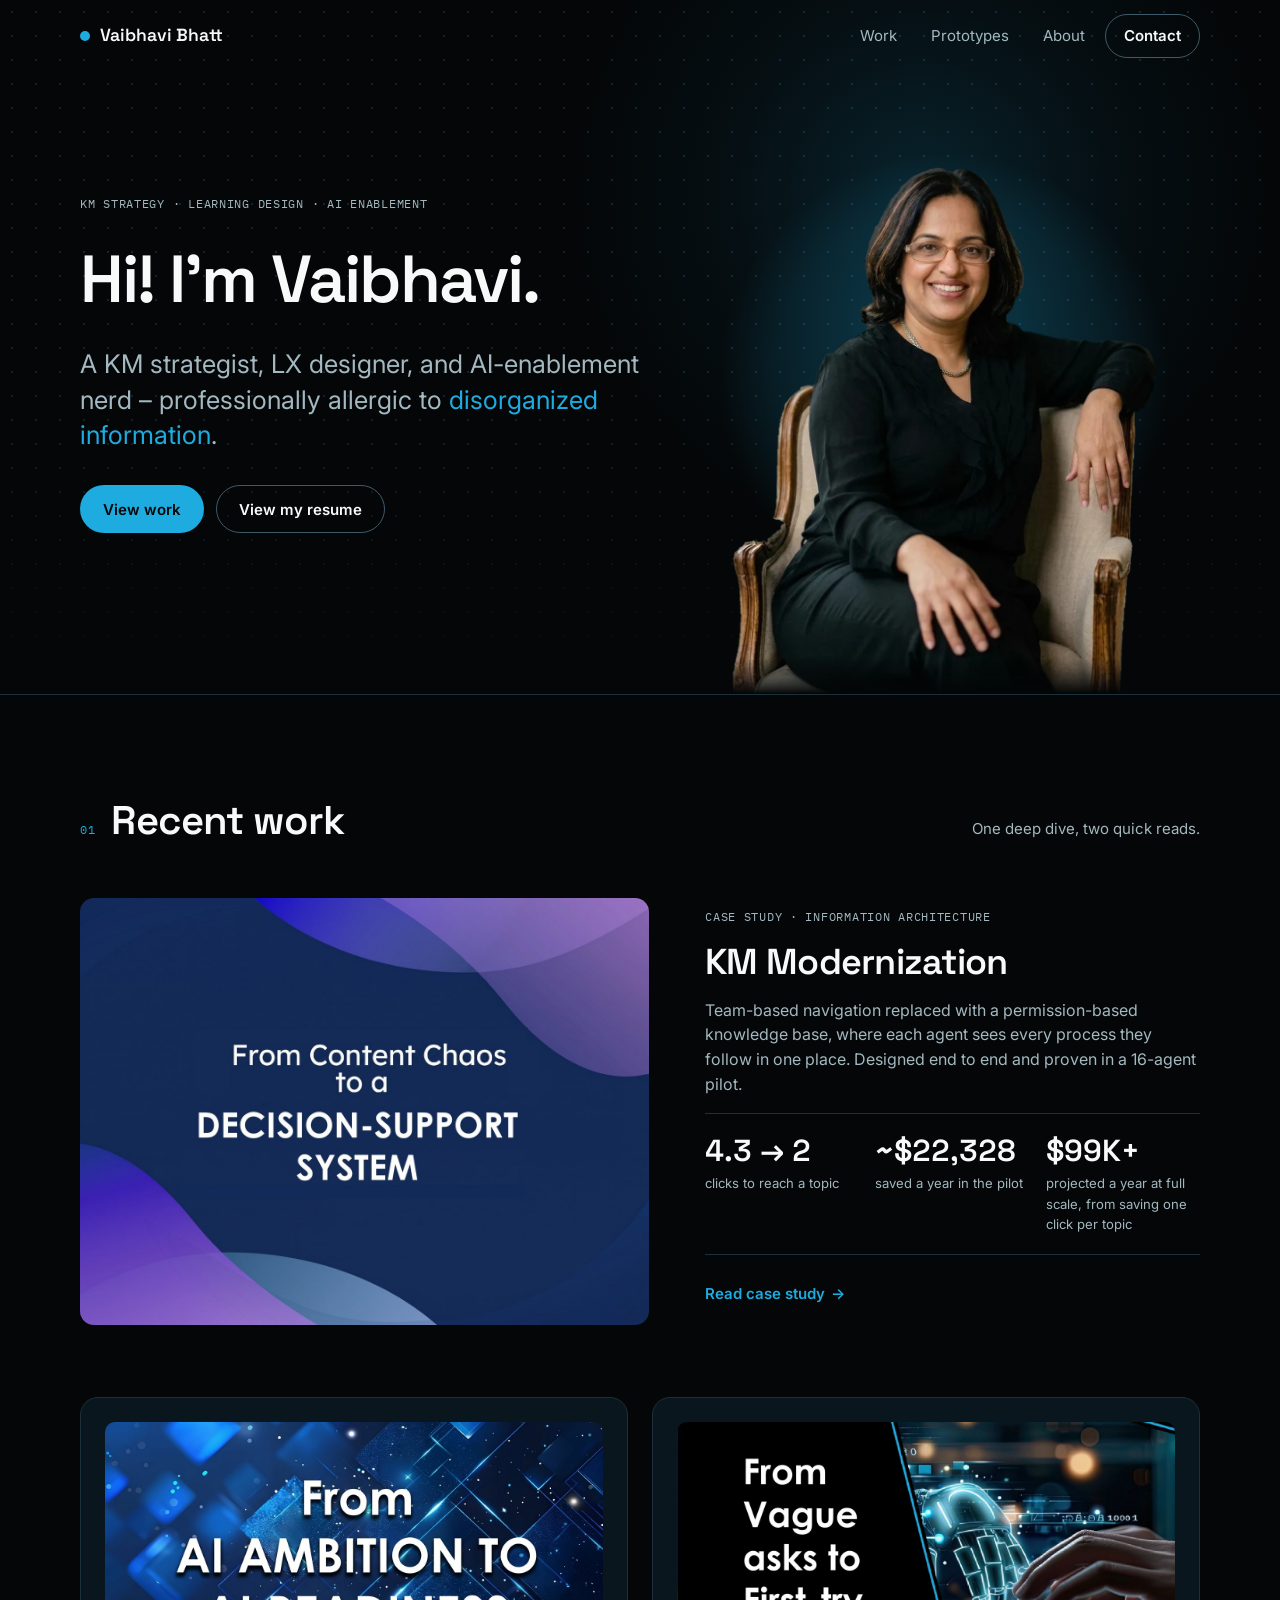
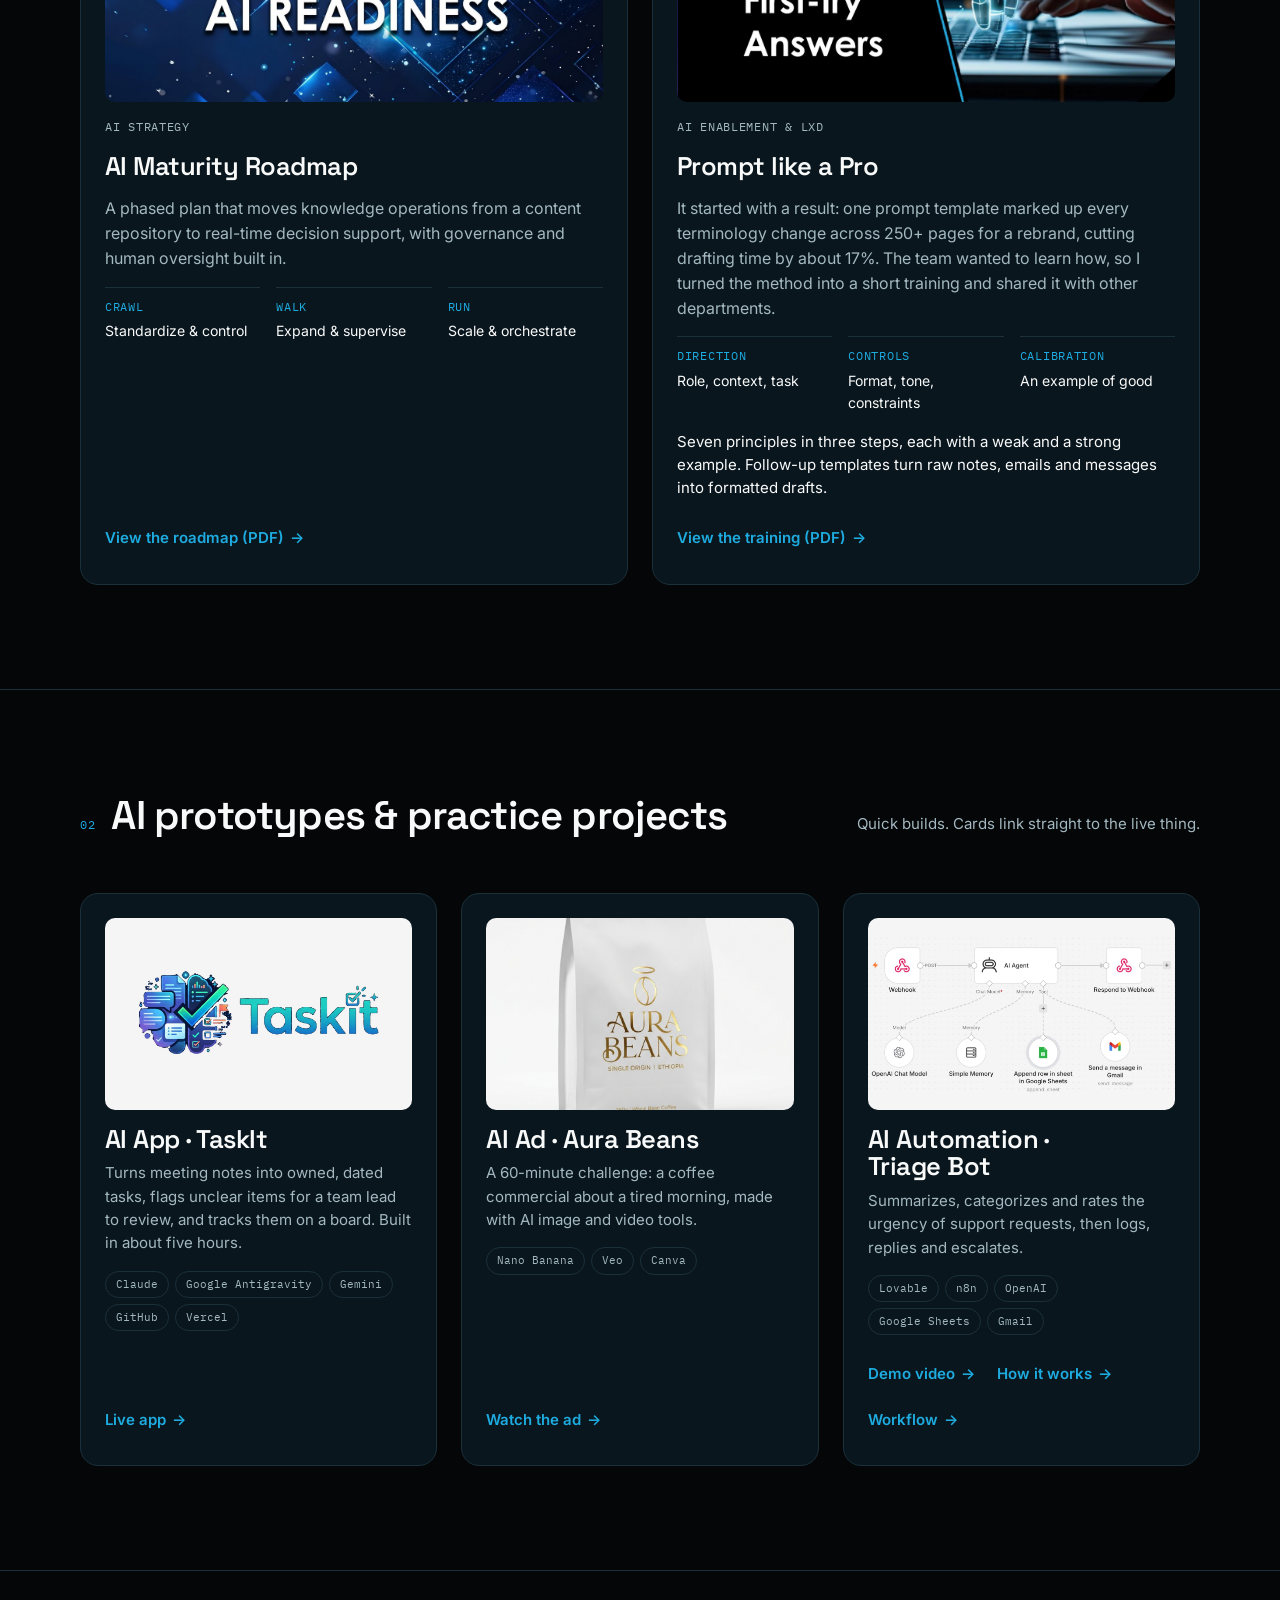
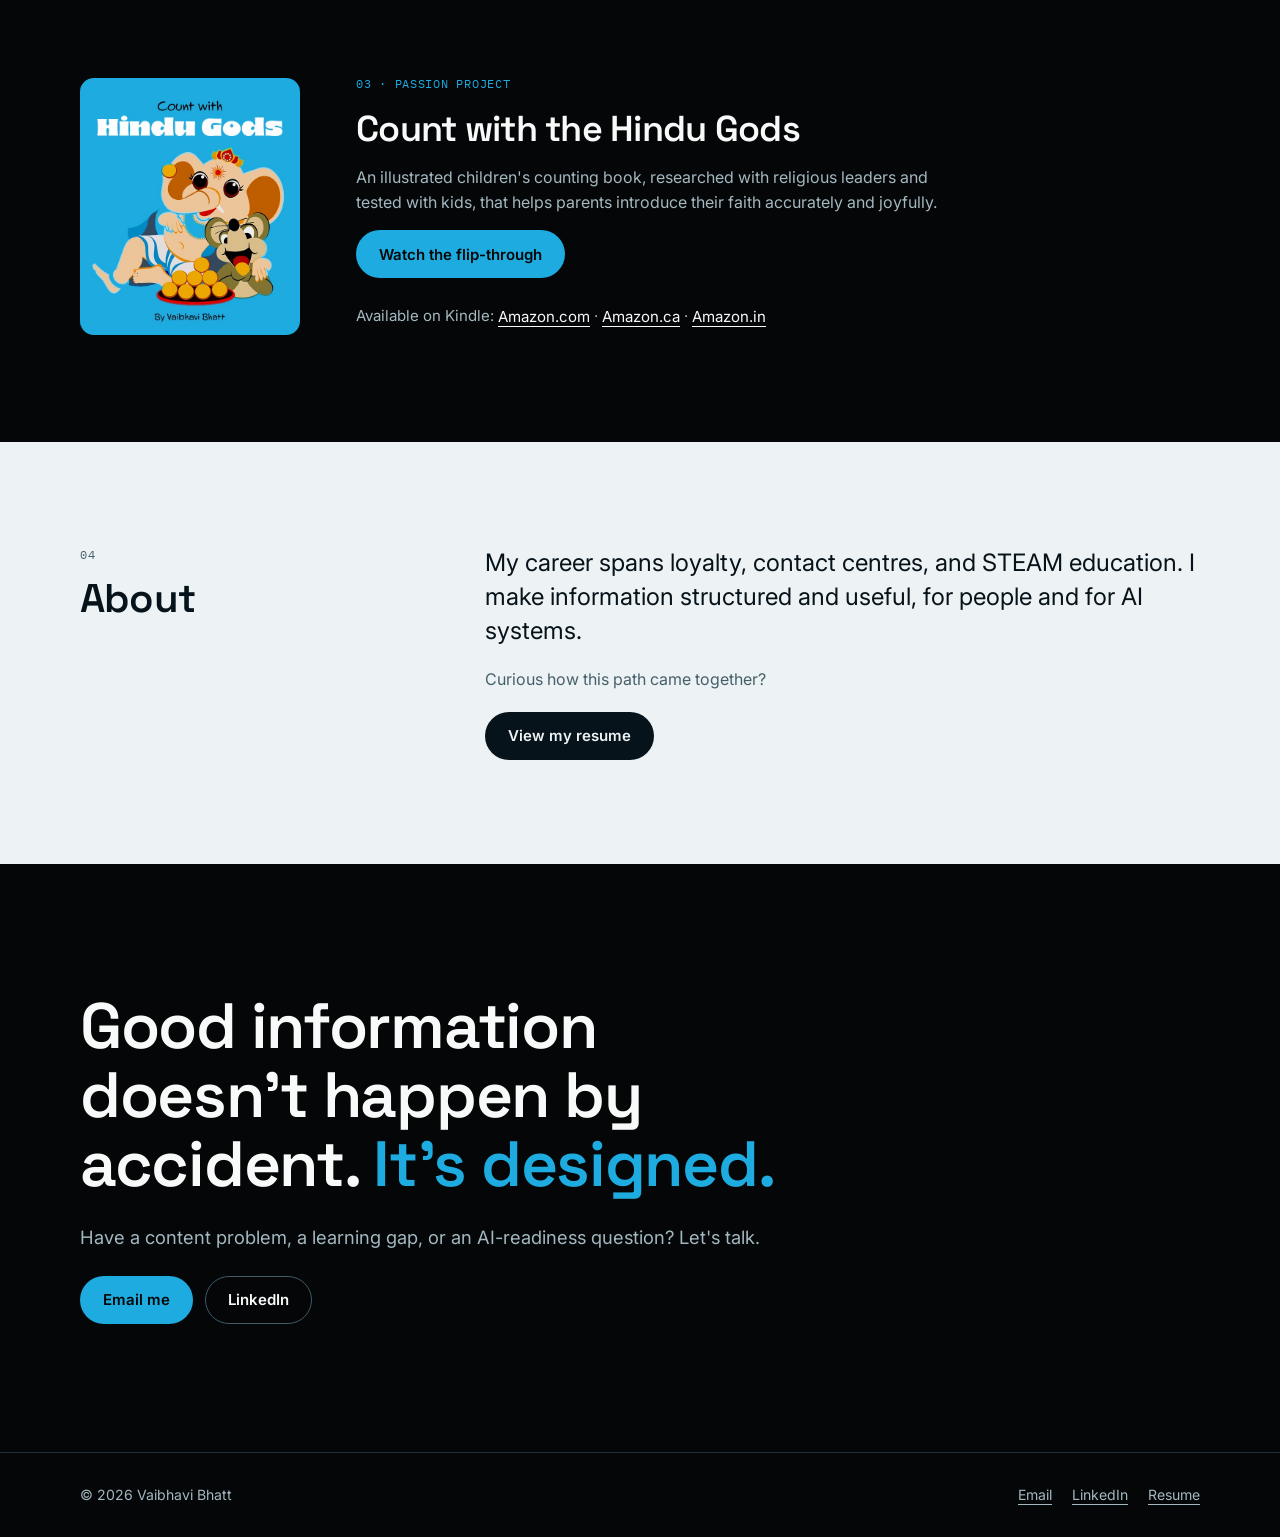
==== index.html @ 21cde9a3 "Add files via upload" ====
<!doctype html>
<html lang="en">
<head>
<meta charset="utf-8">
<meta name="viewport" content="width=device-width, initial-scale=1">
<title>Vaibhavi Bhatt | KM strategy, learning design, AI enablement</title>
<meta name="description" content="Portfolio of Vaibhavi Bhatt: knowledge management strategy, learning experience design and AI enablement. Case studies, AI prototypes and practice projects.">
<meta name="theme-color" content="#040607">
<link rel="canonical" href="https://designwithv.ca/">
<meta property="og:type" content="website">
<meta property="og:title" content="Vaibhavi Bhatt | KM strategy, learning design, AI enablement">
<meta property="og:description" content="Good information doesn't happen by accident. It's designed.">
<meta property="og:url" content="https://designwithv.ca/">
<meta property="og:image" content="https://designwithv.ca/assets/img/og.jpg">
<meta name="twitter:card" content="summary_large_image">
<link rel="icon" href="assets/img/favicon.svg" type="image/svg+xml">
<link rel="preconnect" href="https://fonts.googleapis.com">
<link rel="preconnect" href="https://fonts.gstatic.com" crossorigin>
<link href="https://fonts.googleapis.com/css2?family=IBM+Plex+Mono:wght@400;500&family=Inter:wght@400;500;600&family=Space+Grotesk:wght@500;600&display=swap" rel="stylesheet">
<link rel="stylesheet" href="css/styles.css">
<script>document.documentElement.classList.add('js');</script>
</head>
<body>
<a class="skip" href="#main">Skip to content</a>

<header class="nav">
  <div class="wrap nav-inner">
    <a class="brand" href="#top"><span class="brand-dot" aria-hidden="true"></span>Vaibhavi Bhatt</a>
    <button class="btn btn-ghost btn-sm nav-toggle" type="button" aria-expanded="false" aria-controls="nav-links">Menu</button>
    <nav class="nav-links" id="nav-links" aria-label="Primary">
      <a href="#work">Work</a>
      <a href="#prototypes">Prototypes</a>
      <a href="#about">About</a>
      <a class="btn btn-ghost btn-sm" href="#contact">Contact</a>
    </nav>
  </div>
</header>

<main id="main">

<!-- Intro -->
<section class="hero" id="top">
  <div class="hero-glow" aria-hidden="true"></div>
  <div class="wrap hero-inner hero-split">
    <div class="hero-text">
      <p class="mono" data-reveal>KM strategy · Learning design · AI enablement</p>
      <h1 class="h-display" data-words>Hi! I'm Vaibhavi.</h1>
      <p class="lede" data-reveal style="--d: 380ms">A KM strategist, LX designer, and AI-enablement nerd – professionally allergic to <span class="accent">disorganized information</span>.</p>
      <div class="btn-row" data-reveal style="--d: 480ms">
        <a class="btn btn-primary" href="#work">View work</a>
        <a class="btn btn-ghost" href="assets/docs/Vaibhavi-Bhatt-Resume.pdf" target="_blank" rel="noopener">View my resume</a>
      </div>
    </div>
    <div class="hero-figure" data-reveal style="--d: 200ms">
      <div class="hf-light" aria-hidden="true"></div>
      <img src="assets/img/portrait-seated.webp" width="900" height="1205" alt="Vaibhavi Bhatt seated in an armchair, smiling" fetchpriority="high">
    </div>
  </div>
</section>

<!-- Recent work -->
<section class="section" id="work">
  <div class="wrap">
    <div class="section-head" data-reveal>
      <div class="title"><span class="mono accent">01</span><h2 class="h-section">Recent work</h2></div>
      <p class="muted small">One deep dive, two quick reads.</p>
    </div>

    <article class="feature">
      <a class="media ratio-4-3" href="km-modernization.html" data-reveal aria-label="Read the KM Modernization case study">
        <img src="assets/img/cover-km.jpg" width="1280" height="956" alt="KM Modernization: from content chaos to a decision-support system">
      </a>
      <div class="stack gap-16" data-reveal style="--d: 120ms">
        <p class="mono">Case study · Information architecture</p>
        <h3 class="h-card-lg">KM Modernization</h3>
        <p class="muted">Team-based navigation replaced with a permission-based knowledge base, where each agent sees every process they follow in one place. Designed end to end and proven in a 16-agent pilot.</p>
        <div class="stats">
          <div><p class="stat-num">4.3 → 2</p><p class="stat-label">clicks to reach a topic</p></div>
          <div><p class="stat-num" data-count="22500" data-prefix="~$">~$22,500</p><p class="stat-label">saved a year in the pilot</p></div>
          <div><p class="stat-num" data-count="100" data-prefix="$" data-suffix="K+">$100K+</p><p class="stat-label">projected a year at full scale, from saving one click per topic</p></div>
        </div>
        <a class="go" href="km-modernization.html">Read case study <span class="arrow" aria-hidden="true">→</span></a>
      </div>
    </article>

    <div class="grid-2 mt-section" data-stagger="120">
      <article class="card" data-reveal>
        <a class="media ratio-16-9 hide-sm" href="assets/docs/AI-Maturity-Roadmap.pdf" target="_blank" rel="noopener" tabindex="-1" aria-hidden="true">
          <img src="assets/img/cover-roadmap.jpg" width="1280" height="956" alt="" loading="lazy">
        </a>
        <p class="mono">AI strategy</p>
        <h3 class="h-card">AI Maturity Roadmap</h3>
        <p class="muted">A phased plan that moves knowledge operations from a content repository to real-time decision support, with governance and human oversight built in.</p>
        <div class="steps3">
          <div><p class="mono accent">Crawl</p><p>Standardize &amp; control</p></div>
          <div><p class="mono accent">Walk</p><p>Expand &amp; supervise</p></div>
          <div><p class="mono accent">Run</p><p>Scale &amp; orchestrate</p></div>
        </div>
        <div class="go-row"><a class="go" href="assets/docs/AI-Maturity-Roadmap.pdf" target="_blank" rel="noopener">View the roadmap (PDF) <span class="arrow" aria-hidden="true">→</span></a></div>
      </article>

      <article class="card" data-reveal>
        <a class="media ratio-16-9 hide-sm" href="assets/docs/Prompt-like-a-Pro.pdf" target="_blank" rel="noopener" tabindex="-1" aria-hidden="true">
          <img src="assets/img/cover-prompt.jpg" width="1280" height="956" alt="" loading="lazy">
        </a>
        <p class="mono">AI enablement &amp; LXD</p>
        <h3 class="h-card">Prompt like a Pro</h3>
        <p class="muted">It started with a result: one prompt template marked up every terminology change across 250+ pages for a rebrand, cutting drafting time by about 17%. The team wanted to learn how, so I turned the method into a short training and shared it with other departments.</p>
        <div class="steps3">
          <div><p class="mono accent">Direction</p><p>Role, context, task</p></div>
          <div><p class="mono accent">Controls</p><p>Format, tone, constraints</p></div>
          <div><p class="mono accent">Calibration</p><p>An example of good</p></div>
        </div>
        <p class="small">Seven principles in three steps, each with a weak and a strong example. Follow-up templates turn raw notes, emails and messages into formatted drafts.</p>
        <div class="go-row"><a class="go" href="assets/docs/Prompt-like-a-Pro.pdf" target="_blank" rel="noopener">View the training (PDF) <span class="arrow" aria-hidden="true">→</span></a></div>
      </article>
    </div>
  </div>
</section>

<!-- Prototypes -->
<section class="section" id="prototypes">
  <div class="wrap">
    <div class="section-head" data-reveal>
      <div class="title"><span class="mono accent">02</span><h2 class="h-section">AI prototypes &amp; practice projects</h2></div>
      <p class="muted small">Quick builds. Cards link straight to the live thing.</p>
    </div>

    <div class="grid-3" data-stagger="110">
      <article class="card compact" data-reveal>
        <a class="media ratio-16-10" href="https://taskit-82lcfqt8a-vaibhavi-e64d.vercel.app/" target="_blank" rel="noopener" tabindex="-1" aria-hidden="true"><picture><source media="(max-width: 900px)" srcset="assets/img/taskit-icon.jpg"><img src="assets/img/cover-taskit-light.jpg" width="1280" height="714" alt="" loading="lazy"></picture></a>
        <div class="stack gap-8">
          <h3 class="h-card">AI App&nbsp;· TaskIt</h3>
          <p class="muted small">Turns meeting notes into owned, dated tasks, flags unclear items for a team lead to review, and tracks them on a board. Built in about five hours.</p>
        </div>
        <ul class="chips" aria-label="Tools"><li>Claude</li><li>Google Antigravity</li><li>Gemini</li><li>GitHub</li><li>Vercel</li></ul>
        <div class="go-row">
          <a class="go" href="https://taskit-82lcfqt8a-vaibhavi-e64d.vercel.app/" target="_blank" rel="noopener">Live app <span class="arrow" aria-hidden="true">→</span></a>
        </div>
      </article>

      <article class="card compact" data-reveal>
        <a class="media ratio-16-10" href="https://youtube.com/shorts/rDNcCl_5KBY" target="_blank" rel="noopener" tabindex="-1" aria-hidden="true"><img src="assets/img/cover-aura.jpg" width="896" height="560" alt="" loading="lazy"></a>
        <div class="stack gap-8">
          <h3 class="h-card">AI Ad&nbsp;· Aura Beans</h3>
          <p class="muted small">A 60-minute challenge: a coffee commercial about a tired morning, made with AI image and video tools.</p>
        </div>
        <ul class="chips" aria-label="Tools"><li>Nano Banana</li><li>Veo</li><li>Canva</li></ul>
        <div class="go-row">
          <a class="go" href="https://youtube.com/shorts/rDNcCl_5KBY" target="_blank" rel="noopener">Watch the ad <span class="arrow" aria-hidden="true">→</span></a>
        </div>
      </article>

      <article class="card compact" data-reveal>
        <a class="media ratio-16-10" href="https://youtu.be/Uotx5hMHLIM" target="_blank" rel="noopener" tabindex="-1" aria-hidden="true"><img src="assets/img/cover-triage.jpg" width="1215" height="759" alt="" loading="lazy"></a>
        <div class="stack gap-8">
          <h3 class="h-card">AI Automation&nbsp;· Triage Bot</h3>
          <p class="muted small">Summarizes, categorizes and rates the urgency of support requests, then logs, replies and escalates.</p>
        </div>
        <ul class="chips" aria-label="Tools"><li>Lovable</li><li>n8n</li><li>OpenAI</li><li>Google Sheets</li><li>Gmail</li></ul>
        <div class="go-row">
          <a class="go" href="https://youtu.be/Uotx5hMHLIM" target="_blank" rel="noopener">Demo video <span class="arrow" aria-hidden="true">→</span></a>
          <button class="go" type="button" data-zoom="assets/img/triage-flowchart.png" data-alt="Flowchart of the Triage Bot, end to end">How it works <span class="arrow" aria-hidden="true">→</span></button>
          <button class="go" type="button" data-zoom="assets/img/triage-workflow.png" data-alt="The Triage Bot automation workflow">Workflow <span class="arrow" aria-hidden="true">→</span></button>
        </div>
      </article>
    </div>
  </div>
</section>

<!-- Passion project -->
<section class="section">
  <div class="wrap book">
    <a href="https://youtu.be/xf1TxlsfuLo" target="_blank" rel="noopener" data-reveal aria-label="Watch the flip-through of Count with the Hindu Gods on YouTube">
      <img class="book-cover" src="assets/img/book-cover-blue.jpg" width="600" height="700" alt="Cover of Count with the Hindu Gods" loading="lazy">
    </a>
    <div class="book-text stack gap-16" data-reveal style="--d: 120ms">
      <p class="mono accent">03 · Passion project</p>
      <h2 class="h-card-lg">Count with the Hindu Gods</h2>
      <p class="muted" style="max-width: 620px">An illustrated children's counting book, researched with religious leaders and tested with kids, that helps parents introduce their faith accurately and joyfully.</p>
      <div class="btn-row"><a class="btn btn-primary" href="https://youtu.be/xf1TxlsfuLo" target="_blank" rel="noopener">Watch the flip-through</a></div>
      <p class="small muted kindle">Available on Kindle:
        <a href="https://www.amazon.com/dp/B0C4RVLN9G" target="_blank" rel="noopener">Amazon.com</a> ·
        <a href="https://www.amazon.ca/dp/B0C4RVLN9G" target="_blank" rel="noopener">Amazon.ca</a> ·
        <a href="https://www.amazon.in/dp/B0C4RVLN9G" target="_blank" rel="noopener">Amazon.in</a>
      </p>
    </div>
  </div>
</section>

<!-- About -->
<section class="section band-light" id="about">
  <div class="wrap about">
    <div class="stack gap-12" data-reveal>
      <p class="mono">04</p>
      <h2 class="h-section">About</h2>
    </div>
    <div class="stack gap-20" data-reveal style="--d: 120ms">
      <p class="about-lede">My career spans loyalty, contact centres, and STEAM education. I make information structured and useful, for people and for AI systems.</p>
      <p class="muted">Curious how this path came together?</p>
      <div class="btn-row"><a class="btn btn-ink" href="assets/docs/Vaibhavi-Bhatt-Resume.pdf" target="_blank" rel="noopener">View my resume</a></div>
    </div>
  </div>
</section>

<!-- Contact -->
<section class="section cta" id="contact">
  <div class="wrap stack gap-24">
    <h2 class="h-cta" data-reveal>Good information doesn't happen by accident. <span class="accent">It's designed.</span></h2>
    <p class="muted" data-reveal style="--d: 120ms; font-size: 1.15rem">Have a content problem, a learning gap, or an AI-readiness question? Let's talk.</p>
    <div class="btn-row" data-reveal style="--d: 220ms">
      <a class="btn btn-primary" href="mailto:vaibhavipathak@yahoo.com">Email me</a>
      <a class="btn btn-ghost" href="https://www.linkedin.com/in/vaibhavi-bhatt-44175419/" target="_blank" rel="noopener">LinkedIn</a>
    </div>
  </div>
</section>

</main>

<footer class="footer">
  <div class="wrap footer-inner">
    <p>© <span data-year>2026</span> Vaibhavi Bhatt</p>
    <div class="footer-links">
      <a href="mailto:vaibhavipathak@yahoo.com">Email</a>
      <a href="https://www.linkedin.com/in/vaibhavi-bhatt-44175419/" target="_blank" rel="noopener">LinkedIn</a>
      <a href="assets/docs/Vaibhavi-Bhatt-Resume.pdf" target="_blank" rel="noopener">Resume</a>
    </div>
  </div>
</footer>

<dialog class="lightbox" id="lightbox" aria-label="Enlarged image">
  <button class="btn btn-ghost btn-sm lightbox-close" type="button">Close</button>
  <img alt="">
</dialog>

<script src="js/main.js" defer></script>
</body>
</html>
---- css/styles.css ----
/* designwithv.ca — styles
   Colours and type are set once here as variables. */
:root {
  --bg: #040607;
  --surface: #0a161e;
  --line: #1b303b;
  --text: #f8f9f9;
  --muted: #a3b8c0;
  --accent: #1eace0;
  --light: #edf2f4;
  --ink: #06131a;
  --ink-muted: #46606b;
  --line-light: #c9d6db;
  --font-head: "Space Grotesk", "Inter", system-ui, sans-serif;
  --font-body: "Inter", system-ui, -apple-system, "Segoe UI", sans-serif;
  --font-mono: "IBM Plex Mono", ui-monospace, "SFMono-Regular", Menlo, monospace;
  --radius: 18px;
  --ease: cubic-bezier(0.22, 1, 0.36, 1);
}

*, *::before, *::after { box-sizing: border-box; }
html { scroll-behavior: smooth; -webkit-text-size-adjust: 100%; }
body {
  margin: 0;
  background: var(--bg);
  color: var(--text);
  font-family: var(--font-body);
  font-size: 1rem;
  line-height: 1.55;
  -webkit-font-smoothing: antialiased;
}
img { max-width: 100%; height: auto; display: block; }
h1, h2, h3, p, ol, ul, figure { margin: 0; }
ol, ul { padding: 0; list-style: none; }
a { color: inherit; }
button { font: inherit; color: inherit; }
:focus-visible { outline: 2px solid var(--accent); outline-offset: 3px; border-radius: 4px; }
[id] { scroll-margin-top: 88px; }

.wrap { width: 100%; max-width: 1200px; margin-inline: auto; padding-inline: clamp(20px, 5vw, 40px); }
.skip { position: absolute; left: 12px; top: -60px; z-index: 100; background: var(--accent); color: var(--bg); padding: 10px 16px; border-radius: 8px; font-weight: 600; text-decoration: none; }
.skip:focus { top: 12px; }

/* ---------- Type ---------- */
.mono { font-family: var(--font-mono); font-size: 0.75rem; letter-spacing: 0.06em; text-transform: uppercase; color: var(--muted); }
.mono.accent, .accent { color: var(--accent); }
h1, h2, h3 { font-family: var(--font-head); font-weight: 600; letter-spacing: -0.02em; line-height: 1.08; text-wrap: balance; }
.h-display { font-size: clamp(2.75rem, 8.2vw, 5.5rem); line-height: 1.02; letter-spacing: -0.03em; }
.h-page { font-size: clamp(2.5rem, 6.4vw, 4rem); line-height: 1.05; }
.h-section { font-size: clamp(1.75rem, 3.6vw, 2.5rem); }
.h-card-lg { font-size: clamp(1.6rem, 3vw, 2.25rem); }
.h-card { font-size: clamp(1.3rem, 2.2vw, 1.6rem); }
.h-cta { font-size: clamp(2.1rem, 5.6vw, 4rem); max-width: 16ch; max-width: 960px; }
.lede { font-size: clamp(1.15rem, 2.2vw, 1.6rem); line-height: 1.4; color: var(--muted); max-width: 760px; }
.muted { color: var(--muted); }
.small { font-size: 0.94rem; }

/* ---------- Buttons and links ---------- */
.btn {
  display: inline-flex; align-items: center; justify-content: center; gap: 8px;
  min-height: 48px; padding: 0 22px; border-radius: 999px;
  font-size: 0.94rem; font-weight: 600; text-decoration: none; cursor: pointer;
  border: 1px solid transparent; background: none;
  transition: transform 0.25s var(--ease), background-color 0.2s, border-color 0.2s, color 0.2s;
}
.btn:active { transform: scale(0.98); }
.btn-primary { background: var(--accent); color: var(--bg); }
.btn-primary:hover { background: #4cc3ee; }
.btn-ghost { border-color: #3f5a68; color: var(--text); }
.btn-ghost:hover { border-color: var(--accent); color: var(--accent); }
.btn-ink { background: var(--ink); color: var(--light); }
.btn-ink:hover { background: #12303f; }
.btn-ink-ghost { border-color: var(--ink); color: var(--ink); }
.btn-ink-ghost:hover { background: var(--ink); color: var(--light); }
.btn-sm { min-height: 44px; padding: 0 18px; }
.btn-row { display: flex; flex-wrap: wrap; gap: 12px; }

.go {
  display: inline-flex; align-items: center; gap: 6px; min-height: 44px;
  color: var(--accent); font-size: 0.94rem; font-weight: 600; text-decoration: none;
  background: none; border: 0; padding: 0; cursor: pointer;
}
.go .arrow { display: inline-block; transition: transform 0.3s var(--ease); }
.go:hover .arrow { transform: translateX(4px); }
.go:hover { text-decoration: underline; text-underline-offset: 4px; }
.go-row { display: flex; flex-wrap: wrap; gap: 2px 22px; margin-top: auto; }

/* ---------- Nav ---------- */
.nav {
  position: sticky; top: 0; z-index: 50;
  border-bottom: 1px solid transparent;
  transition: background-color 0.3s, border-color 0.3s, backdrop-filter 0.3s;
}
.nav.scrolled, .nav.open {
  background: rgba(4, 6, 7, 0.78);
  -webkit-backdrop-filter: blur(14px) saturate(140%);
  backdrop-filter: blur(14px) saturate(140%);
  border-bottom-color: var(--line);
}
.nav-inner { display: flex; align-items: center; justify-content: space-between; gap: 16px; min-height: 72px; }
.brand { display: inline-flex; align-items: center; gap: 10px; min-height: 44px; font-family: var(--font-head); font-size: 1.1rem; font-weight: 600; text-decoration: none; }
.brand-dot { width: 10px; height: 10px; border-radius: 50%; background: var(--accent); flex: none; }
.nav-links { display: flex; align-items: center; gap: 6px; }
.nav-links a:not(.btn) { display: inline-flex; align-items: center; min-height: 44px; padding: 0 14px; color: var(--muted); font-size: 0.94rem; text-decoration: none; border-radius: 999px; transition: color 0.2s; }
.nav-links a:not(.btn):hover { color: var(--text); }
.nav-toggle { display: none; }
.progress { position: absolute; left: 0; bottom: -1px; height: 2px; width: 100%; background: var(--accent); transform: scaleX(0); transform-origin: left; }

@media (max-width: 720px) {
  .nav-toggle { display: inline-flex; }
  .nav-links {
    display: none; position: absolute; left: 0; right: 0; top: 100%;
    flex-direction: column; align-items: stretch; gap: 4px;
    padding: 12px clamp(20px, 5vw, 40px) 20px;
    background: rgba(4, 6, 7, 0.96); border-bottom: 1px solid var(--line);
  }
  .nav.open .nav-links { display: flex; }
  .nav-links a:not(.btn) { min-height: 48px; padding: 0 4px; font-size: 1.05rem; color: var(--text); }
  .nav-links .btn { margin-top: 8px; }
}

/* ---------- Sections ---------- */
.section { padding-block: clamp(64px, 9vw, 104px); border-top: 1px solid var(--line); }
.section-head { display: flex; flex-wrap: wrap; align-items: baseline; justify-content: space-between; gap: 10px 24px; margin-bottom: clamp(32px, 5vw, 56px); }
.section-head .title { display: flex; align-items: baseline; gap: 16px; }
.stack { display: flex; flex-direction: column; }
.gap-8 { gap: 8px; } .gap-12 { gap: 12px; } .gap-16 { gap: 16px; } .gap-20 { gap: 20px; } .gap-24 { gap: 24px; } .gap-32 { gap: 32px; }

/* ---------- Hero ---------- */
.hero { position: relative; overflow: hidden; margin-top: -73px; padding-top: 73px; }
.hero::before {
  content: ""; position: absolute; inset: 0; z-index: 0;
  background-image: radial-gradient(#12242e 1px, transparent 1px);
  background-size: 24px 24px;
  -webkit-mask-image: linear-gradient(to bottom, #000 55%, transparent);
  mask-image: linear-gradient(to bottom, #000 55%, transparent);
}
.hero-glow {
  position: absolute; z-index: 0; width: 720px; height: 720px; border-radius: 50%;
  left: calc(var(--mx, 72%) - 360px); top: calc(var(--my, 28%) - 360px);
  background: radial-gradient(closest-side, rgba(30, 172, 224, 0.17), rgba(30, 172, 224, 0.05) 55%, transparent);
  pointer-events: none;
  transition: left 1.2s var(--ease), top 1.2s var(--ease);
  animation: drift 16s ease-in-out infinite alternate;
}
@keyframes drift { from { transform: translate3d(-30px, -16px, 0); } to { transform: translate3d(36px, 28px, 0); } }
.hero-inner { position: relative; z-index: 1; display: flex; flex-direction: column; gap: clamp(22px, 3vw, 32px); padding-block: clamp(16px, 3vw, 40px) clamp(48px, 6vw, 88px); }
.hero-id { display: flex; flex-wrap: wrap; align-items: center; gap: 16px; }
.word { display: inline-block; }

/* Hero portrait: seated cut-out rising from the bottom edge of the intro */
.hero-split { display: grid; grid-template-columns: minmax(0, 1fr) auto; align-items: center; column-gap: clamp(24px, 4vw, 56px); row-gap: 32px; padding-bottom: 0; }
.hero-split .h-display { font-size: clamp(2.75rem, 5.2vw, 4.25rem); white-space: nowrap; }
.hero-text { display: flex; flex-direction: column; gap: clamp(22px, 3vw, 32px); min-width: 0; padding-bottom: clamp(48px, 6vw, 88px); }
.hero-figure { position: relative; align-self: end; width: clamp(320px, 34vw, 510px); margin-right: clamp(0px, 3vw, 40px); }
.hero-figure img { position: relative; z-index: 1; display: block; width: 100%; height: auto; }
.hf-light { position: absolute; z-index: 0; left: -22%; right: -22%; top: -8%; aspect-ratio: 1; border-radius: 50%; background: radial-gradient(closest-side, rgba(30, 172, 224, 0.30), rgba(30, 172, 224, 0.10) 55%, rgba(30, 172, 224, 0) 72%); pointer-events: none; }
@media (max-width: 900px) {
  .hero-split { grid-template-columns: minmax(0, 1fr); padding-bottom: clamp(48px, 6vw, 88px); }
  .hero-text { padding-bottom: 0; }
  .hero-figure { order: -1; align-self: stretch; width: 100%; margin: 8px 0 0; height: clamp(360px, 100vw, 480px); overflow: hidden; border-radius: 24px; background: var(--surface); border: 1px solid var(--line); }
  .hero-figure img { position: absolute; left: 50%; bottom: 0; transform: translateX(-50%); width: auto; height: 104%; max-width: none; }
  .hf-light { left: -20%; right: -20%; top: -12%; }
}

/* ---------- Work ---------- */
.feature { display: grid; grid-template-columns: minmax(0, 1.15fr) minmax(0, 1fr); align-items: center; gap: clamp(24px, 5vw, 56px); }
.media { display: block; overflow: hidden; border-radius: 14px; background: var(--surface); }
.media img { width: 100%; object-fit: cover; transition: transform 0.9s var(--ease); }
a.media:hover img { transform: scale(1.035); }
.ratio-4-3 img { aspect-ratio: 4 / 3; }
.ratio-16-9 img { aspect-ratio: 16 / 9; }
.ratio-16-10 img { aspect-ratio: 16 / 10; }

.stats { display: grid; grid-template-columns: repeat(3, minmax(0, 1fr)); gap: 16px; padding-block: 20px; border-block: 1px solid var(--line); }
.stats.four { grid-template-columns: repeat(4, minmax(0, 1fr)); }
.stat-num { font-family: var(--font-head); font-size: clamp(1.35rem, 2.6vw, 1.9rem); font-weight: 600; line-height: 1.1; font-variant-numeric: tabular-nums; white-space: nowrap; }
.stat-label { margin-top: 6px; font-size: 0.82rem; color: var(--muted); }

.grid-2 { display: grid; grid-template-columns: repeat(2, minmax(0, 1fr)); gap: 24px; }
.grid-3 { display: grid; grid-template-columns: repeat(3, minmax(0, 1fr)); gap: 24px; }
.mt-section { margin-top: clamp(32px, 6vw, 72px); }

.card {
  position: relative; isolation: isolate; overflow: hidden;
  display: flex; flex-direction: column; gap: 16px;
  padding: clamp(16px, 2.2vw, 24px);
  background: var(--surface); border: 1px solid var(--line); border-radius: var(--radius);
  transition: border-color 0.3s, transform 0.5s var(--ease);
}
.card::before {
  content: ""; position: absolute; inset: 0; z-index: -1; opacity: 0;
  background: radial-gradient(320px circle at var(--x, 50%) var(--y, 0%), rgba(30, 172, 224, 0.16), transparent 65%);
  transition: opacity 0.4s;
}
@media (hover: hover) {
  .card:hover { border-color: #2c5265; }
  .card:hover::before { opacity: 1; }
}
.card .media { border-radius: 10px; }
.steps3 { display: grid; grid-template-columns: repeat(3, minmax(0, 1fr)); gap: 16px; }
.steps3 > div { display: flex; flex-direction: column; gap: 4px; padding-top: 10px; border-top: 1px solid var(--line); }
.steps3 p:last-child { font-size: 0.88rem; }
.chips { display: flex; flex-wrap: wrap; gap: 6px; }
.chips li { padding: 4px 10px; border: 1px solid var(--line); border-radius: 999px; font-family: var(--font-mono); font-size: 0.69rem; color: var(--muted); }

.book { display: flex; flex-wrap: wrap; align-items: center; gap: clamp(20px, 5vw, 56px); }
.book-cover { width: clamp(160px, 22vw, 220px); border-radius: 14px; flex: none; transition: transform 0.6s var(--ease); }
.book-cover:hover { transform: rotate(-2deg) scale(1.02); }
.book-text { flex: 1 1 320px; min-width: 0; }

/* ---------- Light band ---------- */
.band-light { background: var(--light); color: var(--ink); border-top: 0; }
.band-light .mono, .band-light .muted, .band-light .stat-label { color: var(--ink-muted); }
.band-light + .section { border-top: 0; }
.about { display: grid; grid-template-columns: minmax(0, 1fr) minmax(0, 2fr); gap: clamp(20px, 5vw, 48px); }
.about-lede { font-size: clamp(1.15rem, 2.1vw, 1.5rem); line-height: 1.4; }

/* ---------- CTA and footer ---------- */
.cta { padding-block: clamp(72px, 11vw, 128px); border-top: 0; }
.footer { border-top: 1px solid var(--line); padding-block: 20px; }
.footer-inner { display: flex; flex-wrap: wrap; align-items: center; justify-content: space-between; gap: 8px 20px; font-size: 0.88rem; color: var(--muted); }
.footer-links { display: flex; flex-wrap: wrap; gap: 4px 20px; }
.footer-links a { display: inline-flex; align-items: center; min-height: 44px; text-underline-offset: 4px; }
.footer-links a:hover { color: var(--text); }

/* ---------- Case study ---------- */
.cs-head { display: flex; flex-direction: column; gap: clamp(18px, 2.4vw, 24px); padding-block: clamp(28px, 5vw, 56px) clamp(36px, 5vw, 64px); }
.back { display: inline-flex; align-items: center; gap: 6px; min-height: 44px; color: var(--muted); font-size: 0.94rem; font-weight: 600; text-decoration: none; width: fit-content; }
.back:hover { color: var(--text); }
.meta { display: grid; grid-template-columns: repeat(4, minmax(0, 1fr)); gap: 20px; padding-top: 24px; border-top: 1px solid var(--line); }
.meta dt { margin-bottom: 6px; }
.meta dd { margin: 0; font-size: 0.94rem; }
.cs-hero { padding-bottom: clamp(40px, 6vw, 72px); }
.frame { display: block; width: 100%; padding: clamp(10px, 2vw, 24px); background: #fff; border: 0; border-radius: 14px; cursor: zoom-in; }
.frame img { width: 100%; border-radius: 6px; }
.band-light .frame { border: 1px solid var(--line-light); }
.frame.crop { padding: 0; overflow: hidden; }
.frame.crop img { aspect-ratio: 4 / 3; object-fit: cover; object-position: top; border-radius: 0; }
figcaption { margin-top: 10px; font-size: 0.85rem; color: var(--ink-muted); }
.cs-body { display: flex; flex-direction: column; gap: clamp(48px, 7vw, 80px); }
.cs-row { display: grid; grid-template-columns: minmax(0, 260px) minmax(0, 1fr); gap: clamp(12px, 5vw, 56px); }
.cs-row > .stack { min-width: 0; }
.cs-text { font-size: clamp(1.05rem, 1.6vw, 1.15rem); }
.tags { display: flex; flex-wrap: wrap; gap: 6px; }
.tags li { padding: 5px 12px; border: 1px solid #8ea4ad; border-radius: 999px; font-size: 0.82rem; }
.numbered { display: flex; flex-direction: column; gap: 18px; counter-reset: step; }
.numbered > li { display: grid; grid-template-columns: 28px minmax(0, 1fr); gap: 4px 12px; counter-increment: step; }
.numbered > li::before { content: counter(step); font-family: var(--font-head); font-weight: 600; color: var(--ink-muted); padding-top: 2px; }
.numbered h3 { font-family: var(--font-body); font-size: clamp(1.05rem, 1.6vw, 1.15rem); font-weight: 600; letter-spacing: 0; line-height: 1.4; }
.numbered > li > p { grid-column: 2; color: var(--ink-muted); }
.band-light .stats { border-color: var(--line-light); }
.pair { display: grid; grid-template-columns: repeat(2, minmax(0, 1fr)); gap: 16px; }
.next { display: inline-block; font-family: var(--font-head); font-size: clamp(2rem, 5.4vw, 3.5rem); font-weight: 600; letter-spacing: -0.02em; line-height: 1.1; text-decoration: none; }
.next .arrow { display: inline-block; color: var(--accent); transition: transform 0.4s var(--ease); }
.next:hover .arrow { transform: translateX(10px); }

/* ---------- Lightbox ---------- */
.lightbox { width: 100vw; height: 100dvh; max-width: none; max-height: none; margin: 0; padding: clamp(12px, 3vw, 32px); border: 0; background: rgba(4, 6, 7, 0.94); color: var(--text); overflow: auto; }
.lightbox::backdrop { background: rgba(4, 6, 7, 0.6); }
.lightbox[open] { display: grid; place-items: center; }
.lightbox img { max-width: 100%; max-height: none; margin: auto; background: #fff; border-radius: 8px; }
.lightbox-close { position: fixed; top: 14px; right: 14px; z-index: 2; }

/* ---------- Motion ---------- */
.js [data-reveal] { opacity: 0; transform: translate3d(0, 20px, 0); transition: opacity 0.8s var(--ease), transform 0.8s var(--ease); transition-delay: var(--d, 0ms); }
.js [data-reveal].in { opacity: 1; transform: none; }
.js .word { opacity: 0; transform: translate3d(0, 0.5em, 0); transition: opacity 0.7s var(--ease), transform 0.7s var(--ease); transition-delay: calc(var(--i, 0) * 70ms + 80ms); }
.js .loaded .word { opacity: 1; transform: none; }

@media (prefers-reduced-motion: reduce) {
  html { scroll-behavior: auto; }
  *, *::before, *::after { animation: none !important; transition: none !important; }
  .js [data-reveal], .js .word { opacity: 1; transform: none; }
}

/* ---------- Smaller screens ---------- */
@media (max-width: 900px) {
  .feature { grid-template-columns: minmax(0, 1fr); }
  .grid-3 { grid-template-columns: minmax(0, 1fr); gap: 16px; }
  .grid-2 { grid-template-columns: minmax(0, 1fr); gap: 16px; }
  .cs-row { grid-template-columns: minmax(0, 1fr); }
  .meta { grid-template-columns: repeat(2, minmax(0, 1fr)); }
  .about { grid-template-columns: minmax(0, 1fr); }
  /* prototype cards become compact rows on small screens */
  .card.compact { display: grid; grid-template-columns: 88px minmax(0, 1fr); gap: 12px 14px; align-items: start; }
  .card.compact .media img { aspect-ratio: 1; }
  .card.compact .media img.pos-left { object-position: 18% 50%; }
  .card.compact .chips, .card.compact .go-row { grid-column: 1 / -1; }
  .card.compact .go-row { margin-top: 0; }
}
@media (max-width: 600px) {
  .btn-row .btn { width: 100%; }
  .steps3 { grid-template-columns: minmax(0, 1fr); gap: 10px; }
  .stats.four { grid-template-columns: repeat(2, minmax(0, 1fr)); row-gap: 20px; }
  .stats { gap: 12px; }
  .stat-num { white-space: normal; }
  .pair { grid-template-columns: minmax(0, 1fr); }
  .card .media.hide-sm { display: none; }
}

/* ---------- Case study: before / after at a glance ---------- */
:root { --lv-g: #504556; --lv-s: #0c7e8e; --lv-a: #b03766; --task: #d86757; }
.ba { display: grid; grid-template-columns: repeat(2, minmax(0, 1fr)); gap: 24px; }
.ba-card { display: flex; flex-direction: column; gap: 18px; margin: 0; padding: clamp(18px, 2.4vw, 28px); background: var(--surface); border: 1px solid var(--line); border-radius: var(--radius); }
.ba-card figcaption { margin-top: auto; color: var(--muted); font-size: 0.9rem; line-height: 1.5; }
.ba-teams { display: grid; grid-template-columns: repeat(3, minmax(0, 1fr)); gap: 10px; }
.ba-col { display: flex; flex-direction: column; gap: 6px; min-width: 0; }
.ba-head { padding: 8px 6px; border-radius: 8px; background: #1b303b; font-weight: 600; font-size: 0.85rem; text-align: center; }
.ba-chip { display: inline-flex; align-items: center; justify-content: center; padding: 7px 8px; border-radius: 6px; background: #12232c; color: var(--text); font-size: 0.78rem; line-height: 1.25; text-align: center; border: 1px solid transparent; }
.ba-chip.dup { border: 1px dashed var(--accent); color: var(--accent); background: rgba(30, 172, 224, 0.08); }
.ba-chip.dup2 { border: 1px dashed #e58c7f; color: #f0a99f; background: rgba(216, 103, 87, 0.08); }
.ba-tasks { display: flex; flex-direction: column; gap: 12px; }
.ba-task { padding: 8px 12px; border-radius: 8px; background: var(--task); color: #fff; font-weight: 600; font-size: 0.85rem; }
.ba-row { display: flex; flex-wrap: wrap; gap: 6px; margin-top: 6px; }
.ba-row .ba-chip { color: #fff; }
.ba-chip.lv-g, .lv-dot.lv-g { background: var(--lv-g); }
.ba-chip.lv-s, .lv-dot.lv-s { background: var(--lv-s); }
.ba-chip.lv-a, .lv-dot.lv-a { background: var(--lv-a); }

/* access-level list inside the approach */
.levels { display: flex; flex-direction: column; gap: 8px; grid-column: 2; margin: 4px 0; }
.levels li { display: flex; gap: 10px; align-items: baseline; color: var(--ink-muted); }
.levels strong { color: var(--ink); font-weight: 600; }
.lv-dot { display: inline-block; width: 10px; height: 10px; border-radius: 3px; flex: none; transform: translateY(1px); }
.numbered > li > p + p, .numbered > li > .levels + p { margin-top: 6px; }

/* ---------- Case study: interactive sitemap ---------- */
.sitemap { display: flex; flex-direction: column; gap: clamp(20px, 3vw, 28px); padding: clamp(18px, 3vw, 36px); background: #fff; border: 1px solid var(--line-light); border-radius: var(--radius); }
.sm-switch { display: flex; flex-wrap: wrap; align-items: center; gap: 8px; }
.sm-label { margin-right: 6px; }
.sm-btn { display: inline-flex; align-items: center; justify-content: center; gap: 8px; min-height: 44px; padding: 0 18px; border-radius: 999px; border: 1px solid #8ea4ad; background: transparent; color: var(--ink); font-size: 0.94rem; font-weight: 600; cursor: pointer; transition: background-color 0.2s, color 0.2s, border-color 0.2s; }
.sm-btn:hover { border-color: var(--ink); }
.sm-btn[aria-pressed="true"] { background: var(--ink); border-color: var(--ink); color: var(--light); }
.sm-status { font-size: 0.94rem; }
.sm-status strong { font-weight: 600; }
.sm-grid { display: grid; grid-template-columns: repeat(5, minmax(0, 1fr)); gap: 14px; }
.sm-col { display: flex; flex-direction: column; gap: 6px; min-width: 0; }
.sm-col ul { display: flex; flex-direction: column; gap: 6px; }
.sm-head { display: flex; align-items: center; justify-content: center; min-height: 60px; padding: 8px 10px; border-radius: 8px; background: var(--task); color: #fff; font-weight: 600; font-size: 0.9rem; line-height: 1.25; text-align: center; }
.pg { display: flex; align-items: center; justify-content: center; min-height: 46px; padding: 6px 10px; border-radius: 6px; border: 1px solid transparent; color: #fff; font-size: 0.85rem; line-height: 1.25; text-align: center; transition: background-color 0.35s, color 0.35s, border-color 0.35s, opacity 0.35s; }
.pg-g { background: var(--lv-g); }
.pg-s { background: var(--lv-s); }
.pg-a { background: var(--lv-a); }
/* pages outside the chosen level fade to a dashed outline */
.sitemap[data-view="g"] .pg-s, .sitemap[data-view="g"] .pg-a, .sitemap[data-view="s"] .pg-a {
  background: transparent; color: #7e939b; border: 1px dashed #afc1c8; opacity: 0.6;
}
.sm-foot { display: flex; flex-wrap: wrap; align-items: baseline; gap: 4px 16px; padding-top: 16px; border-top: 1px solid var(--line-light); font-size: 0.94rem; }
.sm-foot strong { font-weight: 600; }

@media (max-width: 900px) {
  .ba { grid-template-columns: minmax(0, 1fr); }
  .sm-grid { grid-template-columns: minmax(0, 1fr); gap: 16px; }
  .sm-head { min-height: 48px; }
  .pg { min-height: 40px; }
}
@media (max-width: 600px) {
  .ba-teams { gap: 6px; }
  .ba-chip { font-size: 0.72rem; padding: 6px 4px; }
  .sm-label { width: 100%; }
  .sm-btn { flex: 1 1 0; min-width: 0; padding: 0 8px; gap: 6px; font-size: 0.85rem; }
}

/* Kindle store links under the book */
.kindle a { display: inline-flex; align-items: center; min-height: 44px; color: var(--text); text-underline-offset: 4px; }
.kindle a:hover { color: var(--accent); }

.ba-head-task { background: var(--task); color: #fff; display: flex; align-items: center; justify-content: center; min-height: 2.9em; line-height: 1.2; }
.ba-col .ba-chip.lv-g, .ba-col .ba-chip.lv-s, .ba-col .ba-chip.lv-a { color: #fff; }
.ba-teams .ba-head:not(.ba-head-task) { display: flex; align-items: center; justify-content: center; min-height: 2.9em; }

.sitemap-gif .frame { padding: 0; overflow: hidden; }
.sitemap-gif .frame img { border-radius: 0; }
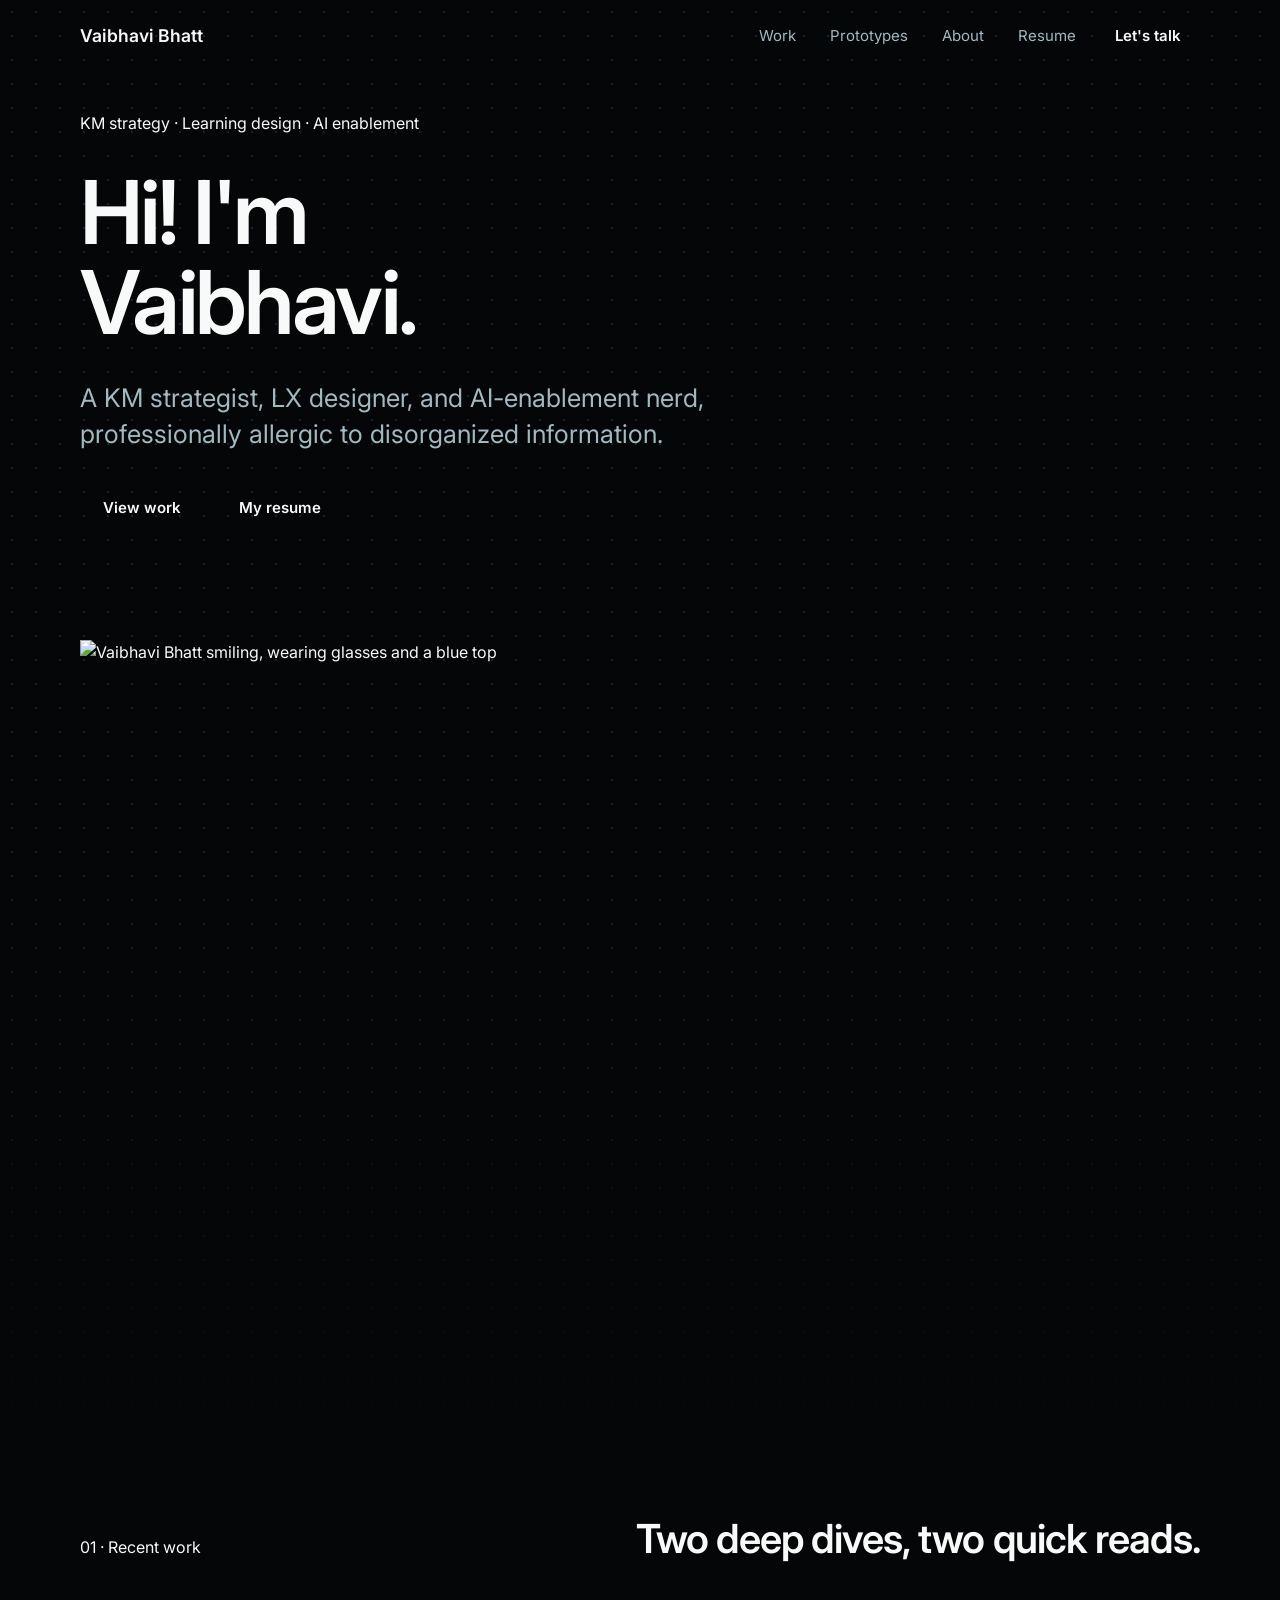
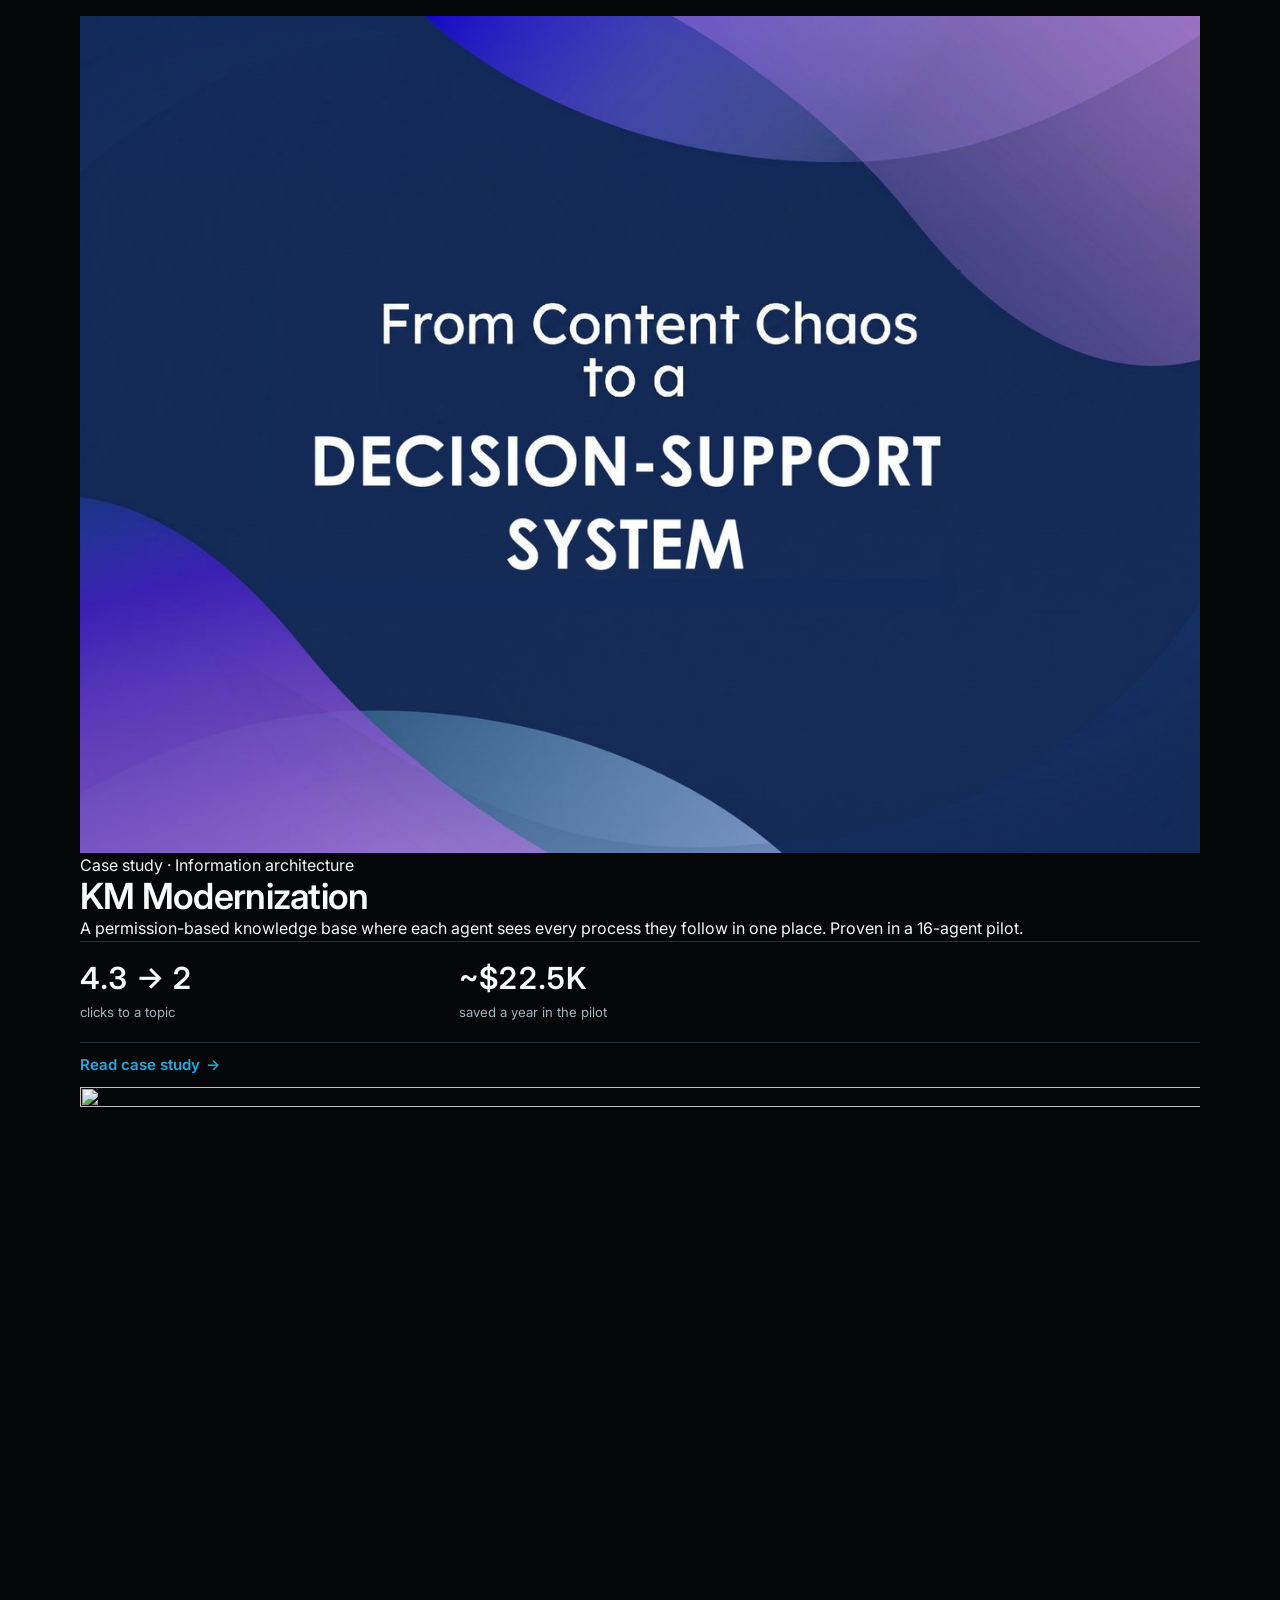
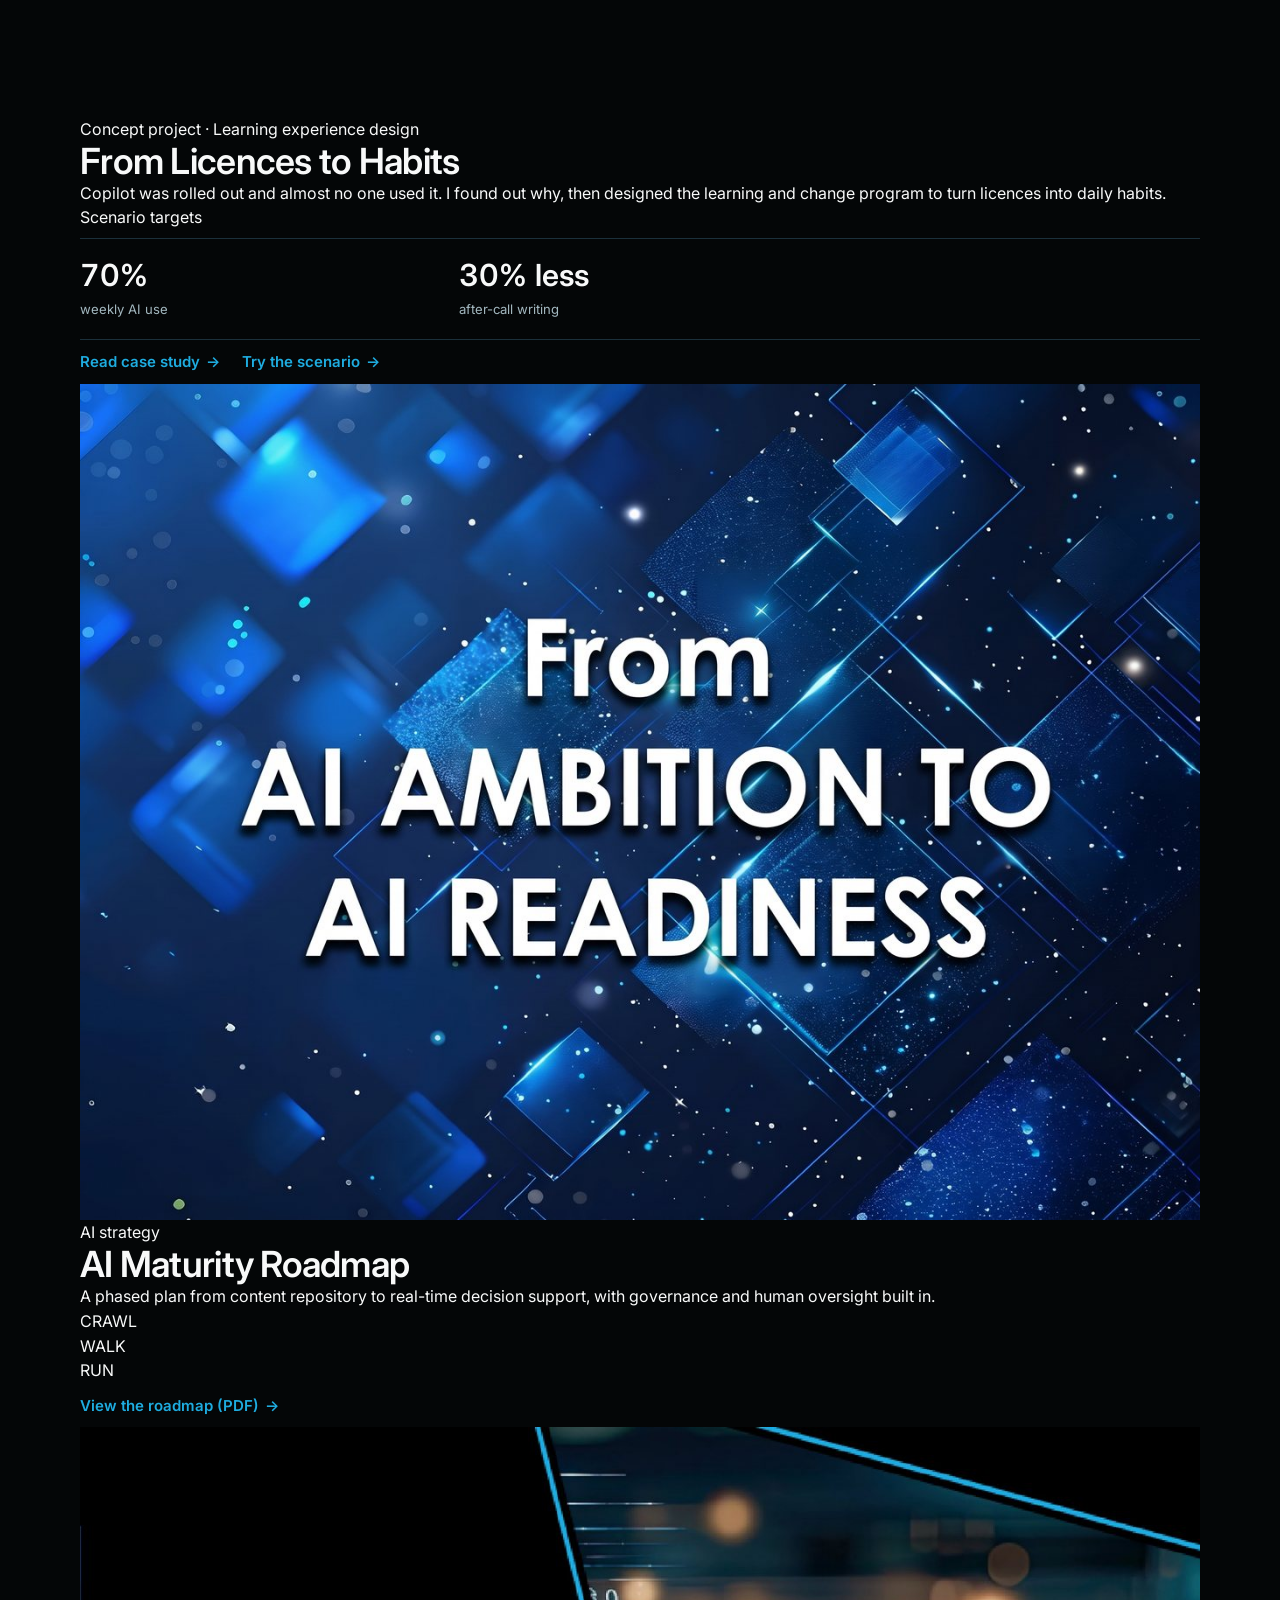
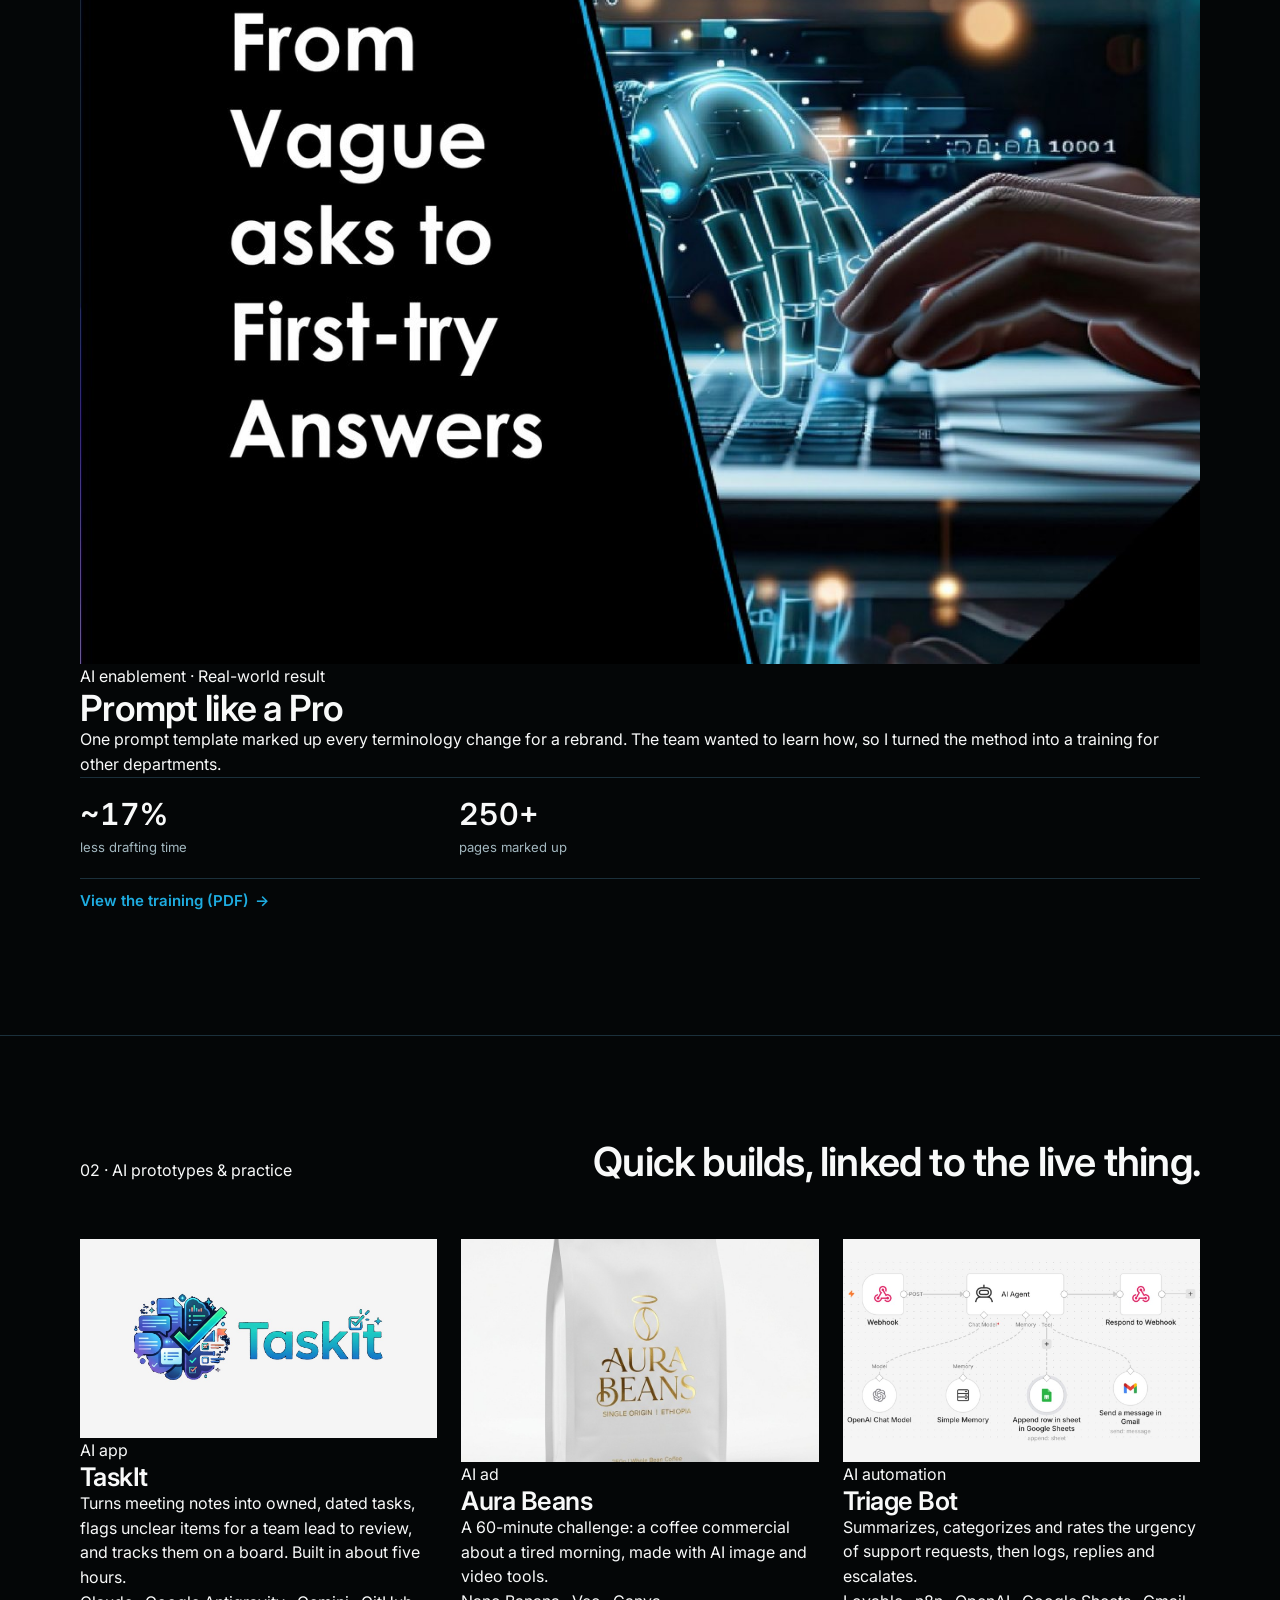
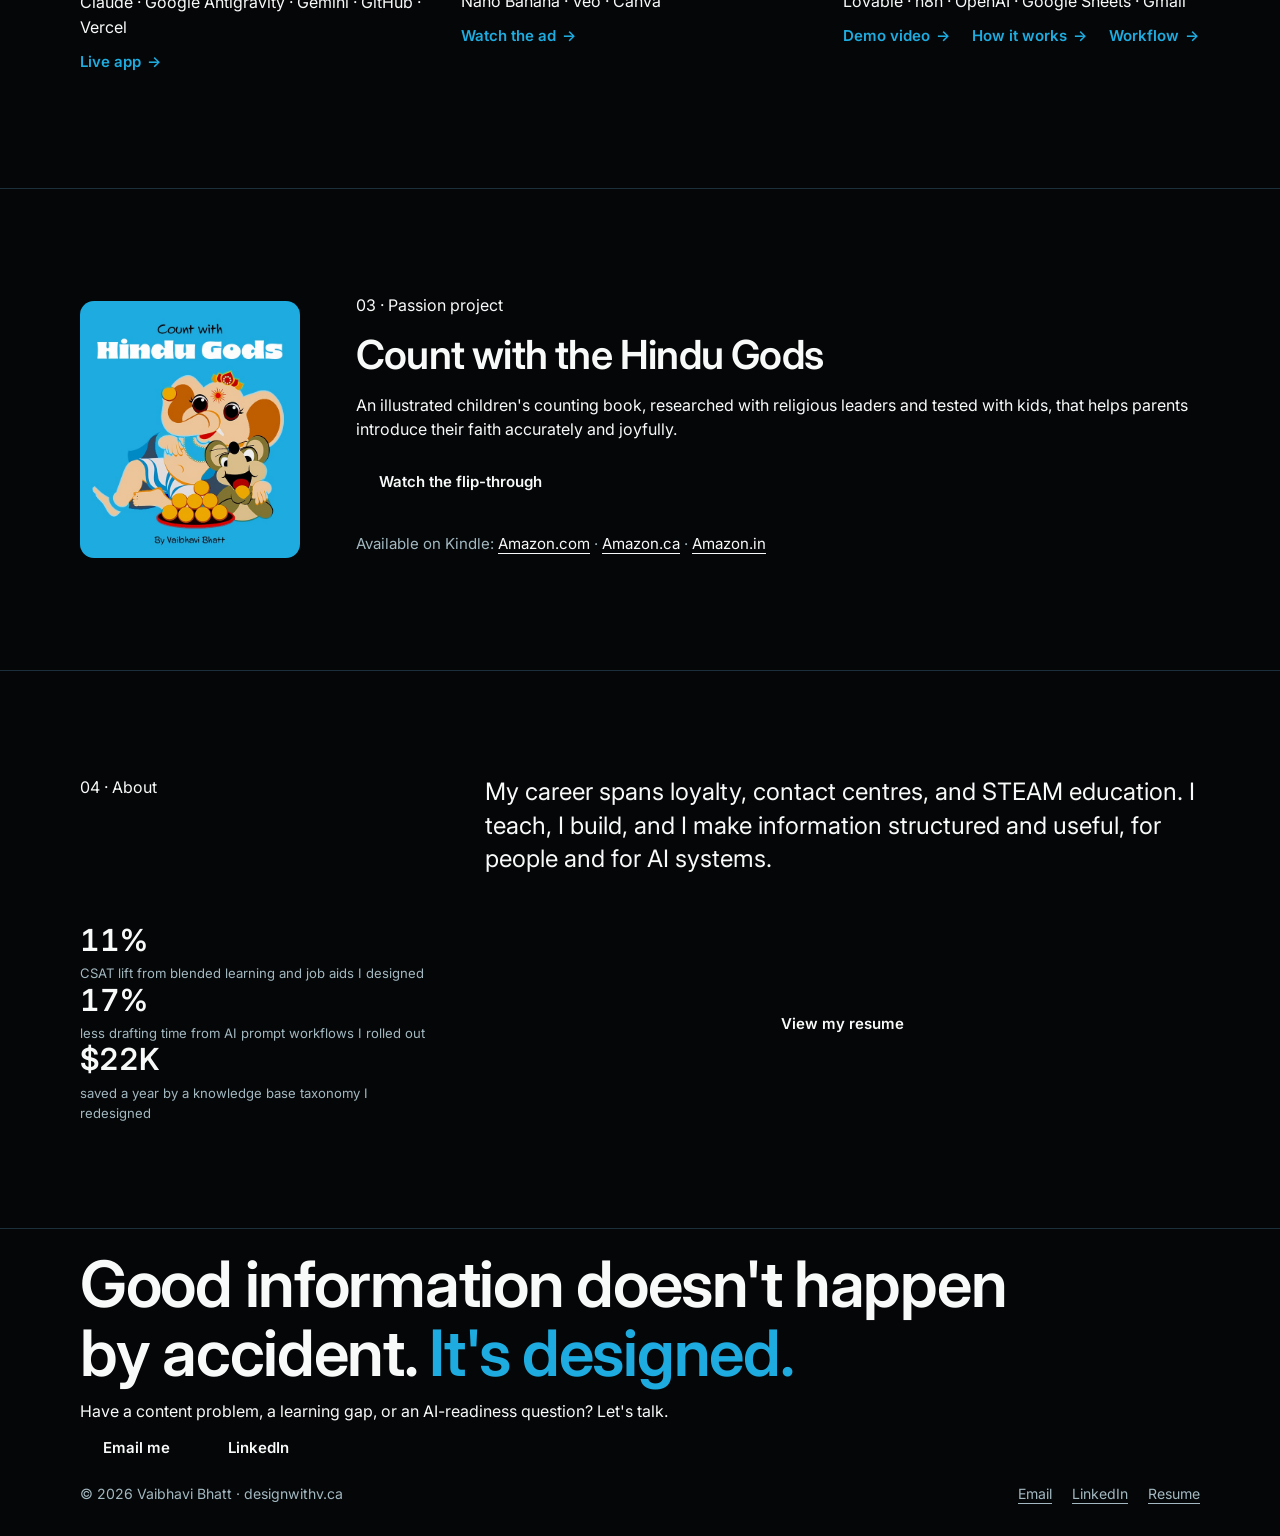
==== commit b58d7867: "Redesign pages + add Brightline case study Navy and coral redesign of the home, KM Modernization and" ====
--- a/index.html
+++ b/index.html
@@ -5,7 +5,7 @@
 <meta name="viewport" content="width=device-width, initial-scale=1">
 <title>Vaibhavi Bhatt | KM strategy, learning design, AI enablement</title>
 <meta name="description" content="Portfolio of Vaibhavi Bhatt: knowledge management strategy, learning experience design and AI enablement. Case studies, AI prototypes and practice projects.">
-<meta name="theme-color" content="#040607">
+<meta name="theme-color" content="#1F2B47">
 <link rel="canonical" href="https://designwithv.ca/">
 <meta property="og:type" content="website">
 <meta property="og:title" content="Vaibhavi Bhatt | KM strategy, learning design, AI enablement">
@@ -16,7 +16,7 @@
 <link rel="icon" href="assets/img/favicon.svg" type="image/svg+xml">
 <link rel="preconnect" href="https://fonts.googleapis.com">
 <link rel="preconnect" href="https://fonts.gstatic.com" crossorigin>
-<link href="https://fonts.googleapis.com/css2?family=IBM+Plex+Mono:wght@400;500&family=Inter:wght@400;500;600&family=Space+Grotesk:wght@500;600&display=swap" rel="stylesheet">
+<link href="https://fonts.googleapis.com/css2?family=Cormorant+Garamond:wght@500;600&family=Inter:wght@400;600&display=swap" rel="stylesheet">
 <link rel="stylesheet" href="css/styles.css">
 <script>document.documentElement.classList.add('js');</script>
 </head>
@@ -25,13 +25,14 @@
 
 <header class="nav">
   <div class="wrap nav-inner">
-    <a class="brand" href="#top"><span class="brand-dot" aria-hidden="true"></span>Vaibhavi Bhatt</a>
-    <button class="btn btn-ghost btn-sm nav-toggle" type="button" aria-expanded="false" aria-controls="nav-links">Menu</button>
+    <a class="brand" href="#top">Vaibhavi Bhatt</a>
+    <button class="btn btn-line-light btn-sm nav-toggle" type="button" aria-expanded="false" aria-controls="nav-links">Menu</button>
     <nav class="nav-links" id="nav-links" aria-label="Primary">
       <a href="#work">Work</a>
       <a href="#prototypes">Prototypes</a>
       <a href="#about">About</a>
-      <a class="btn btn-ghost btn-sm" href="#contact">Contact</a>
+      <a href="assets/docs/Vaibhavi-Bhatt-Resume.pdf" target="_blank" rel="noopener">Resume</a>
+      <a class="btn btn-line-light btn-sm" href="#contact">Let's talk</a>
     </nav>
   </div>
 </header>
@@ -40,124 +41,134 @@
 
 <!-- Intro -->
 <section class="hero" id="top">
-  <div class="hero-glow" aria-hidden="true"></div>
-  <div class="wrap hero-inner hero-split">
+  <div class="wrap hero-inner">
     <div class="hero-text">
-      <p class="mono" data-reveal>KM strategy · Learning design · AI enablement</p>
-      <h1 class="h-display" data-words>Hi! I'm Vaibhavi.</h1>
-      <p class="lede" data-reveal style="--d: 380ms">A KM strategist, LX designer, and AI-enablement nerd – professionally allergic to <span class="accent">disorganized information</span>.</p>
-      <div class="btn-row" data-reveal style="--d: 480ms">
-        <a class="btn btn-primary" href="#work">View work</a>
-        <a class="btn btn-ghost" href="assets/docs/Vaibhavi-Bhatt-Resume.pdf" target="_blank" rel="noopener">View my resume</a>
-      </div>
-    </div>
-    <div class="hero-figure" data-reveal style="--d: 200ms">
-      <div class="hf-light" aria-hidden="true"></div>
-      <img src="assets/img/portrait-seated.webp" width="900" height="1205" alt="Vaibhavi Bhatt seated in an armchair, smiling" fetchpriority="high">
+      <p class="eyebrow" data-reveal>KM strategy · Learning design · AI enablement</p>
+      <h1 class="h-display" data-reveal style="--d: 80ms">Hi! I'm<br>Vaibhavi.</h1>
+      <p class="lede" data-reveal style="--d: 160ms">A KM strategist, LX designer, and AI-enablement nerd, professionally allergic to disorganized information.</p>
+      <div class="btn-row" data-reveal style="--d: 240ms">
+        <a class="btn btn-coral" href="#work">View work</a>
+        <a class="btn btn-line-light" href="assets/docs/Vaibhavi-Bhatt-Resume.pdf" target="_blank" rel="noopener">My resume</a>
+      </div>
+    </div>
+    <div class="hero-photo" data-reveal style="--d: 200ms">
+      <div class="ph">
+        <img src="assets/img/portrait-hero.webp" width="720" height="800" alt="Vaibhavi Bhatt smiling, wearing glasses and a blue top" fetchpriority="high">
+      </div>
     </div>
   </div>
 </section>
 
 <!-- Recent work -->
-<section class="section" id="work">
+<section class="bg-grey after-hero" id="work">
   <div class="wrap">
     <div class="section-head" data-reveal>
-      <div class="title"><span class="mono accent">01</span><h2 class="h-section">Recent work</h2></div>
-      <p class="muted small">One deep dive, two quick reads.</p>
-    </div>
-
-    <article class="feature">
-      <a class="media ratio-4-3" href="km-modernization.html" data-reveal aria-label="Read the KM Modernization case study">
-        <img src="assets/img/cover-km.jpg" width="1280" height="956" alt="KM Modernization: from content chaos to a decision-support system">
-      </a>
-      <div class="stack gap-16" data-reveal style="--d: 120ms">
-        <p class="mono">Case study · Information architecture</p>
+      <p class="eyebrow">01 · Recent work</p>
+      <h2 class="h-section">Two deep dives, two quick reads.</h2>
+    </div>
+  </div>
+
+  <div class="wrap">
+    <div class="tiles">
+
+      <!-- Case study 1: KM Modernization (real work) -->
+      <article class="tile tile-tint" data-reveal>
+        <a class="cover" href="km-modernization.html" tabindex="-1" aria-hidden="true">
+          <img src="assets/img/cover-km.jpg" width="1280" height="956" alt="" loading="lazy">
+        </a>
+        <p class="eyebrow">Case study · Information architecture</p>
         <h3 class="h-card-lg">KM Modernization</h3>
-        <p class="muted">Team-based navigation replaced with a permission-based knowledge base, where each agent sees every process they follow in one place. Designed end to end and proven in a 16-agent pilot.</p>
+        <p class="desc">A permission-based knowledge base where each agent sees every process they follow in one place. Proven in a 16-agent pilot.</p>
         <div class="stats">
-          <div><p class="stat-num">4.3 → 2</p><p class="stat-label">clicks to reach a topic</p></div>
-          <div><p class="stat-num" data-count="22500" data-prefix="~$">~$22,500</p><p class="stat-label">saved a year in the pilot</p></div>
-          <div><p class="stat-num" data-count="100" data-prefix="$" data-suffix="K+">$100K+</p><p class="stat-label">projected a year at full scale, from saving one click per topic</p></div>
-        </div>
-        <a class="go" href="km-modernization.html">Read case study <span class="arrow" aria-hidden="true">→</span></a>
-      </div>
-    </article>
-
-    <div class="grid-2 mt-section" data-stagger="120">
-      <article class="card" data-reveal>
-        <a class="media ratio-16-9 hide-sm" href="assets/docs/AI-Maturity-Roadmap.pdf" target="_blank" rel="noopener" tabindex="-1" aria-hidden="true">
+          <div><p class="stat-num">4.3 → 2</p><p class="stat-label">clicks to a topic</p></div>
+          <div><p class="stat-num">~$22.5K</p><p class="stat-label">saved a year in the pilot</p></div>
+        </div>
+        <div class="go-row"><a class="go" href="km-modernization.html">Read case study <span class="arrow" aria-hidden="true">→</span></a></div>
+      </article>
+
+      <!-- Case study 2: Brightline (concept project) -->
+      <article class="tile tile-navy" data-reveal style="--d: 100ms">
+        <a class="cover" href="brightline.html" tabindex="-1" aria-hidden="true">
+          <img src="assets/img/cover-brightline.jpg" width="1280" height="720" alt="" loading="lazy">
+        </a>
+        <p class="eyebrow">Concept project · Learning experience design</p>
+        <h3 class="h-card-lg">From Licences to Habits</h3>
+        <p class="desc">Copilot was rolled out and almost no one used it. I found out why, then designed the learning and change program to turn licences into daily habits.</p>
+        <div class="stack gap-8">
+          <p class="stats-label">Scenario targets</p>
+          <div class="stats">
+            <div><p class="stat-num">70%</p><p class="stat-label">weekly AI use</p></div>
+            <div><p class="stat-num">30% less</p><p class="stat-label">after-call writing</p></div>
+          </div>
+        </div>
+        <div class="go-row"><a class="go" href="brightline.html">Read case study <span class="arrow" aria-hidden="true">→</span></a><a class="go" href="brightline-demo.html">Try the scenario <span class="arrow" aria-hidden="true">→</span></a></div>
+      </article>
+
+      <!-- Quick read: AI Maturity Roadmap -->
+      <article class="tile tile-coral" data-reveal>
+        <a class="cover" href="assets/docs/AI-Maturity-Roadmap.pdf" target="_blank" rel="noopener" tabindex="-1" aria-hidden="true">
           <img src="assets/img/cover-roadmap.jpg" width="1280" height="956" alt="" loading="lazy">
         </a>
-        <p class="mono">AI strategy</p>
-        <h3 class="h-card">AI Maturity Roadmap</h3>
-        <p class="muted">A phased plan that moves knowledge operations from a content repository to real-time decision support, with governance and human oversight built in.</p>
-        <div class="steps3">
-          <div><p class="mono accent">Crawl</p><p>Standardize &amp; control</p></div>
-          <div><p class="mono accent">Walk</p><p>Expand &amp; supervise</p></div>
-          <div><p class="mono accent">Run</p><p>Scale &amp; orchestrate</p></div>
-        </div>
+        <p class="eyebrow">AI strategy</p>
+        <h3 class="h-card-lg">AI Maturity Roadmap</h3>
+        <p class="desc">A phased plan from content repository to real-time decision support, with governance and human oversight built in.</p>
+        <ul class="pills" aria-label="Phases"><li>CRAWL</li><li>WALK</li><li>RUN</li></ul>
         <div class="go-row"><a class="go" href="assets/docs/AI-Maturity-Roadmap.pdf" target="_blank" rel="noopener">View the roadmap (PDF) <span class="arrow" aria-hidden="true">→</span></a></div>
       </article>
 
-      <article class="card" data-reveal>
-        <a class="media ratio-16-9 hide-sm" href="assets/docs/Prompt-like-a-Pro.pdf" target="_blank" rel="noopener" tabindex="-1" aria-hidden="true">
+      <!-- Quick read: Prompt like a Pro (real result) -->
+      <article class="tile tile-white" data-reveal style="--d: 100ms">
+        <a class="cover" href="assets/docs/Prompt-like-a-Pro.pdf" target="_blank" rel="noopener" tabindex="-1" aria-hidden="true">
           <img src="assets/img/cover-prompt.jpg" width="1280" height="956" alt="" loading="lazy">
         </a>
-        <p class="mono">AI enablement &amp; LXD</p>
-        <h3 class="h-card">Prompt like a Pro</h3>
-        <p class="muted">It started with a result: one prompt template marked up every terminology change across 250+ pages for a rebrand, cutting drafting time by about 17%. The team wanted to learn how, so I turned the method into a short training and shared it with other departments.</p>
-        <div class="steps3">
-          <div><p class="mono accent">Direction</p><p>Role, context, task</p></div>
-          <div><p class="mono accent">Controls</p><p>Format, tone, constraints</p></div>
-          <div><p class="mono accent">Calibration</p><p>An example of good</p></div>
-        </div>
-        <p class="small">Seven principles in three steps, each with a weak and a strong example. Follow-up templates turn raw notes, emails and messages into formatted drafts.</p>
+        <p class="eyebrow coral">AI enablement · Real-world result</p>
+        <h3 class="h-card-lg">Prompt like a Pro</h3>
+        <p class="desc">One prompt template marked up every terminology change for a rebrand. The team wanted to learn how, so I turned the method into a training for other departments.</p>
+        <div class="stats">
+          <div><p class="stat-num">~17%</p><p class="stat-label">less drafting time</p></div>
+          <div><p class="stat-num">250+</p><p class="stat-label">pages marked up</p></div>
+        </div>
         <div class="go-row"><a class="go" href="assets/docs/Prompt-like-a-Pro.pdf" target="_blank" rel="noopener">View the training (PDF) <span class="arrow" aria-hidden="true">→</span></a></div>
       </article>
-    </div>
-  </div>
+
+    </div>
+  </div>
+  <div style="height: clamp(72px, 9vw, 112px)"></div>
 </section>
 
 <!-- Prototypes -->
-<section class="section" id="prototypes">
+<section class="section bg-white" id="prototypes">
   <div class="wrap">
     <div class="section-head" data-reveal>
-      <div class="title"><span class="mono accent">02</span><h2 class="h-section">AI prototypes &amp; practice projects</h2></div>
-      <p class="muted small">Quick builds. Cards link straight to the live thing.</p>
+      <p class="eyebrow">02 · AI prototypes &amp; practice</p>
+      <h2 class="h-section">Quick builds, linked to the live thing.</h2>
     </div>
 
     <div class="grid-3" data-stagger="110">
-      <article class="card compact" data-reveal>
-        <a class="media ratio-16-10" href="https://taskit-82lcfqt8a-vaibhavi-e64d.vercel.app/" target="_blank" rel="noopener" tabindex="-1" aria-hidden="true"><picture><source media="(max-width: 900px)" srcset="assets/img/taskit-icon.jpg"><img src="assets/img/cover-taskit-light.jpg" width="1280" height="714" alt="" loading="lazy"></picture></a>
-        <div class="stack gap-8">
-          <h3 class="h-card">AI App&nbsp;· TaskIt</h3>
-          <p class="muted small">Turns meeting notes into owned, dated tasks, flags unclear items for a team lead to review, and tracks them on a board. Built in about five hours.</p>
-        </div>
-        <ul class="chips" aria-label="Tools"><li>Claude</li><li>Google Antigravity</li><li>Gemini</li><li>GitHub</li><li>Vercel</li></ul>
-        <div class="go-row">
-          <a class="go" href="https://taskit-82lcfqt8a-vaibhavi-e64d.vercel.app/" target="_blank" rel="noopener">Live app <span class="arrow" aria-hidden="true">→</span></a>
-        </div>
-      </article>
-
-      <article class="card compact" data-reveal>
-        <a class="media ratio-16-10" href="https://youtube.com/shorts/rDNcCl_5KBY" target="_blank" rel="noopener" tabindex="-1" aria-hidden="true"><img src="assets/img/cover-aura.jpg" width="896" height="560" alt="" loading="lazy"></a>
-        <div class="stack gap-8">
-          <h3 class="h-card">AI Ad&nbsp;· Aura Beans</h3>
-          <p class="muted small">A 60-minute challenge: a coffee commercial about a tired morning, made with AI image and video tools.</p>
-        </div>
-        <ul class="chips" aria-label="Tools"><li>Nano Banana</li><li>Veo</li><li>Canva</li></ul>
-        <div class="go-row">
-          <a class="go" href="https://youtube.com/shorts/rDNcCl_5KBY" target="_blank" rel="noopener">Watch the ad <span class="arrow" aria-hidden="true">→</span></a>
-        </div>
-      </article>
-
-      <article class="card compact" data-reveal>
-        <a class="media ratio-16-10" href="https://youtu.be/Uotx5hMHLIM" target="_blank" rel="noopener" tabindex="-1" aria-hidden="true"><img src="assets/img/cover-triage.jpg" width="1215" height="759" alt="" loading="lazy"></a>
-        <div class="stack gap-8">
-          <h3 class="h-card">AI Automation&nbsp;· Triage Bot</h3>
-          <p class="muted small">Summarizes, categorizes and rates the urgency of support requests, then logs, replies and escalates.</p>
-        </div>
-        <ul class="chips" aria-label="Tools"><li>Lovable</li><li>n8n</li><li>OpenAI</li><li>Google Sheets</li><li>Gmail</li></ul>
+      <article class="proto" data-reveal>
+        <a class="thumb" href="https://taskit-82lcfqt8a-vaibhavi-e64d.vercel.app/" target="_blank" rel="noopener" tabindex="-1" aria-hidden="true"><img src="assets/img/cover-taskit-light.jpg" width="1280" height="714" alt="" loading="lazy"></a>
+        <p class="eyebrow rule">AI app</p>
+        <h3 class="h-card">TaskIt</h3>
+        <p class="desc">Turns meeting notes into owned, dated tasks, flags unclear items for a team lead to review, and tracks them on a board. Built in about five hours.</p>
+        <p class="tools">Claude · Google Antigravity · Gemini · GitHub · Vercel</p>
+        <div class="go-row"><a class="go" href="https://taskit-82lcfqt8a-vaibhavi-e64d.vercel.app/" target="_blank" rel="noopener">Live app <span class="arrow" aria-hidden="true">→</span></a></div>
+      </article>
+
+      <article class="proto" data-reveal>
+        <a class="thumb" href="https://youtube.com/shorts/rDNcCl_5KBY" target="_blank" rel="noopener" tabindex="-1" aria-hidden="true"><img src="assets/img/cover-aura.jpg" width="896" height="560" alt="" loading="lazy"></a>
+        <p class="eyebrow rule">AI ad</p>
+        <h3 class="h-card">Aura Beans</h3>
+        <p class="desc">A 60-minute challenge: a coffee commercial about a tired morning, made with AI image and video tools.</p>
+        <p class="tools">Nano Banana · Veo · Canva</p>
+        <div class="go-row"><a class="go" href="https://youtube.com/shorts/rDNcCl_5KBY" target="_blank" rel="noopener">Watch the ad <span class="arrow" aria-hidden="true">→</span></a></div>
+      </article>
+
+      <article class="proto" data-reveal>
+        <a class="thumb" href="https://youtu.be/Uotx5hMHLIM" target="_blank" rel="noopener" tabindex="-1" aria-hidden="true"><img src="assets/img/cover-triage.jpg" width="1215" height="759" alt="" loading="lazy"></a>
+        <p class="eyebrow rule">AI automation</p>
+        <h3 class="h-card">Triage Bot</h3>
+        <p class="desc">Summarizes, categorizes and rates the urgency of support requests, then logs, replies and escalates.</p>
+        <p class="tools">Lovable · n8n · OpenAI · Google Sheets · Gmail</p>
         <div class="go-row">
           <a class="go" href="https://youtu.be/Uotx5hMHLIM" target="_blank" rel="noopener">Demo video <span class="arrow" aria-hidden="true">→</span></a>
           <button class="go" type="button" data-zoom="assets/img/triage-flowchart.png" data-alt="Flowchart of the Triage Bot, end to end">How it works <span class="arrow" aria-hidden="true">→</span></button>
@@ -169,16 +180,18 @@
 </section>
 
 <!-- Passion project -->
-<section class="section">
+<section class="section bg-grey">
   <div class="wrap book">
-    <a href="https://youtu.be/xf1TxlsfuLo" target="_blank" rel="noopener" data-reveal aria-label="Watch the flip-through of Count with the Hindu Gods on YouTube">
-      <img class="book-cover" src="assets/img/book-cover-blue.jpg" width="600" height="700" alt="Cover of Count with the Hindu Gods" loading="lazy">
-    </a>
+    <div class="book-art" data-reveal>
+      <a href="https://youtu.be/xf1TxlsfuLo" target="_blank" rel="noopener" aria-label="Watch the flip-through of Count with the Hindu Gods on YouTube">
+        <img class="book-cover" src="assets/img/book-cover-blue.jpg" width="600" height="700" alt="Cover of Count with the Hindu Gods" loading="lazy">
+      </a>
+    </div>
     <div class="book-text stack gap-16" data-reveal style="--d: 120ms">
-      <p class="mono accent">03 · Passion project</p>
-      <h2 class="h-card-lg">Count with the Hindu Gods</h2>
-      <p class="muted" style="max-width: 620px">An illustrated children's counting book, researched with religious leaders and tested with kids, that helps parents introduce their faith accurately and joyfully.</p>
-      <div class="btn-row"><a class="btn btn-primary" href="https://youtu.be/xf1TxlsfuLo" target="_blank" rel="noopener">Watch the flip-through</a></div>
+      <p class="eyebrow">03 · Passion project</p>
+      <h2 class="h-section">Count with the Hindu Gods</h2>
+      <p class="desc">An illustrated children's counting book, researched with religious leaders and tested with kids, that helps parents introduce their faith accurately and joyfully.</p>
+      <div class="btn-row"><a class="btn btn-line" href="https://youtu.be/xf1TxlsfuLo" target="_blank" rel="noopener">Watch the flip-through</a></div>
       <p class="small muted kindle">Available on Kindle:
         <a href="https://www.amazon.com/dp/B0C4RVLN9G" target="_blank" rel="noopener">Amazon.com</a> ·
         <a href="https://www.amazon.ca/dp/B0C4RVLN9G" target="_blank" rel="noopener">Amazon.ca</a> ·
@@ -189,47 +202,47 @@
 </section>
 
 <!-- About -->
-<section class="section band-light" id="about">
-  <div class="wrap about">
-    <div class="stack gap-12" data-reveal>
-      <p class="mono">04</p>
-      <h2 class="h-section">About</h2>
-    </div>
-    <div class="stack gap-20" data-reveal style="--d: 120ms">
-      <p class="about-lede">My career spans loyalty, contact centres, and STEAM education. I make information structured and useful, for people and for AI systems.</p>
-      <p class="muted">Curious how this path came together?</p>
-      <div class="btn-row"><a class="btn btn-ink" href="assets/docs/Vaibhavi-Bhatt-Resume.pdf" target="_blank" rel="noopener">View my resume</a></div>
-    </div>
-  </div>
-</section>
-
-<!-- Contact -->
-<section class="section cta" id="contact">
-  <div class="wrap stack gap-24">
-    <h2 class="h-cta" data-reveal>Good information doesn't happen by accident. <span class="accent">It's designed.</span></h2>
-    <p class="muted" data-reveal style="--d: 120ms; font-size: 1.15rem">Have a content problem, a learning gap, or an AI-readiness question? Let's talk.</p>
-    <div class="btn-row" data-reveal style="--d: 220ms">
-      <a class="btn btn-primary" href="mailto:vaibhavipathak@yahoo.com">Email me</a>
-      <a class="btn btn-ghost" href="https://www.linkedin.com/in/vaibhavi-bhatt-44175419/" target="_blank" rel="noopener">LinkedIn</a>
-    </div>
+<section class="section bg-white" id="about">
+  <div class="wrap about" data-reveal>
+    <p class="eyebrow">04 · About</p>
+    <p class="about-lede">My career spans loyalty, contact centres, and STEAM education. I teach, I build, and I make information structured and useful, for people and for AI systems.</p>
+    <ul class="about-stats">
+      <li><p class="stat-num">11%</p><p class="stat-label">CSAT lift from blended learning and job aids I designed</p></li>
+      <li><p class="stat-num">17%</p><p class="stat-label">less drafting time from AI prompt workflows I rolled out</p></li>
+      <li><p class="stat-num">$22K</p><p class="stat-label">saved a year by a knowledge base taxonomy I redesigned</p></li>
+    </ul>
+    <a class="btn btn-line" href="assets/docs/Vaibhavi-Bhatt-Resume.pdf" target="_blank" rel="noopener">View my resume</a>
   </div>
 </section>
 
 </main>
 
-<footer class="footer">
-  <div class="wrap footer-inner">
-    <p>© <span data-year>2026</span> Vaibhavi Bhatt</p>
-    <div class="footer-links">
-      <a href="mailto:vaibhavipathak@yahoo.com">Email</a>
-      <a href="https://www.linkedin.com/in/vaibhavi-bhatt-44175419/" target="_blank" rel="noopener">LinkedIn</a>
-      <a href="assets/docs/Vaibhavi-Bhatt-Resume.pdf" target="_blank" rel="noopener">Resume</a>
+<!-- Contact + footer -->
+<footer class="footer" id="contact">
+  <div class="wrap">
+    <div class="footer-top">
+      <div class="stack gap-12">
+        <h2 class="h-cta">Good information doesn't happen by accident. <span class="accent">It's designed.</span></h2>
+        <p class="sub">Have a content problem, a learning gap, or an AI-readiness question? Let's talk.</p>
+      </div>
+      <div class="btn-row">
+        <a class="btn btn-coral" href="mailto:vaibhavipathak@yahoo.com">Email me</a>
+        <a class="btn btn-line-light" href="https://www.linkedin.com/in/vaibhavi-bhatt-44175419/" target="_blank" rel="noopener">LinkedIn</a>
+      </div>
+    </div>
+    <div class="footer-inner">
+      <p>© <span data-year>2026</span> Vaibhavi Bhatt · designwithv.ca</p>
+      <div class="footer-links">
+        <a href="mailto:vaibhavipathak@yahoo.com">Email</a>
+        <a href="https://www.linkedin.com/in/vaibhavi-bhatt-44175419/" target="_blank" rel="noopener">LinkedIn</a>
+        <a href="assets/docs/Vaibhavi-Bhatt-Resume.pdf" target="_blank" rel="noopener">Resume</a>
+      </div>
     </div>
   </div>
 </footer>
 
 <dialog class="lightbox" id="lightbox" aria-label="Enlarged image">
-  <button class="btn btn-ghost btn-sm lightbox-close" type="button">Close</button>
+  <button class="btn btn-sm lightbox-close" type="button">Close</button>
   <img alt="">
 </dialog>
 
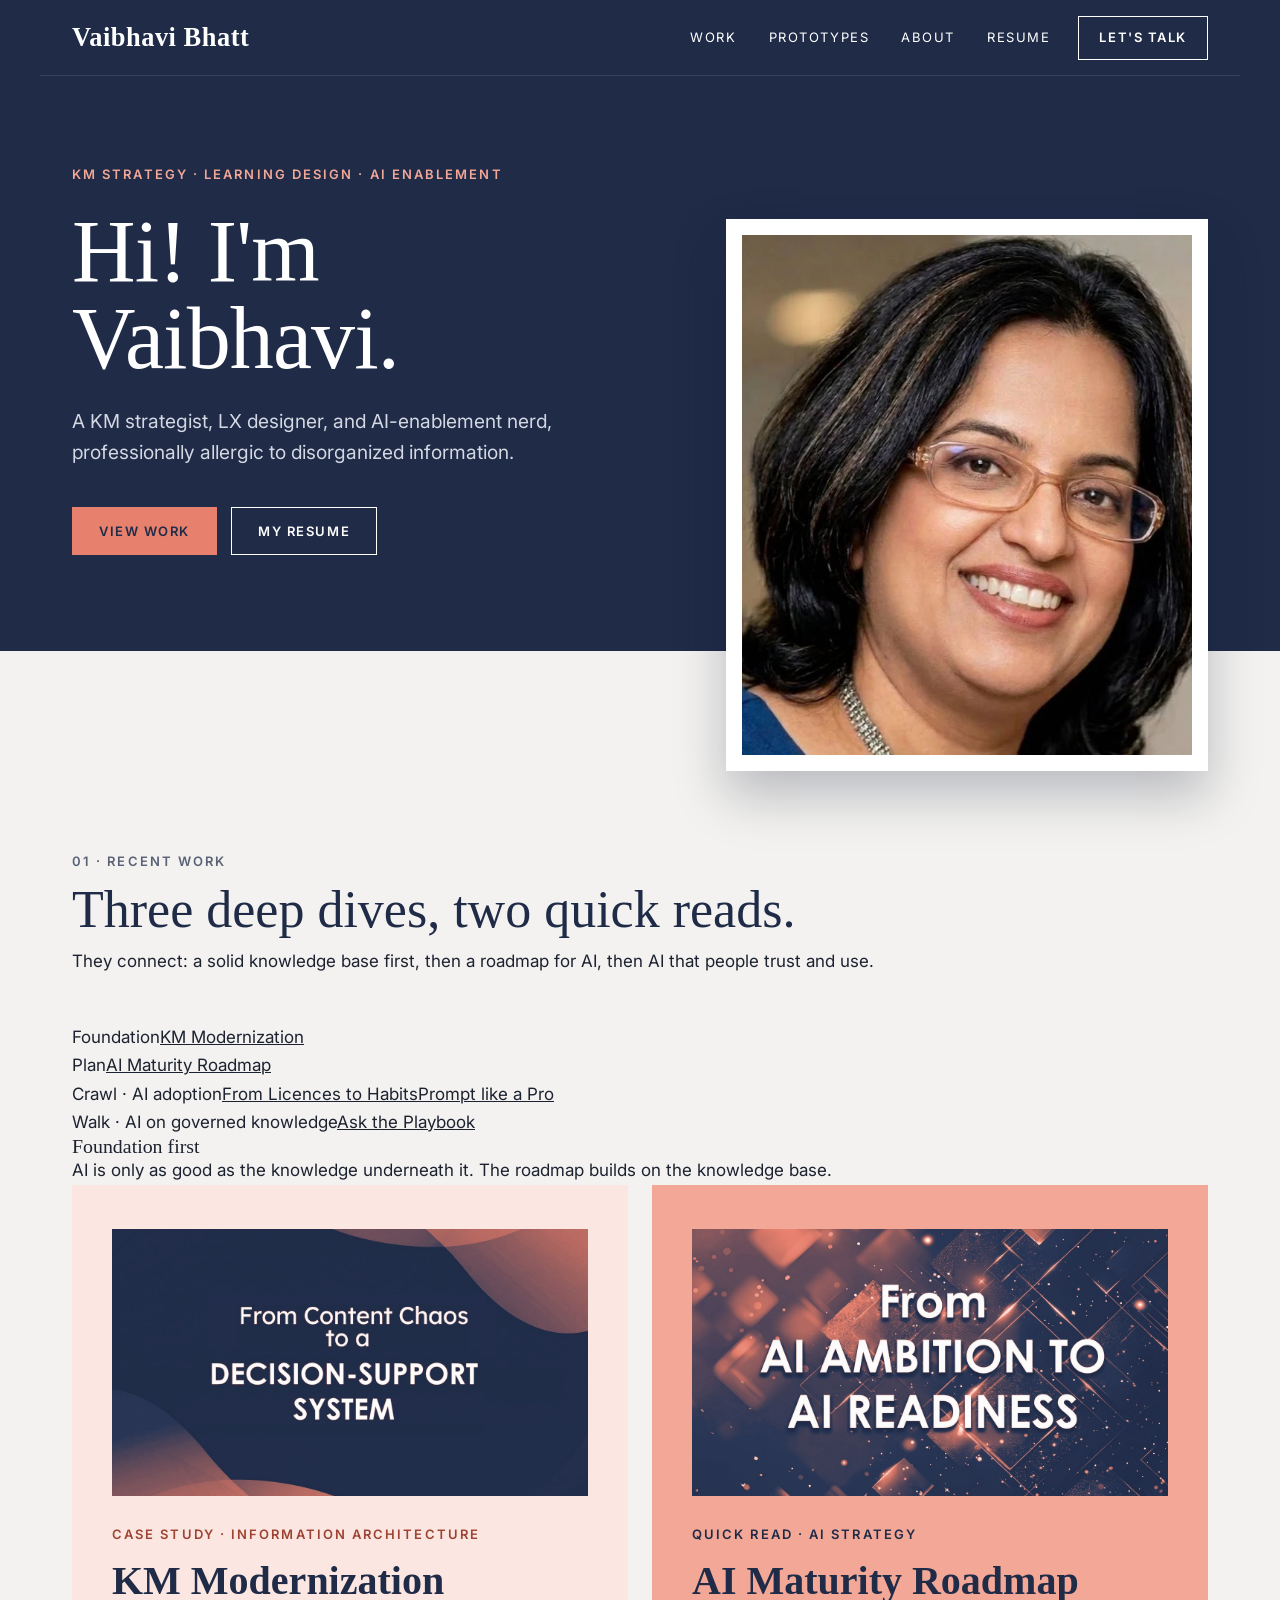
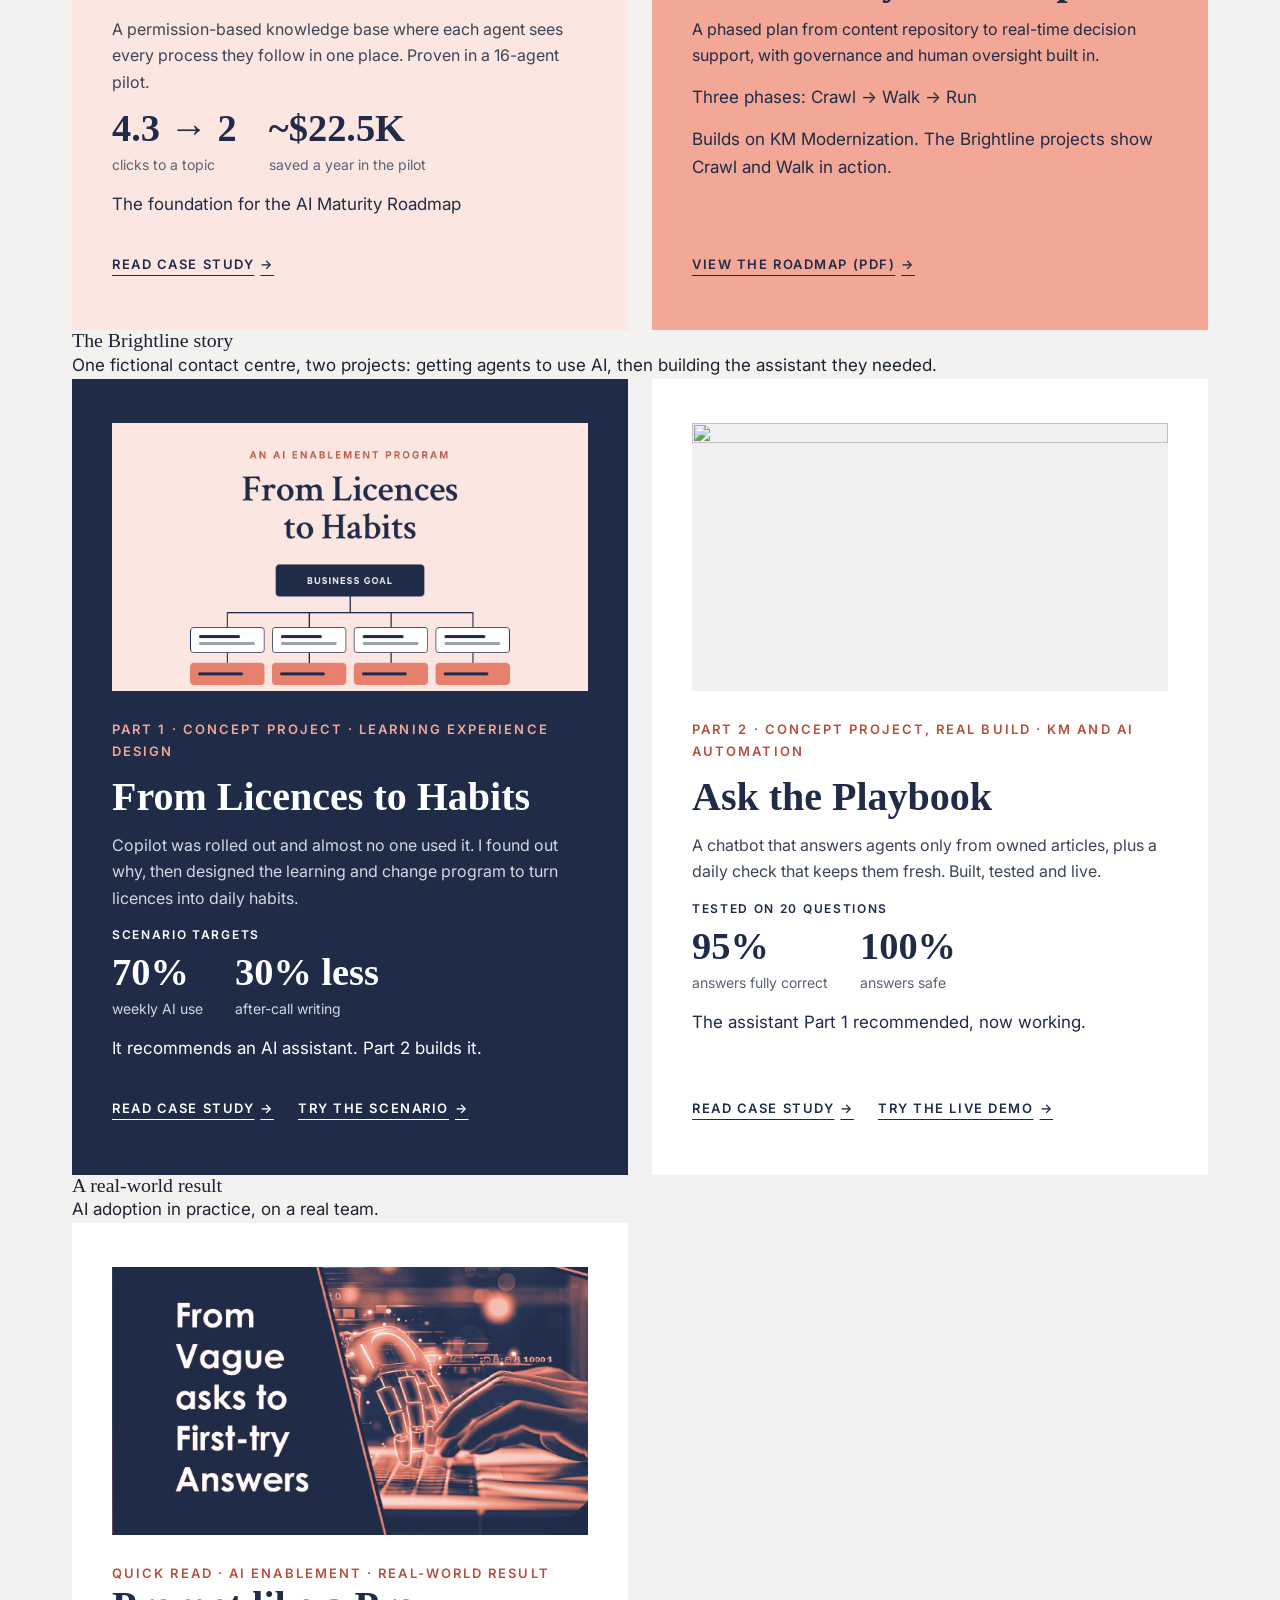
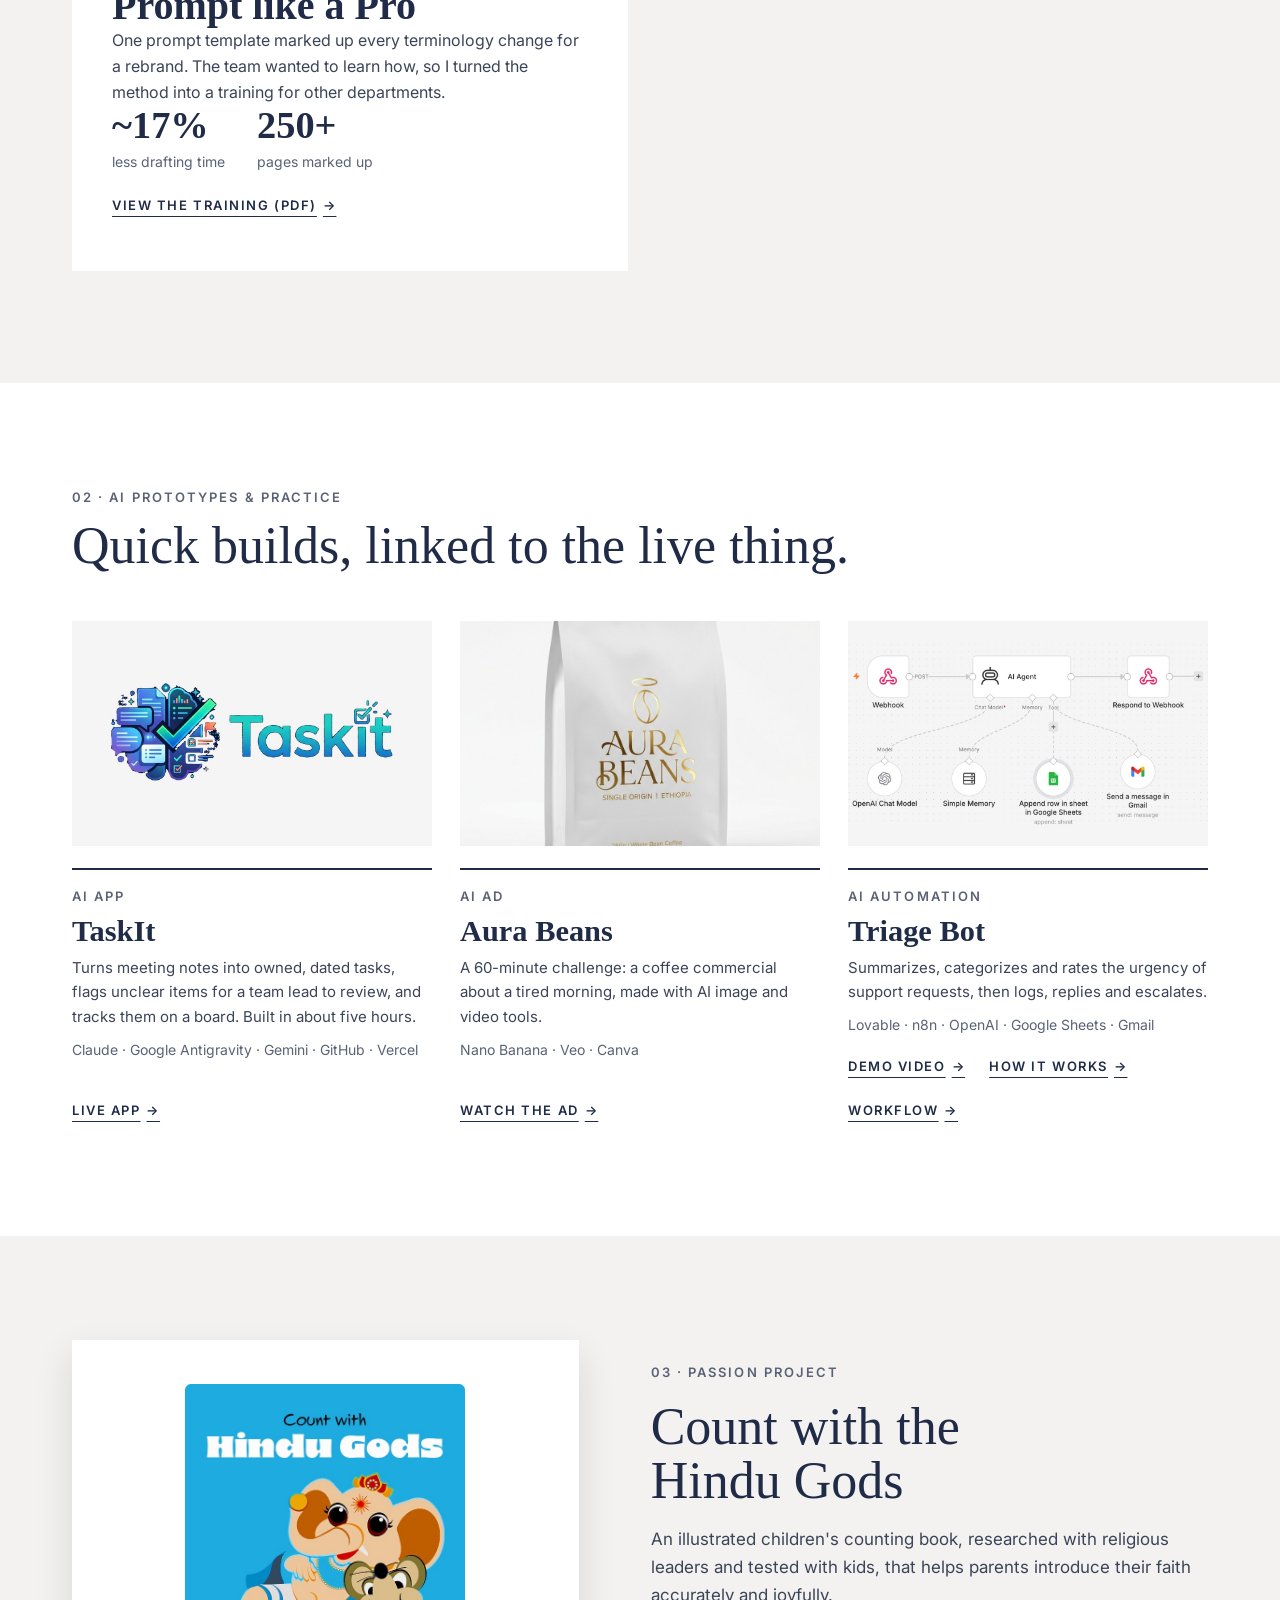
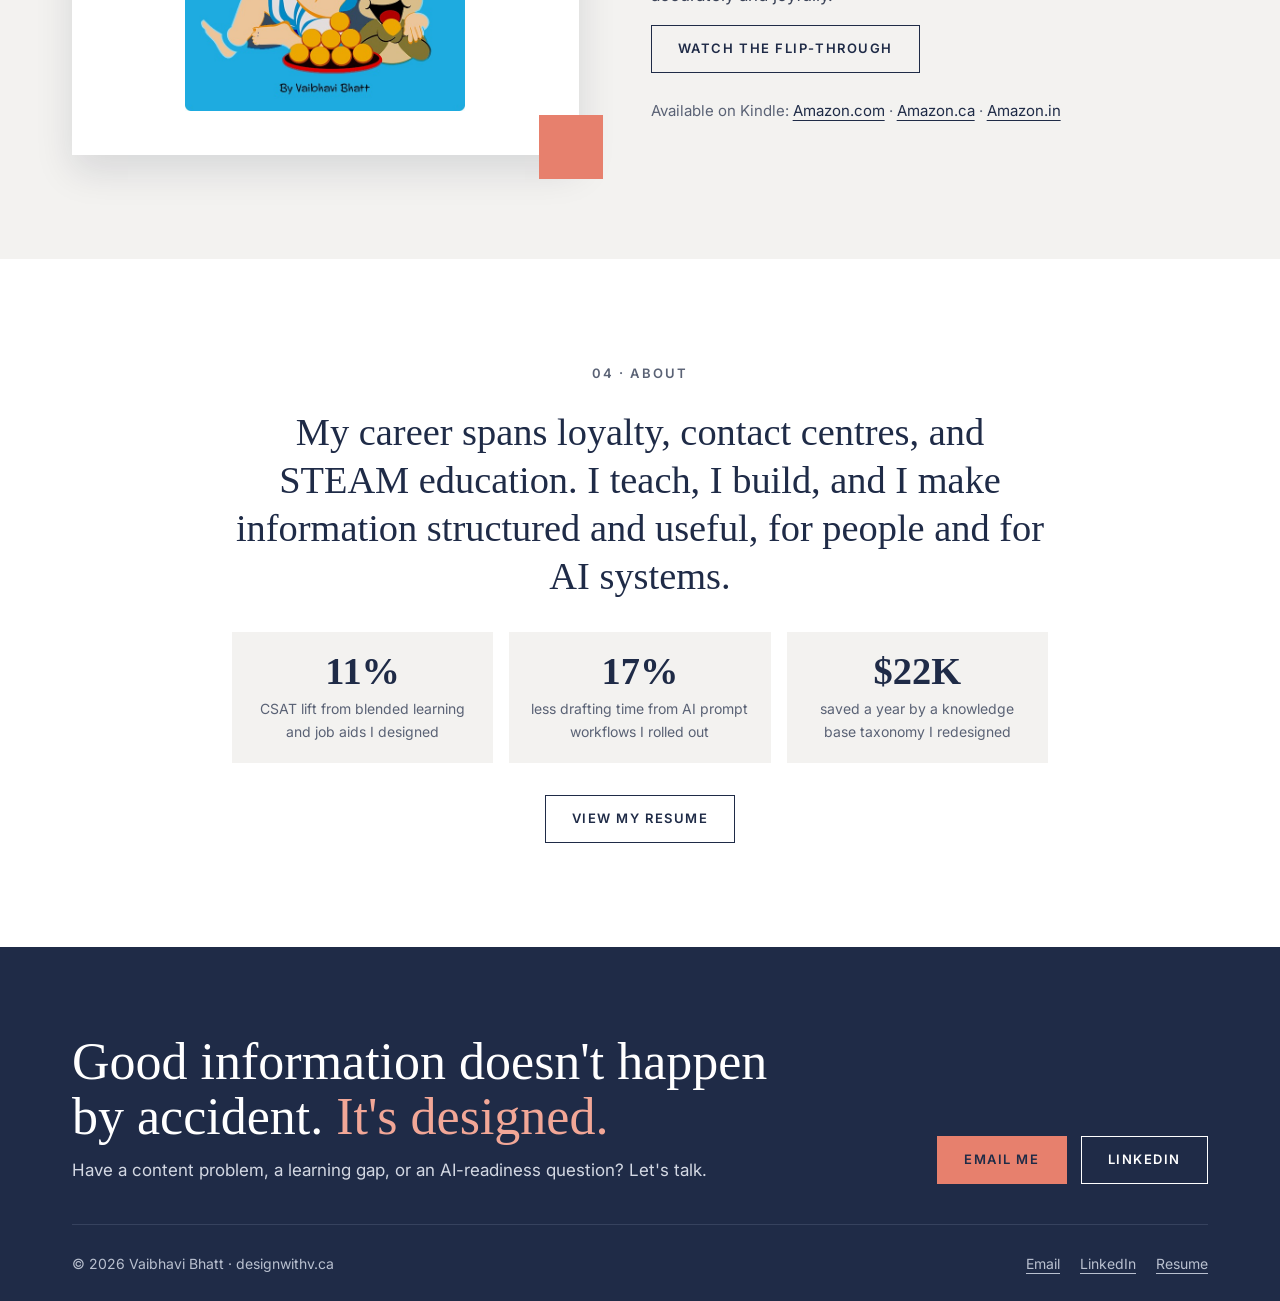
==== commit 52b416a6: "Add Ask the Playbook case study; connect homepage projects" ====
--- a/index.html
+++ b/index.html
@@ -64,15 +64,27 @@
   <div class="wrap">
     <div class="section-head" data-reveal>
       <p class="eyebrow">01 · Recent work</p>
-      <h2 class="h-section">Two deep dives, two quick reads.</h2>
-    </div>
+      <h2 class="h-section">Three deep dives, two quick reads.</h2>
+      <p class="section-sub">They connect: a solid knowledge base first, then a roadmap for AI, then AI that people trust and use.</p>
+    </div>
+    <ol class="journey" aria-label="How the projects connect" data-reveal>
+      <li><span class="j-step">Foundation</span><a href="#t-km">KM Modernization</a></li>
+      <li><span class="j-step">Plan</span><a href="#t-roadmap">AI Maturity Roadmap</a></li>
+      <li><span class="j-step">Crawl · AI adoption</span><a href="#t-brightline">From Licences to Habits</a><a href="#t-prompt">Prompt like a Pro</a></li>
+      <li><span class="j-step">Walk · AI on governed knowledge</span><a href="#t-atp">Ask the Playbook</a></li>
+    </ol>
   </div>
 
   <div class="wrap">
+
+    <div class="tile-group" data-reveal>
+      <h3 class="group-head">Foundation first</h3>
+      <p class="group-sub">AI is only as good as the knowledge underneath it. The roadmap builds on the knowledge base.</p>
+    </div>
     <div class="tiles">
 
-      <!-- Case study 1: KM Modernization (real work) -->
-      <article class="tile tile-tint" data-reveal>
+      <!-- Case study: KM Modernization (real work) -->
+      <article class="tile tile-tint" id="t-km" data-reveal>
         <a class="cover" href="km-modernization.html" tabindex="-1" aria-hidden="true">
           <img src="assets/img/cover-km.jpg" width="1280" height="956" alt="" loading="lazy">
         </a>
@@ -83,15 +95,37 @@
           <div><p class="stat-num">4.3 → 2</p><p class="stat-label">clicks to a topic</p></div>
           <div><p class="stat-num">~$22.5K</p><p class="stat-label">saved a year in the pilot</p></div>
         </div>
+        <p class="story-line">The foundation for the AI Maturity Roadmap</p>
         <div class="go-row"><a class="go" href="km-modernization.html">Read case study <span class="arrow" aria-hidden="true">→</span></a></div>
       </article>
 
-      <!-- Case study 2: Brightline (concept project) -->
-      <article class="tile tile-navy" data-reveal style="--d: 100ms">
+      <!-- Quick read: AI Maturity Roadmap -->
+      <article class="tile tile-coral" id="t-roadmap" data-reveal style="--d: 100ms">
+        <a class="cover" href="assets/docs/AI-Maturity-Roadmap.pdf" target="_blank" rel="noopener" tabindex="-1" aria-hidden="true">
+          <img src="assets/img/cover-roadmap.jpg" width="1280" height="956" alt="" loading="lazy">
+        </a>
+        <p class="eyebrow">Quick read · AI strategy</p>
+        <h3 class="h-card-lg">AI Maturity Roadmap</h3>
+        <p class="desc">A phased plan from content repository to real-time decision support, with governance and human oversight built in.</p>
+        <p class="phases"><span class="phases-label">Three phases:</span> Crawl <span aria-hidden="true">→</span> Walk <span aria-hidden="true">→</span> Run</p>
+        <p class="story-line">Builds on KM Modernization. The Brightline projects show Crawl and Walk in action.</p>
+        <div class="go-row"><a class="go" href="assets/docs/AI-Maturity-Roadmap.pdf" target="_blank" rel="noopener">View the roadmap (PDF) <span class="arrow" aria-hidden="true">→</span></a></div>
+      </article>
+
+    </div>
+
+    <div class="tile-group" data-reveal>
+      <h3 class="group-head">The Brightline story</h3>
+      <p class="group-sub">One fictional contact centre, two projects: getting agents to use AI, then building the assistant they needed.</p>
+    </div>
+    <div class="tiles">
+
+      <!-- Case study: Brightline part 1 (concept project) -->
+      <article class="tile tile-navy" id="t-brightline" data-reveal>
         <a class="cover" href="brightline.html" tabindex="-1" aria-hidden="true">
           <img src="assets/img/cover-brightline.jpg" width="1280" height="720" alt="" loading="lazy">
         </a>
-        <p class="eyebrow">Concept project · Learning experience design</p>
+        <p class="eyebrow">Part 1 · Concept project · Learning experience design</p>
         <h3 class="h-card-lg">From Licences to Habits</h3>
         <p class="desc">Copilot was rolled out and almost no one used it. I found out why, then designed the learning and change program to turn licences into daily habits.</p>
         <div class="stack gap-8">
@@ -101,34 +135,52 @@
             <div><p class="stat-num">30% less</p><p class="stat-label">after-call writing</p></div>
           </div>
         </div>
+        <p class="story-line">It recommends an AI assistant. Part 2 builds it.</p>
         <div class="go-row"><a class="go" href="brightline.html">Read case study <span class="arrow" aria-hidden="true">→</span></a><a class="go" href="brightline-demo.html">Try the scenario <span class="arrow" aria-hidden="true">→</span></a></div>
       </article>
 
-      <!-- Quick read: AI Maturity Roadmap -->
-      <article class="tile tile-coral" data-reveal>
-        <a class="cover" href="assets/docs/AI-Maturity-Roadmap.pdf" target="_blank" rel="noopener" tabindex="-1" aria-hidden="true">
-          <img src="assets/img/cover-roadmap.jpg" width="1280" height="956" alt="" loading="lazy">
-        </a>
-        <p class="eyebrow">AI strategy</p>
-        <h3 class="h-card-lg">AI Maturity Roadmap</h3>
-        <p class="desc">A phased plan from content repository to real-time decision support, with governance and human oversight built in.</p>
-        <ul class="pills" aria-label="Phases"><li>CRAWL</li><li>WALK</li><li>RUN</li></ul>
-        <div class="go-row"><a class="go" href="assets/docs/AI-Maturity-Roadmap.pdf" target="_blank" rel="noopener">View the roadmap (PDF) <span class="arrow" aria-hidden="true">→</span></a></div>
-      </article>
+      <!-- Case study: Brightline part 2, Ask the Playbook (concept project, real build) -->
+      <article class="tile tile-white tile-feature" id="t-atp" data-reveal style="--d: 100ms">
+        <a class="cover" href="ask-the-playbook.html" tabindex="-1" aria-hidden="true">
+          <img src="assets/img/cover-ask-the-playbook.jpg" width="1280" height="720" alt="" loading="lazy">
+        </a>
+        <p class="eyebrow coral">Part 2 · Concept project, real build · KM and AI automation</p>
+        <h3 class="h-card-lg">Ask the Playbook</h3>
+        <p class="desc">A chatbot that answers agents only from owned articles, plus a daily check that keeps them fresh. Built, tested and live.</p>
+        <div class="stack gap-8">
+          <p class="stats-label">Tested on 20 questions</p>
+          <div class="stats">
+            <div><p class="stat-num">95%</p><p class="stat-label">answers fully correct</p></div>
+            <div><p class="stat-num">100%</p><p class="stat-label">answers safe</p></div>
+          </div>
+        </div>
+        <p class="story-line">The assistant Part 1 recommended, now working.</p>
+        <div class="go-row"><a class="go" href="ask-the-playbook.html">Read case study <span class="arrow" aria-hidden="true">→</span></a><a class="go" href="ask-the-playbook.html#demo">Try the live demo <span class="arrow" aria-hidden="true">→</span></a></div>
+      </article>
+
+    </div>
+
+    <div class="tile-group" data-reveal>
+      <h3 class="group-head">A real-world result</h3>
+      <p class="group-sub">AI adoption in practice, on a real team.</p>
+    </div>
+    <div class="tiles">
 
       <!-- Quick read: Prompt like a Pro (real result) -->
-      <article class="tile tile-white" data-reveal style="--d: 100ms">
+      <article class="tile tile-white tile-wide" id="t-prompt" data-reveal>
         <a class="cover" href="assets/docs/Prompt-like-a-Pro.pdf" target="_blank" rel="noopener" tabindex="-1" aria-hidden="true">
           <img src="assets/img/cover-prompt.jpg" width="1280" height="956" alt="" loading="lazy">
         </a>
-        <p class="eyebrow coral">AI enablement · Real-world result</p>
-        <h3 class="h-card-lg">Prompt like a Pro</h3>
-        <p class="desc">One prompt template marked up every terminology change for a rebrand. The team wanted to learn how, so I turned the method into a training for other departments.</p>
-        <div class="stats">
-          <div><p class="stat-num">~17%</p><p class="stat-label">less drafting time</p></div>
-          <div><p class="stat-num">250+</p><p class="stat-label">pages marked up</p></div>
-        </div>
-        <div class="go-row"><a class="go" href="assets/docs/Prompt-like-a-Pro.pdf" target="_blank" rel="noopener">View the training (PDF) <span class="arrow" aria-hidden="true">→</span></a></div>
+        <div class="tile-text">
+          <p class="eyebrow coral">Quick read · AI enablement · Real-world result</p>
+          <h3 class="h-card-lg">Prompt like a Pro</h3>
+          <p class="desc">One prompt template marked up every terminology change for a rebrand. The team wanted to learn how, so I turned the method into a training for other departments.</p>
+          <div class="stats">
+            <div><p class="stat-num">~17%</p><p class="stat-label">less drafting time</p></div>
+            <div><p class="stat-num">250+</p><p class="stat-label">pages marked up</p></div>
+          </div>
+          <div class="go-row"><a class="go" href="assets/docs/Prompt-like-a-Pro.pdf" target="_blank" rel="noopener">View the training (PDF) <span class="arrow" aria-hidden="true">→</span></a></div>
+        </div>
       </article>
 
     </div>
--- a/css/styles.css
+++ b/css/styles.css
@@ -1,374 +1,573 @@
 /* designwithv.ca — styles
-   Colours and type are set once here as variables. */
+   Navy, coral and white. Colours and type are set once here as variables.
+   Contrast rule: never white text on coral; use navy text on coral. */
 :root {
-  --bg: #040607;
-  --surface: #0a161e;
-  --line: #1b303b;
-  --text: #f8f9f9;
-  --muted: #a3b8c0;
-  --accent: #1eace0;
-  --light: #edf2f4;
-  --ink: #06131a;
-  --ink-muted: #46606b;
-  --line-light: #c9d6db;
-  --font-head: "Space Grotesk", "Inter", system-ui, sans-serif;
+  --navy: #1F2B47;
+  --navy-2: #2E3B5C;      /* raised surface on navy */
+  --navy-line: #36425E;   /* hairlines on navy */
+  --coral: #E7806D;
+  --coral-light: #F2A797;
+  --coral-tint: #FBE6E1;
+  --coral-text: #B4503D;  /* dark coral, safe as text on white/grey */
+  --coral-text-deep: #9E4332; /* same coral, deeper, for text on coral tint and darker grey */
+  --grey: #F3F2F0;
+  --grey-2: #E9E7E3;
+  --white: #FFFFFF;
+  --ink: #1C2230;
+  --ink-2: #3C4458;       /* body copy on light backgrounds */
+  --muted: #5A6275;
+  --on-navy: #D3D8E3;     /* body copy on navy */
+  --on-navy-muted: #B9C0CF;
+  --font-head: "Cormorant Garamond", Georgia, "Times New Roman", serif;
   --font-body: "Inter", system-ui, -apple-system, "Segoe UI", sans-serif;
-  --font-mono: "IBM Plex Mono", ui-monospace, "SFMono-Regular", Menlo, monospace;
-  --radius: 18px;
   --ease: cubic-bezier(0.22, 1, 0.36, 1);
+  --focus: var(--navy);
 }
 
 *, *::before, *::after { box-sizing: border-box; }
 html { scroll-behavior: smooth; -webkit-text-size-adjust: 100%; }
 body {
   margin: 0;
-  background: var(--bg);
-  color: var(--text);
+  background: var(--white);
+  color: var(--ink);
   font-family: var(--font-body);
-  font-size: 1rem;
-  line-height: 1.55;
+  font-size: 1.0625rem;
+  line-height: 1.65;
   -webkit-font-smoothing: antialiased;
 }
 img { max-width: 100%; height: auto; display: block; }
-h1, h2, h3, p, ol, ul, figure { margin: 0; }
+h1, h2, h3, p, ol, ul, figure, dl, dd { margin: 0; }
 ol, ul { padding: 0; list-style: none; }
 a { color: inherit; }
 button { font: inherit; color: inherit; }
-:focus-visible { outline: 2px solid var(--accent); outline-offset: 3px; border-radius: 4px; }
+:focus-visible { outline: 3px solid var(--focus); outline-offset: 3px; }
+.on-navy, .nav, .hero, .footer, .dark { --focus: var(--coral-light); }
 [id] { scroll-margin-top: 88px; }
 
-.wrap { width: 100%; max-width: 1200px; margin-inline: auto; padding-inline: clamp(20px, 5vw, 40px); }
-.skip { position: absolute; left: 12px; top: -60px; z-index: 100; background: var(--accent); color: var(--bg); padding: 10px 16px; border-radius: 8px; font-weight: 600; text-decoration: none; }
+.wrap { width: 100%; max-width: 1200px; margin-inline: auto; padding-inline: clamp(20px, 5vw, 32px); }
+.skip { position: absolute; left: 12px; top: -60px; z-index: 100; background: var(--coral); color: var(--navy); padding: 10px 16px; font-weight: 600; text-decoration: none; }
 .skip:focus { top: 12px; }
 
 /* ---------- Type ---------- */
-.mono { font-family: var(--font-mono); font-size: 0.75rem; letter-spacing: 0.06em; text-transform: uppercase; color: var(--muted); }
-.mono.accent, .accent { color: var(--accent); }
-h1, h2, h3 { font-family: var(--font-head); font-weight: 600; letter-spacing: -0.02em; line-height: 1.08; text-wrap: balance; }
-.h-display { font-size: clamp(2.75rem, 8.2vw, 5.5rem); line-height: 1.02; letter-spacing: -0.03em; }
-.h-page { font-size: clamp(2.5rem, 6.4vw, 4rem); line-height: 1.05; }
-.h-section { font-size: clamp(1.75rem, 3.6vw, 2.5rem); }
-.h-card-lg { font-size: clamp(1.6rem, 3vw, 2.25rem); }
-.h-card { font-size: clamp(1.3rem, 2.2vw, 1.6rem); }
-.h-cta { font-size: clamp(2.1rem, 5.6vw, 4rem); max-width: 16ch; max-width: 960px; }
-.lede { font-size: clamp(1.15rem, 2.2vw, 1.6rem); line-height: 1.4; color: var(--muted); max-width: 760px; }
+h1, h2, h3 { font-family: var(--font-head); font-weight: 500; line-height: 1.05; text-wrap: balance; color: inherit; }
+.eyebrow { font-size: 0.8125rem; font-weight: 600; letter-spacing: 0.16em; text-transform: uppercase; color: var(--muted); }
+.eyebrow.coral { color: var(--coral-text); }
+.on-navy .eyebrow, .hero .eyebrow, .tile-navy .eyebrow, .dark .eyebrow, .cs-intro .eyebrow { color: var(--coral-light); }
+.tile-coral .eyebrow { color: var(--navy); }
+.tile-tint .eyebrow { color: var(--coral-text-deep); }
+/* kept for older markup */
+.mono { font-size: 0.8125rem; font-weight: 600; letter-spacing: 0.14em; text-transform: uppercase; color: var(--muted); }
+.mono.accent, .accent { color: var(--coral-text); }
+.on-navy .accent, .dark .accent, .hero .accent, .footer .accent { color: var(--coral-light); }
+
+.h-display { font-size: clamp(3.25rem, 8vw, 5.5rem); line-height: 0.98; font-weight: 500; letter-spacing: -0.01em; }
+.h-page { font-size: clamp(2.6rem, 6vw, 4.25rem); line-height: 1.02; }
+.h-section { font-size: clamp(2.1rem, 4.2vw, 3.25rem); color: var(--navy); }
+.h-card-lg { font-size: clamp(2rem, 3.4vw, 2.5rem); font-weight: 600; }
+.h-card { font-size: clamp(1.6rem, 2.4vw, 1.9rem); font-weight: 600; }
+.h-cta { font-size: clamp(2.3rem, 5vw, 3.25rem); line-height: 1.05; max-width: 30ch; }
+.lede { font-size: clamp(1.1rem, 1.8vw, 1.2rem); line-height: 1.6; color: var(--ink-2); max-width: 680px; }
+.hero .lede, .on-navy .lede { color: var(--on-navy); }
 .muted { color: var(--muted); }
-.small { font-size: 0.94rem; }
+.small { font-size: 0.9375rem; }
 
 /* ---------- Buttons and links ---------- */
 .btn {
   display: inline-flex; align-items: center; justify-content: center; gap: 8px;
-  min-height: 48px; padding: 0 22px; border-radius: 999px;
-  font-size: 0.94rem; font-weight: 600; text-decoration: none; cursor: pointer;
-  border: 1px solid transparent; background: none;
-  transition: transform 0.25s var(--ease), background-color 0.2s, border-color 0.2s, color 0.2s;
-}
-.btn:active { transform: scale(0.98); }
-.btn-primary { background: var(--accent); color: var(--bg); }
-.btn-primary:hover { background: #4cc3ee; }
-.btn-ghost { border-color: #3f5a68; color: var(--text); }
-.btn-ghost:hover { border-color: var(--accent); color: var(--accent); }
-.btn-ink { background: var(--ink); color: var(--light); }
-.btn-ink:hover { background: #12303f; }
-.btn-ink-ghost { border-color: var(--ink); color: var(--ink); }
-.btn-ink-ghost:hover { background: var(--ink); color: var(--light); }
-.btn-sm { min-height: 44px; padding: 0 18px; }
-.btn-row { display: flex; flex-wrap: wrap; gap: 12px; }
+  min-height: 48px; padding: 0 26px;
+  font-size: 0.8125rem; font-weight: 600; letter-spacing: 0.12em; text-transform: uppercase;
+  text-decoration: none; cursor: pointer;
+  border: 1px solid transparent; background: none; border-radius: 0;
+  transition: background-color 0.2s, border-color 0.2s, color 0.2s;
+}
+.btn-coral { background: var(--coral); color: var(--navy); }
+.btn-coral:hover { background: var(--coral-light); }
+.btn-line { border-color: currentColor; color: var(--navy); }
+.btn-line:hover { background: var(--navy); color: var(--white); border-color: var(--navy); }
+.btn-line-light { border-color: var(--white); color: var(--white); }
+.btn-line-light:hover { background: var(--white); color: var(--navy); }
+.btn-sm { min-height: 44px; padding: 0 20px; }
+.btn-row { display: flex; flex-wrap: wrap; gap: 14px; }
+/* old names, mapped to the new look */
+.btn-primary { background: var(--coral); color: var(--navy); }
+.btn-primary:hover { background: var(--coral-light); }
+.btn-ghost { border-color: currentColor; }
+.btn-ink { background: var(--navy); color: var(--white); }
+.btn-ink-ghost { border-color: var(--navy); color: var(--navy); }
 
 .go {
   display: inline-flex; align-items: center; gap: 6px; min-height: 44px;
-  color: var(--accent); font-size: 0.94rem; font-weight: 600; text-decoration: none;
+  color: var(--navy); font-size: 0.8125rem; font-weight: 600; letter-spacing: 0.12em; text-transform: uppercase;
+  text-decoration: underline; text-decoration-thickness: 1px; text-underline-offset: 6px;
   background: none; border: 0; padding: 0; cursor: pointer;
 }
 .go .arrow { display: inline-block; transition: transform 0.3s var(--ease); }
 .go:hover .arrow { transform: translateX(4px); }
-.go:hover { text-decoration: underline; text-underline-offset: 4px; }
-.go-row { display: flex; flex-wrap: wrap; gap: 2px 22px; margin-top: auto; }
-
-/* ---------- Nav ---------- */
-.nav {
-  position: sticky; top: 0; z-index: 50;
-  border-bottom: 1px solid transparent;
-  transition: background-color 0.3s, border-color 0.3s, backdrop-filter 0.3s;
-}
-.nav.scrolled, .nav.open {
-  background: rgba(4, 6, 7, 0.78);
-  -webkit-backdrop-filter: blur(14px) saturate(140%);
-  backdrop-filter: blur(14px) saturate(140%);
-  border-bottom-color: var(--line);
-}
-.nav-inner { display: flex; align-items: center; justify-content: space-between; gap: 16px; min-height: 72px; }
-.brand { display: inline-flex; align-items: center; gap: 10px; min-height: 44px; font-family: var(--font-head); font-size: 1.1rem; font-weight: 600; text-decoration: none; }
-.brand-dot { width: 10px; height: 10px; border-radius: 50%; background: var(--accent); flex: none; }
-.nav-links { display: flex; align-items: center; gap: 6px; }
-.nav-links a:not(.btn) { display: inline-flex; align-items: center; min-height: 44px; padding: 0 14px; color: var(--muted); font-size: 0.94rem; text-decoration: none; border-radius: 999px; transition: color 0.2s; }
-.nav-links a:not(.btn):hover { color: var(--text); }
+.go:hover { text-decoration-thickness: 2px; }
+.tile-navy .go, .on-navy .go { color: var(--white); }
+.go-row { display: flex; flex-wrap: wrap; gap: 0 24px; margin-top: auto; }
+
+/* ---------- Nav (navy on every page) ---------- */
+.nav { position: sticky; top: 0; z-index: 50; background: var(--navy); color: var(--white); transition: box-shadow 0.3s; }
+.nav.scrolled { box-shadow: 0 6px 20px rgba(15, 24, 48, 0.25); }
+.nav-inner { display: flex; align-items: center; justify-content: space-between; gap: 16px; min-height: 76px; border-bottom: 1px solid var(--navy-line); }
+.brand { display: inline-flex; align-items: center; min-height: 44px; font-family: var(--font-head); font-size: 1.65rem; font-weight: 600; letter-spacing: 0.02em; text-decoration: none; }
+.nav-links { display: flex; align-items: center; gap: 4px; }
+.nav-links a:not(.btn) { display: inline-flex; align-items: center; min-height: 44px; padding: 0 14px; color: var(--white); font-size: 0.8125rem; letter-spacing: 0.12em; text-transform: uppercase; text-decoration: none; }
+.nav-links a:not(.btn):hover { color: var(--coral-light); }
+.nav-links .btn { margin-left: 10px; }
 .nav-toggle { display: none; }
-.progress { position: absolute; left: 0; bottom: -1px; height: 2px; width: 100%; background: var(--accent); transform: scaleX(0); transform-origin: left; }
-
-@media (max-width: 720px) {
+.progress { position: absolute; left: 0; bottom: 0; height: 3px; width: 100%; background: var(--coral); transform: scaleX(0); transform-origin: left; }
+
+@media (max-width: 760px) {
   .nav-toggle { display: inline-flex; }
   .nav-links {
     display: none; position: absolute; left: 0; right: 0; top: 100%;
     flex-direction: column; align-items: stretch; gap: 4px;
-    padding: 12px clamp(20px, 5vw, 40px) 20px;
-    background: rgba(4, 6, 7, 0.96); border-bottom: 1px solid var(--line);
+    padding: 12px clamp(20px, 5vw, 32px) 20px;
+    background: var(--navy); border-bottom: 1px solid var(--navy-line);
   }
   .nav.open .nav-links { display: flex; }
-  .nav-links a:not(.btn) { min-height: 48px; padding: 0 4px; font-size: 1.05rem; color: var(--text); }
-  .nav-links .btn { margin-top: 8px; }
+  .nav-links a:not(.btn) { min-height: 48px; padding: 0 4px; font-size: 0.95rem; }
+  .nav-links .btn { margin: 8px 0 0; }
 }
 
 /* ---------- Sections ---------- */
-.section { padding-block: clamp(64px, 9vw, 104px); border-top: 1px solid var(--line); }
-.section-head { display: flex; flex-wrap: wrap; align-items: baseline; justify-content: space-between; gap: 10px 24px; margin-bottom: clamp(32px, 5vw, 56px); }
-.section-head .title { display: flex; align-items: baseline; gap: 16px; }
+.section { padding-block: clamp(72px, 9vw, 104px); }
+.bg-grey { background: var(--grey); }
+.bg-white { background: var(--white); }
+.bg-navy { background: var(--navy); color: var(--white); }
+.section-head { display: flex; flex-direction: column; gap: 10px; margin-bottom: clamp(32px, 4vw, 48px); }
 .stack { display: flex; flex-direction: column; }
 .gap-8 { gap: 8px; } .gap-12 { gap: 12px; } .gap-16 { gap: 16px; } .gap-20 { gap: 20px; } .gap-24 { gap: 24px; } .gap-32 { gap: 32px; }
 
 /* ---------- Hero ---------- */
-.hero { position: relative; overflow: hidden; margin-top: -73px; padding-top: 73px; }
-.hero::before {
-  content: ""; position: absolute; inset: 0; z-index: 0;
-  background-image: radial-gradient(#12242e 1px, transparent 1px);
-  background-size: 24px 24px;
-  -webkit-mask-image: linear-gradient(to bottom, #000 55%, transparent);
-  mask-image: linear-gradient(to bottom, #000 55%, transparent);
-}
-.hero-glow {
-  position: absolute; z-index: 0; width: 720px; height: 720px; border-radius: 50%;
-  left: calc(var(--mx, 72%) - 360px); top: calc(var(--my, 28%) - 360px);
-  background: radial-gradient(closest-side, rgba(30, 172, 224, 0.17), rgba(30, 172, 224, 0.05) 55%, transparent);
-  pointer-events: none;
-  transition: left 1.2s var(--ease), top 1.2s var(--ease);
-  animation: drift 16s ease-in-out infinite alternate;
-}
-@keyframes drift { from { transform: translate3d(-30px, -16px, 0); } to { transform: translate3d(36px, 28px, 0); } }
-.hero-inner { position: relative; z-index: 1; display: flex; flex-direction: column; gap: clamp(22px, 3vw, 32px); padding-block: clamp(16px, 3vw, 40px) clamp(48px, 6vw, 88px); }
-.hero-id { display: flex; flex-wrap: wrap; align-items: center; gap: 16px; }
-.word { display: inline-block; }
-
-/* Hero portrait: seated cut-out rising from the bottom edge of the intro */
-.hero-split { display: grid; grid-template-columns: minmax(0, 1fr) auto; align-items: center; column-gap: clamp(24px, 4vw, 56px); row-gap: 32px; padding-bottom: 0; }
-.hero-split .h-display { font-size: clamp(2.75rem, 5.2vw, 4.25rem); white-space: nowrap; }
-.hero-text { display: flex; flex-direction: column; gap: clamp(22px, 3vw, 32px); min-width: 0; padding-bottom: clamp(48px, 6vw, 88px); }
-.hero-figure { position: relative; align-self: end; width: clamp(320px, 34vw, 510px); margin-right: clamp(0px, 3vw, 40px); }
-.hero-figure img { position: relative; z-index: 1; display: block; width: 100%; height: auto; }
-.hf-light { position: absolute; z-index: 0; left: -22%; right: -22%; top: -8%; aspect-ratio: 1; border-radius: 50%; background: radial-gradient(closest-side, rgba(30, 172, 224, 0.30), rgba(30, 172, 224, 0.10) 55%, rgba(30, 172, 224, 0) 72%); pointer-events: none; }
-@media (max-width: 900px) {
-  .hero-split { grid-template-columns: minmax(0, 1fr); padding-bottom: clamp(48px, 6vw, 88px); }
+.hero { background: var(--navy); color: var(--white); }
+.hero-inner { display: grid; grid-template-columns: minmax(0, 1.1fr) minmax(0, 0.9fr); gap: clamp(32px, 6vw, 64px); align-items: end; padding-top: clamp(56px, 8vw, 88px); }
+.hero-text { display: flex; flex-direction: column; gap: 24px; padding-bottom: clamp(64px, 8vw, 96px); min-width: 0; align-self: center; }
+.hero-text .lede { max-width: 480px; margin-bottom: 16px; }
+.hero-photo { position: relative; z-index: 2; margin-bottom: -120px; align-self: end; background: var(--white); padding: 16px; box-shadow: 0 24px 48px rgba(15, 24, 48, 0.25); }
+.hero-photo .ph { background: var(--grey-2); height: clamp(380px, 42vw, 520px); overflow: hidden; display: flex; align-items: flex-end; justify-content: center; }
+.hero-photo img { width: 100%; height: 100%; object-fit: cover; object-position: 50% 30%; }
+.after-hero { padding-top: clamp(170px, 16vw, 200px); }
+@media (max-width: 860px) {
+  .hero-inner { grid-template-columns: minmax(0, 1fr); }
   .hero-text { padding-bottom: 0; }
-  .hero-figure { order: -1; align-self: stretch; width: 100%; margin: 8px 0 0; height: clamp(360px, 100vw, 480px); overflow: hidden; border-radius: 24px; background: var(--surface); border: 1px solid var(--line); }
-  .hero-figure img { position: absolute; left: 50%; bottom: 0; transform: translateX(-50%); width: auto; height: 104%; max-width: none; }
-  .hf-light { left: -20%; right: -20%; top: -12%; }
-}
-
-/* ---------- Work ---------- */
-.feature { display: grid; grid-template-columns: minmax(0, 1.15fr) minmax(0, 1fr); align-items: center; gap: clamp(24px, 5vw, 56px); }
-.media { display: block; overflow: hidden; border-radius: 14px; background: var(--surface); }
-.media img { width: 100%; object-fit: cover; transition: transform 0.9s var(--ease); }
-a.media:hover img { transform: scale(1.035); }
-.ratio-4-3 img { aspect-ratio: 4 / 3; }
-.ratio-16-9 img { aspect-ratio: 16 / 9; }
-.ratio-16-10 img { aspect-ratio: 16 / 10; }
-
-.stats { display: grid; grid-template-columns: repeat(3, minmax(0, 1fr)); gap: 16px; padding-block: 20px; border-block: 1px solid var(--line); }
-.stats.four { grid-template-columns: repeat(4, minmax(0, 1fr)); }
-.stat-num { font-family: var(--font-head); font-size: clamp(1.35rem, 2.6vw, 1.9rem); font-weight: 600; line-height: 1.1; font-variant-numeric: tabular-nums; white-space: nowrap; }
-.stat-label { margin-top: 6px; font-size: 0.82rem; color: var(--muted); }
-
-.grid-2 { display: grid; grid-template-columns: repeat(2, minmax(0, 1fr)); gap: 24px; }
-.grid-3 { display: grid; grid-template-columns: repeat(3, minmax(0, 1fr)); gap: 24px; }
-.mt-section { margin-top: clamp(32px, 6vw, 72px); }
-
-.card {
-  position: relative; isolation: isolate; overflow: hidden;
-  display: flex; flex-direction: column; gap: 16px;
-  padding: clamp(16px, 2.2vw, 24px);
-  background: var(--surface); border: 1px solid var(--line); border-radius: var(--radius);
-  transition: border-color 0.3s, transform 0.5s var(--ease);
-}
-.card::before {
-  content: ""; position: absolute; inset: 0; z-index: -1; opacity: 0;
-  background: radial-gradient(320px circle at var(--x, 50%) var(--y, 0%), rgba(30, 172, 224, 0.16), transparent 65%);
-  transition: opacity 0.4s;
-}
-@media (hover: hover) {
-  .card:hover { border-color: #2c5265; }
-  .card:hover::before { opacity: 1; }
-}
-.card .media { border-radius: 10px; }
-.steps3 { display: grid; grid-template-columns: repeat(3, minmax(0, 1fr)); gap: 16px; }
-.steps3 > div { display: flex; flex-direction: column; gap: 4px; padding-top: 10px; border-top: 1px solid var(--line); }
-.steps3 p:last-child { font-size: 0.88rem; }
-.chips { display: flex; flex-wrap: wrap; gap: 6px; }
-.chips li { padding: 4px 10px; border: 1px solid var(--line); border-radius: 999px; font-family: var(--font-mono); font-size: 0.69rem; color: var(--muted); }
-
-.book { display: flex; flex-wrap: wrap; align-items: center; gap: clamp(20px, 5vw, 56px); }
-.book-cover { width: clamp(160px, 22vw, 220px); border-radius: 14px; flex: none; transition: transform 0.6s var(--ease); }
-.book-cover:hover { transform: rotate(-2deg) scale(1.02); }
-.book-text { flex: 1 1 320px; min-width: 0; }
-
-/* ---------- Light band ---------- */
-.band-light { background: var(--light); color: var(--ink); border-top: 0; }
-.band-light .mono, .band-light .muted, .band-light .stat-label { color: var(--ink-muted); }
-.band-light + .section { border-top: 0; }
-.about { display: grid; grid-template-columns: minmax(0, 1fr) minmax(0, 2fr); gap: clamp(20px, 5vw, 48px); }
-.about-lede { font-size: clamp(1.15rem, 2.1vw, 1.5rem); line-height: 1.4; }
-
-/* ---------- CTA and footer ---------- */
-.cta { padding-block: clamp(72px, 11vw, 128px); border-top: 0; }
-.footer { border-top: 1px solid var(--line); padding-block: 20px; }
-.footer-inner { display: flex; flex-wrap: wrap; align-items: center; justify-content: space-between; gap: 8px 20px; font-size: 0.88rem; color: var(--muted); }
+  .hero-photo { margin-bottom: -96px; max-width: 460px; width: 100%; }
+  .hero-photo .ph { height: clamp(320px, 90vw, 440px); }
+  .after-hero { padding-top: 152px; }
+}
+
+/* ---------- Work tiles ---------- */
+.tiles { display: grid; grid-template-columns: repeat(2, minmax(0, 1fr)); gap: 24px; }
+.tile { display: flex; flex-direction: column; gap: 14px; padding: clamp(28px, 4vw, 44px) clamp(24px, 3.6vw, 40px); min-width: 0; }
+.tile-coral { background: var(--coral-light); color: var(--navy); }
+.tile-navy { background: var(--navy); color: var(--white); }
+.tile-white { background: var(--white); color: var(--navy); }
+.tile-tint { background: var(--coral-tint); color: var(--navy); }
+.tile p.desc { font-size: 1rem; color: var(--ink-2); max-width: 52ch; }
+.tile-coral p.desc { color: var(--navy); }
+.tile-navy p.desc { color: var(--on-navy); }
+.tile .cover { display: block; overflow: hidden; margin-bottom: 14px; background: rgba(0, 0, 0, 0.06); }
+.tile .cover img { width: 100%; aspect-ratio: 16 / 9; object-fit: cover; transition: transform 0.9s var(--ease); }
+.tile a.cover:hover img { transform: scale(1.03); }
+.tile .go-row { padding-top: 10px; }
+.flag { align-self: flex-start; padding: 4px 10px; background: var(--coral-light); color: var(--navy); font-size: 0.75rem; font-weight: 600; letter-spacing: 0.12em; text-transform: uppercase; }
+
+.stats { display: flex; flex-wrap: wrap; gap: 16px 32px; }
+.stats.four { display: grid; grid-template-columns: repeat(4, minmax(0, 1fr)); }
+.stat-num { font-family: var(--font-head); font-size: clamp(2rem, 3vw, 2.4rem); font-weight: 600; line-height: 1; font-variant-numeric: lining-nums tabular-nums; white-space: nowrap; color: var(--navy); }
+.stat-label { margin-top: 6px; font-size: 0.875rem; color: var(--muted); }
+.tile-coral .stat-num, .tile-coral .stat-label { color: var(--navy); }
+.tile-navy .stat-num { color: var(--white); }
+.tile-navy .stat-label { color: var(--on-navy); }
+.stats-label { font-size: 0.75rem; font-weight: 600; letter-spacing: 0.14em; text-transform: uppercase; }
+
+.pills { display: flex; flex-wrap: wrap; gap: 8px; }
+.pills li { padding: 6px 12px; border: 1px solid currentColor; font-size: 0.8125rem; letter-spacing: 0.08em; }
+.tile-navy .pills li { border-color: #4A5672; }
+
+/* ---------- Prototypes ---------- */
+.grid-3 { display: grid; grid-template-columns: repeat(3, minmax(0, 1fr)); gap: 28px; }
+.grid-2 { display: grid; grid-template-columns: repeat(2, minmax(0, 1fr)); gap: 28px; }
+.proto { display: flex; flex-direction: column; gap: 8px; min-width: 0; }
+.proto .thumb { display: block; overflow: hidden; background: var(--grey); margin-bottom: 14px; }
+.proto .thumb img { width: 100%; aspect-ratio: 16 / 10; object-fit: cover; transition: transform 0.9s var(--ease); }
+.proto a.thumb:hover img { transform: scale(1.03); }
+.proto .rule { border-top: 2px solid var(--navy); padding-top: 16px; }
+.proto h3 { color: var(--navy); }
+.proto p.desc { font-size: 0.9375rem; color: var(--ink-2); }
+.proto .tools { font-size: 0.875rem; color: var(--muted); }
+
+/* ---------- Passion project ---------- */
+.book { display: grid; grid-template-columns: minmax(0, 1fr) minmax(0, 1.1fr); gap: clamp(40px, 6vw, 72px); align-items: center; }
+.book-art { position: relative; display: flex; justify-content: center; padding: clamp(28px, 4vw, 44px); background: var(--white); box-shadow: 0 16px 36px rgba(15, 24, 48, 0.12); }
+.book-art::after { content: ""; position: absolute; right: -24px; bottom: -24px; width: 64px; height: 64px; background: var(--coral); }
+.book-cover { width: clamp(200px, 26vw, 280px); transition: transform 0.6s var(--ease); }
+.book-art a:hover .book-cover { transform: rotate(-2deg) scale(1.02); }
+.book-text p.desc { color: var(--ink-2); max-width: 54ch; }
+.kindle a { display: inline-flex; align-items: center; min-height: 44px; color: var(--navy); text-underline-offset: 4px; }
+.kindle a:hover { color: var(--coral-text); }
+
+/* ---------- About ---------- */
+.about { max-width: 880px; margin-inline: auto; text-align: center; display: flex; flex-direction: column; align-items: center; gap: 24px; }
+.about-lede { font-family: var(--font-head); font-size: clamp(1.75rem, 3.4vw, 2.4rem); line-height: 1.25; font-weight: 500; color: var(--navy); }
+
+/* ---------- Footer (contact lives here) ---------- */
+.footer { background: var(--navy); color: var(--white); }
+.footer-top { display: flex; flex-wrap: wrap; gap: 40px; align-items: flex-end; justify-content: space-between; padding-block: clamp(64px, 8vw, 88px) 40px; border-bottom: 1px solid var(--navy-line); }
+.footer-top .stack { flex: 1 1 520px; min-width: 0; }
+.footer-top p.sub { color: var(--on-navy); }
+.footer-inner { display: flex; flex-wrap: wrap; align-items: center; justify-content: space-between; gap: 8px 20px; padding-block: 16px; font-size: 0.875rem; color: var(--on-navy-muted); }
 .footer-links { display: flex; flex-wrap: wrap; gap: 4px 20px; }
 .footer-links a { display: inline-flex; align-items: center; min-height: 44px; text-underline-offset: 4px; }
-.footer-links a:hover { color: var(--text); }
-
-/* ---------- Case study ---------- */
-.cs-head { display: flex; flex-direction: column; gap: clamp(18px, 2.4vw, 24px); padding-block: clamp(28px, 5vw, 56px) clamp(36px, 5vw, 64px); }
-.back { display: inline-flex; align-items: center; gap: 6px; min-height: 44px; color: var(--muted); font-size: 0.94rem; font-weight: 600; text-decoration: none; width: fit-content; }
-.back:hover { color: var(--text); }
-.meta { display: grid; grid-template-columns: repeat(4, minmax(0, 1fr)); gap: 20px; padding-top: 24px; border-top: 1px solid var(--line); }
+.footer-links a:hover { color: var(--white); }
+
+/* ---------- Case study pages ---------- */
+.cs-intro { background: var(--navy); color: var(--white); }
+.cs-head { display: flex; flex-direction: column; gap: clamp(18px, 2.4vw, 24px); padding-block: clamp(28px, 5vw, 56px) clamp(40px, 5vw, 64px); }
+.back { display: inline-flex; align-items: center; gap: 6px; min-height: 44px; color: var(--on-navy); font-size: 0.8125rem; font-weight: 600; letter-spacing: 0.12em; text-transform: uppercase; text-decoration: none; width: fit-content; }
+.back:hover { color: var(--white); }
+.cs-intro .lede { color: var(--on-navy); }
+.meta { display: grid; grid-template-columns: repeat(4, minmax(0, 1fr)); gap: 20px; padding-top: 24px; border-top: 1px solid var(--navy-line); }
 .meta dt { margin-bottom: 6px; }
-.meta dd { margin: 0; font-size: 0.94rem; }
-.cs-hero { padding-bottom: clamp(40px, 6vw, 72px); }
-.frame { display: block; width: 100%; padding: clamp(10px, 2vw, 24px); background: #fff; border: 0; border-radius: 14px; cursor: zoom-in; }
-.frame img { width: 100%; border-radius: 6px; }
-.band-light .frame { border: 1px solid var(--line-light); }
+.meta dd { font-size: 0.9375rem; color: var(--on-navy); }
+.cs-intro .mono { color: var(--coral-light); }
+.cs-hero { padding-block: clamp(40px, 6vw, 72px); }
+.frame { display: block; width: 100%; padding: clamp(10px, 2vw, 24px); background: var(--white); border: 1px solid var(--grey-2); cursor: zoom-in; }
+.frame img { width: 100%; }
 .frame.crop { padding: 0; overflow: hidden; }
-.frame.crop img { aspect-ratio: 4 / 3; object-fit: cover; object-position: top; border-radius: 0; }
-figcaption { margin-top: 10px; font-size: 0.85rem; color: var(--ink-muted); }
+.frame.crop img { aspect-ratio: 4 / 3; object-fit: cover; object-position: top; }
+figcaption { margin-top: 10px; font-size: 0.875rem; color: var(--muted); }
 .cs-body { display: flex; flex-direction: column; gap: clamp(48px, 7vw, 80px); }
 .cs-row { display: grid; grid-template-columns: minmax(0, 260px) minmax(0, 1fr); gap: clamp(12px, 5vw, 56px); }
 .cs-row > .stack { min-width: 0; }
-.cs-text { font-size: clamp(1.05rem, 1.6vw, 1.15rem); }
-.tags { display: flex; flex-wrap: wrap; gap: 6px; }
-.tags li { padding: 5px 12px; border: 1px solid #8ea4ad; border-radius: 999px; font-size: 0.82rem; }
+.cs-row h2.h-card { color: var(--navy); }
+.cs-text { font-size: clamp(1.05rem, 1.6vw, 1.125rem); color: var(--ink-2); }
+.tags { display: flex; flex-wrap: wrap; gap: 8px; }
+.tags li { padding: 5px 12px; border: 1px solid var(--navy); font-size: 0.875rem; color: var(--navy); }
 .numbered { display: flex; flex-direction: column; gap: 18px; counter-reset: step; }
 .numbered > li { display: grid; grid-template-columns: 28px minmax(0, 1fr); gap: 4px 12px; counter-increment: step; }
-.numbered > li::before { content: counter(step); font-family: var(--font-head); font-weight: 600; color: var(--ink-muted); padding-top: 2px; }
-.numbered h3 { font-family: var(--font-body); font-size: clamp(1.05rem, 1.6vw, 1.15rem); font-weight: 600; letter-spacing: 0; line-height: 1.4; }
-.numbered > li > p { grid-column: 2; color: var(--ink-muted); }
-.band-light .stats { border-color: var(--line-light); }
+.numbered > li::before { content: counter(step); font-family: var(--font-head); font-size: 1.4rem; font-weight: 600; line-height: 1.2; color: var(--coral-text); }
+.numbered h3 { font-family: var(--font-body); font-size: 1.0625rem; font-weight: 600; line-height: 1.45; color: var(--navy); }
+.numbered > li > p { grid-column: 2; color: var(--ink-2); }
+.band-light { background: var(--grey); color: var(--ink); }
+.band-light .stats.four { padding-block: 20px; border-block: 1px solid var(--grey-2); }
 .pair { display: grid; grid-template-columns: repeat(2, minmax(0, 1fr)); gap: 16px; }
-.next { display: inline-block; font-family: var(--font-head); font-size: clamp(2rem, 5.4vw, 3.5rem); font-weight: 600; letter-spacing: -0.02em; line-height: 1.1; text-decoration: none; }
-.next .arrow { display: inline-block; color: var(--accent); transition: transform 0.4s var(--ease); }
+.cta { padding-block: clamp(64px, 9vw, 104px); }
+.next { display: inline-block; font-family: var(--font-head); font-size: clamp(2.2rem, 5vw, 3.25rem); font-weight: 500; line-height: 1.1; color: var(--navy); text-decoration: none; }
+.next .arrow { display: inline-block; color: var(--coral-text); transition: transform 0.4s var(--ease); }
 .next:hover .arrow { transform: translateX(10px); }
 
+/* KM page: before / after */
+:root { --lv-g: #504556; --lv-s: #0c7e8e; --lv-a: #b03766; }
+.ba { display: grid; grid-template-columns: repeat(2, minmax(0, 1fr)); gap: 24px; }
+.ba-card { display: flex; flex-direction: column; gap: 18px; margin: 0; padding: clamp(18px, 2.4vw, 28px); background: var(--grey); border: 1px solid var(--grey-2); }
+.ba-card figcaption { margin-top: auto; color: var(--ink-2); font-size: 0.9375rem; line-height: 1.55; }
+.ba-teams { display: grid; grid-template-columns: repeat(3, minmax(0, 1fr)); gap: 10px; }
+.ba-col { display: flex; flex-direction: column; gap: 6px; min-width: 0; }
+.ba-head { display: flex; align-items: center; justify-content: center; min-height: 2.9em; padding: 8px 6px; background: var(--navy); color: var(--white); font-weight: 600; font-size: 0.85rem; line-height: 1.2; text-align: center; }
+.ba-head-task { background: var(--coral); color: var(--navy); }
+.ba-chip { display: inline-flex; align-items: center; justify-content: center; padding: 7px 8px; background: var(--white); color: var(--ink); font-size: 0.78rem; line-height: 1.25; text-align: center; border: 1px solid var(--grey-2); }
+.ba-chip.dup { border: 1px dashed var(--navy); background: #E6E9F0; }
+.ba-chip.dup2 { border: 1px dashed var(--coral-text); background: var(--coral-tint); color: var(--coral-text); }
+.ba-chip.lv-g, .ba-chip.lv-s, .ba-chip.lv-a { color: var(--white); border-color: transparent; }
+.ba-chip.lv-g, .lv-dot.lv-g { background: var(--lv-g); }
+.ba-chip.lv-s, .lv-dot.lv-s { background: var(--lv-s); }
+.ba-chip.lv-a, .lv-dot.lv-a { background: var(--lv-a); }
+.levels { display: flex; flex-direction: column; gap: 8px; grid-column: 2; margin: 4px 0; }
+.levels li { display: flex; gap: 10px; align-items: baseline; color: var(--ink-2); }
+.levels strong { color: var(--ink); font-weight: 600; }
+.lv-dot { display: inline-block; width: 10px; height: 10px; flex: none; transform: translateY(1px); }
+.numbered > li > p + p, .numbered > li > .levels + p { margin-top: 6px; }
+.sitemap-gif .frame { padding: 0; overflow: hidden; }
+
 /* ---------- Lightbox ---------- */
-.lightbox { width: 100vw; height: 100dvh; max-width: none; max-height: none; margin: 0; padding: clamp(12px, 3vw, 32px); border: 0; background: rgba(4, 6, 7, 0.94); color: var(--text); overflow: auto; }
-.lightbox::backdrop { background: rgba(4, 6, 7, 0.6); }
+.lightbox { width: 100vw; height: 100dvh; max-width: none; max-height: none; margin: 0; padding: clamp(12px, 3vw, 32px); border: 0; background: rgba(15, 24, 48, 0.94); color: var(--white); overflow: auto; --focus: var(--coral-light); }
+.lightbox::backdrop { background: rgba(15, 24, 48, 0.6); }
 .lightbox[open] { display: grid; place-items: center; }
-.lightbox img { max-width: 100%; max-height: none; margin: auto; background: #fff; border-radius: 8px; }
-.lightbox-close { position: fixed; top: 14px; right: 14px; z-index: 2; }
+.lightbox img { max-width: 100%; margin: auto; background: var(--white); }
+.lightbox-close { position: fixed; top: 14px; right: 14px; z-index: 2; background: var(--navy); color: var(--white); border-color: var(--white); }
 
 /* ---------- Motion ---------- */
-.js [data-reveal] { opacity: 0; transform: translate3d(0, 20px, 0); transition: opacity 0.8s var(--ease), transform 0.8s var(--ease); transition-delay: var(--d, 0ms); }
+.js [data-reveal] { opacity: 0; transform: translate3d(0, 18px, 0); transition: opacity 0.8s var(--ease), transform 0.8s var(--ease); transition-delay: var(--d, 0ms); }
 .js [data-reveal].in { opacity: 1; transform: none; }
-.js .word { opacity: 0; transform: translate3d(0, 0.5em, 0); transition: opacity 0.7s var(--ease), transform 0.7s var(--ease); transition-delay: calc(var(--i, 0) * 70ms + 80ms); }
-.js .loaded .word { opacity: 1; transform: none; }
-
 @media (prefers-reduced-motion: reduce) {
   html { scroll-behavior: auto; }
   *, *::before, *::after { animation: none !important; transition: none !important; }
-  .js [data-reveal], .js .word { opacity: 1; transform: none; }
+  .js [data-reveal] { opacity: 1; transform: none; }
 }
 
 /* ---------- Smaller screens ---------- */
 @media (max-width: 900px) {
-  .feature { grid-template-columns: minmax(0, 1fr); }
-  .grid-3 { grid-template-columns: minmax(0, 1fr); gap: 16px; }
-  .grid-2 { grid-template-columns: minmax(0, 1fr); gap: 16px; }
+  .tiles { grid-template-columns: minmax(0, 1fr); }
+  .grid-3, .grid-2 { grid-template-columns: minmax(0, 1fr); gap: 40px; }
+  .book { grid-template-columns: minmax(0, 1fr); }
+  .book-art { max-width: 420px; }
   .cs-row { grid-template-columns: minmax(0, 1fr); }
   .meta { grid-template-columns: repeat(2, minmax(0, 1fr)); }
-  .about { grid-template-columns: minmax(0, 1fr); }
-  /* prototype cards become compact rows on small screens */
-  .card.compact { display: grid; grid-template-columns: 88px minmax(0, 1fr); gap: 12px 14px; align-items: start; }
-  .card.compact .media img { aspect-ratio: 1; }
-  .card.compact .media img.pos-left { object-position: 18% 50%; }
-  .card.compact .chips, .card.compact .go-row { grid-column: 1 / -1; }
-  .card.compact .go-row { margin-top: 0; }
+  .ba { grid-template-columns: minmax(0, 1fr); }
 }
 @media (max-width: 600px) {
   .btn-row .btn { width: 100%; }
-  .steps3 { grid-template-columns: minmax(0, 1fr); gap: 10px; }
   .stats.four { grid-template-columns: repeat(2, minmax(0, 1fr)); row-gap: 20px; }
-  .stats { gap: 12px; }
   .stat-num { white-space: normal; }
   .pair { grid-template-columns: minmax(0, 1fr); }
-  .card .media.hide-sm { display: none; }
-}
-
-/* ---------- Case study: before / after at a glance ---------- */
-:root { --lv-g: #504556; --lv-s: #0c7e8e; --lv-a: #b03766; --task: #d86757; }
-.ba { display: grid; grid-template-columns: repeat(2, minmax(0, 1fr)); gap: 24px; }
-.ba-card { display: flex; flex-direction: column; gap: 18px; margin: 0; padding: clamp(18px, 2.4vw, 28px); background: var(--surface); border: 1px solid var(--line); border-radius: var(--radius); }
-.ba-card figcaption { margin-top: auto; color: var(--muted); font-size: 0.9rem; line-height: 1.5; }
-.ba-teams { display: grid; grid-template-columns: repeat(3, minmax(0, 1fr)); gap: 10px; }
-.ba-col { display: flex; flex-direction: column; gap: 6px; min-width: 0; }
-.ba-head { padding: 8px 6px; border-radius: 8px; background: #1b303b; font-weight: 600; font-size: 0.85rem; text-align: center; }
-.ba-chip { display: inline-flex; align-items: center; justify-content: center; padding: 7px 8px; border-radius: 6px; background: #12232c; color: var(--text); font-size: 0.78rem; line-height: 1.25; text-align: center; border: 1px solid transparent; }
-.ba-chip.dup { border: 1px dashed var(--accent); color: var(--accent); background: rgba(30, 172, 224, 0.08); }
-.ba-chip.dup2 { border: 1px dashed #e58c7f; color: #f0a99f; background: rgba(216, 103, 87, 0.08); }
-.ba-tasks { display: flex; flex-direction: column; gap: 12px; }
-.ba-task { padding: 8px 12px; border-radius: 8px; background: var(--task); color: #fff; font-weight: 600; font-size: 0.85rem; }
-.ba-row { display: flex; flex-wrap: wrap; gap: 6px; margin-top: 6px; }
-.ba-row .ba-chip { color: #fff; }
-.ba-chip.lv-g, .lv-dot.lv-g { background: var(--lv-g); }
-.ba-chip.lv-s, .lv-dot.lv-s { background: var(--lv-s); }
-.ba-chip.lv-a, .lv-dot.lv-a { background: var(--lv-a); }
-
-/* access-level list inside the approach */
-.levels { display: flex; flex-direction: column; gap: 8px; grid-column: 2; margin: 4px 0; }
-.levels li { display: flex; gap: 10px; align-items: baseline; color: var(--ink-muted); }
-.levels strong { color: var(--ink); font-weight: 600; }
-.lv-dot { display: inline-block; width: 10px; height: 10px; border-radius: 3px; flex: none; transform: translateY(1px); }
-.numbered > li > p + p, .numbered > li > .levels + p { margin-top: 6px; }
-
-/* ---------- Case study: interactive sitemap ---------- */
-.sitemap { display: flex; flex-direction: column; gap: clamp(20px, 3vw, 28px); padding: clamp(18px, 3vw, 36px); background: #fff; border: 1px solid var(--line-light); border-radius: var(--radius); }
-.sm-switch { display: flex; flex-wrap: wrap; align-items: center; gap: 8px; }
-.sm-label { margin-right: 6px; }
-.sm-btn { display: inline-flex; align-items: center; justify-content: center; gap: 8px; min-height: 44px; padding: 0 18px; border-radius: 999px; border: 1px solid #8ea4ad; background: transparent; color: var(--ink); font-size: 0.94rem; font-weight: 600; cursor: pointer; transition: background-color 0.2s, color 0.2s, border-color 0.2s; }
-.sm-btn:hover { border-color: var(--ink); }
-.sm-btn[aria-pressed="true"] { background: var(--ink); border-color: var(--ink); color: var(--light); }
-.sm-status { font-size: 0.94rem; }
-.sm-status strong { font-weight: 600; }
-.sm-grid { display: grid; grid-template-columns: repeat(5, minmax(0, 1fr)); gap: 14px; }
-.sm-col { display: flex; flex-direction: column; gap: 6px; min-width: 0; }
-.sm-col ul { display: flex; flex-direction: column; gap: 6px; }
-.sm-head { display: flex; align-items: center; justify-content: center; min-height: 60px; padding: 8px 10px; border-radius: 8px; background: var(--task); color: #fff; font-weight: 600; font-size: 0.9rem; line-height: 1.25; text-align: center; }
-.pg { display: flex; align-items: center; justify-content: center; min-height: 46px; padding: 6px 10px; border-radius: 6px; border: 1px solid transparent; color: #fff; font-size: 0.85rem; line-height: 1.25; text-align: center; transition: background-color 0.35s, color 0.35s, border-color 0.35s, opacity 0.35s; }
-.pg-g { background: var(--lv-g); }
-.pg-s { background: var(--lv-s); }
-.pg-a { background: var(--lv-a); }
-/* pages outside the chosen level fade to a dashed outline */
-.sitemap[data-view="g"] .pg-s, .sitemap[data-view="g"] .pg-a, .sitemap[data-view="s"] .pg-a {
-  background: transparent; color: #7e939b; border: 1px dashed #afc1c8; opacity: 0.6;
-}
-.sm-foot { display: flex; flex-wrap: wrap; align-items: baseline; gap: 4px 16px; padding-top: 16px; border-top: 1px solid var(--line-light); font-size: 0.94rem; }
-.sm-foot strong { font-weight: 600; }
-
-@media (max-width: 900px) {
-  .ba { grid-template-columns: minmax(0, 1fr); }
-  .sm-grid { grid-template-columns: minmax(0, 1fr); gap: 16px; }
-  .sm-head { min-height: 48px; }
-  .pg { min-height: 40px; }
-}
-@media (max-width: 600px) {
+  .meta { grid-template-columns: minmax(0, 1fr); }
   .ba-teams { gap: 6px; }
   .ba-chip { font-size: 0.72rem; padding: 6px 4px; }
-  .sm-label { width: 100%; }
-  .sm-btn { flex: 1 1 0; min-width: 0; padding: 0 8px; gap: 6px; font-size: 0.85rem; }
-}
-
-/* Kindle store links under the book */
-.kindle a { display: inline-flex; align-items: center; min-height: 44px; color: var(--text); text-underline-offset: 4px; }
-.kindle a:hover { color: var(--accent); }
-
-.ba-head-task { background: var(--task); color: #fff; display: flex; align-items: center; justify-content: center; min-height: 2.9em; line-height: 1.2; }
-.ba-col .ba-chip.lv-g, .ba-col .ba-chip.lv-s, .ba-col .ba-chip.lv-a { color: #fff; }
-.ba-teams .ba-head:not(.ba-head-task) { display: flex; align-items: center; justify-content: center; min-height: 2.9em; }
-
-.sitemap-gif .frame { padding: 0; overflow: hidden; }
-.sitemap-gif .frame img { border-radius: 0; }
+  .book-art::after { right: -12px; bottom: -12px; width: 44px; height: 44px; }
+}
+
+/* =========================================================
+   Brightline case study (accordions, tabs, tables, action map)
+   ========================================================= */
+.cs-subtitle { font-family: var(--font-head); font-size: clamp(1.4rem, 2.6vw, 1.85rem); font-weight: 500; line-height: 1.2; color: var(--coral-light); margin-top: -8px; }
+.snap { padding-block: clamp(48px, 6vw, 72px); }
+
+.notice { padding: 20px 24px; background: var(--coral-tint); border-left: 4px solid var(--coral-text); display: flex; flex-direction: column; gap: 6px; max-width: 860px; }
+.notice p:last-child { color: var(--ink); }
+
+.target-cards { display: grid; grid-template-columns: repeat(4, minmax(0, 1fr)); gap: 16px; }
+.target-cards li { padding: 20px 22px; background: var(--navy); }
+.target-cards .stat-num { color: var(--white); }
+.target-cards .stat-label { color: var(--on-navy); }
+
+.proven { padding: 20px 24px; background: var(--grey); border-left: 4px solid var(--navy); display: flex; flex-direction: column; gap: 6px; max-width: 860px; }
+.proven p:last-child { color: var(--ink); }
+
+.artifacts { display: flex; flex-wrap: wrap; gap: 10px; }
+.artifacts .btn { min-height: 44px; padding: 0 18px; }
+.ext { font-size: 0.9em; letter-spacing: 0; }
+
+/* Accordions */
+.acc-bar { display: flex; flex-wrap: wrap; align-items: flex-end; justify-content: space-between; gap: 16px; }
+.accs { display: flex; flex-direction: column; gap: 12px; }
+.acc { background: var(--white); border: 1px solid var(--grey-2); }
+.acc > summary { display: grid; grid-template-columns: auto minmax(0, 1fr) auto; align-items: center; gap: 8px 20px; padding: clamp(18px, 2.4vw, 26px) clamp(18px, 3vw, 32px); cursor: pointer; list-style: none; }
+.acc > summary::-webkit-details-marker { display: none; }
+.acc > summary:hover .acc-head { text-decoration: underline; text-decoration-thickness: 1px; text-underline-offset: 5px; }
+.acc-num { font-family: var(--font-head); font-size: clamp(1.6rem, 2.6vw, 2.1rem); font-weight: 600; line-height: 1; color: var(--coral-text); font-variant-numeric: lining-nums; }
+.acc-title { display: flex; flex-direction: column; gap: 4px; min-width: 0; }
+.acc-head { font-family: var(--font-head); font-size: clamp(1.3rem, 2.2vw, 1.65rem); font-weight: 600; line-height: 1.2; color: var(--navy); }
+.acc-icon { position: relative; width: 36px; height: 36px; border: 1px solid var(--navy); flex: none; }
+.acc-icon::before, .acc-icon::after { content: ""; position: absolute; left: 50%; top: 50%; width: 14px; height: 2px; background: var(--navy); transform: translate(-50%, -50%); transition: transform 0.25s var(--ease); }
+.acc-icon::after { transform: translate(-50%, -50%) rotate(90deg); }
+.acc[open] .acc-icon { background: var(--navy); }
+.acc[open] .acc-icon::before, .acc[open] .acc-icon::after { background: var(--white); }
+.acc[open] .acc-icon::after { transform: translate(-50%, -50%) rotate(0deg); }
+.acc-body { display: flex; flex-direction: column; gap: 24px; padding: 4px clamp(18px, 3vw, 32px) clamp(24px, 3.4vw, 36px); padding-left: clamp(18px, calc(3vw + 56px), 88px); color: var(--ink-2); max-width: 1040px; }
+.acc-body strong { color: var(--ink); }
+.acc-body a:not(.btn):not(.go) { color: var(--navy); text-underline-offset: 3px; }
+.acc-body a:not(.btn):not(.go):hover { color: var(--coral-text); }
+.h-sub { font-family: var(--font-body); font-size: 1rem; font-weight: 600; line-height: 1.4; color: var(--navy); }
+
+.ticks { display: flex; flex-direction: column; gap: 8px; }
+.ticks li { position: relative; padding-left: 22px; }
+.ticks li::before { content: ""; position: absolute; left: 2px; top: 0.62em; width: 8px; height: 8px; background: var(--coral); }
+.callout { padding: 16px 20px; background: var(--coral-tint); color: var(--ink); }
+.rank { display: flex; flex-direction: column; gap: 8px; counter-reset: r; }
+.rank li { display: grid; grid-template-columns: 32px minmax(0, 1fr); counter-increment: r; }
+.rank li::before { content: counter(r); font-family: var(--font-head); font-weight: 600; font-size: 1.35rem; line-height: 1.2; color: var(--coral-text); }
+.split { display: grid; grid-template-columns: repeat(2, minmax(0, 1fr)); gap: 32px; }
+.pills-ink li { border-color: var(--navy); color: var(--navy); background: var(--white); letter-spacing: 0; }
+
+/* Tables */
+.tbl-wrap { width: 100%; overflow-x: auto; -webkit-overflow-scrolling: touch; border: 1px solid var(--grey-2); background: var(--white); }
+.tbl-wrap:focus-visible { outline-offset: 2px; }
+.tbl { width: 100%; border-collapse: collapse; font-size: 0.9375rem; line-height: 1.5; }
+.tbl th, .tbl td { padding: 12px 16px; text-align: left; vertical-align: top; border-bottom: 1px solid var(--grey-2); }
+.tbl thead th { background: var(--navy); color: var(--white); font-size: 0.75rem; font-weight: 600; letter-spacing: 0.1em; text-transform: uppercase; white-space: nowrap; }
+.tbl tbody tr:nth-child(even) td { background: var(--grey); }
+.tbl tbody tr:last-child td { border-bottom: 0; }
+.tbl td:first-child { color: var(--ink); font-weight: 600; }
+.tbl-wide { min-width: 760px; }
+
+/* Tabs */
+.tabs { border: 1px solid var(--grey-2); background: var(--white); }
+.tab-list { display: flex; flex-wrap: wrap; border-bottom: 1px solid var(--grey-2); background: var(--grey); }
+.tab-list [role="tab"] { min-height: 48px; padding: 0 18px; border: 0; border-bottom: 3px solid transparent; background: none; color: var(--ink-2); font-size: 0.9375rem; font-weight: 600; cursor: pointer; }
+.tab-list [role="tab"]:hover { color: var(--navy); }
+.tab-list [role="tab"][aria-selected="true"] { color: var(--navy); border-bottom-color: var(--coral); background: var(--white); }
+.tab-panel { display: flex; flex-direction: column; gap: 12px; padding: 22px 24px; }
+.tab-panel[hidden] { display: none; }
+.tabs:not(.is-ready) .tab-list { display: none; }
+.tabs.is-ready .tab-fallback { display: none; }
+.tabs:not(.is-ready) .tab-panel + .tab-panel { border-top: 1px solid var(--grey-2); }
+
+/* Learning pathway */
+.pathway { display: flex; flex-direction: column; gap: 10px; }
+.pathway li { display: grid; grid-template-columns: 48px minmax(0, 1fr); gap: 16px; align-items: start; padding: 16px 18px; background: var(--grey); }
+.pw-n { display: flex; align-items: center; justify-content: center; width: 48px; height: 48px; background: var(--navy); color: var(--white); font-family: var(--font-head); font-size: 1.5rem; font-weight: 600; font-variant-numeric: lining-nums; }
+.pathway li:last-child .pw-n { background: var(--coral-light); color: var(--navy); }
+.pw-t { font-weight: 600; color: var(--ink); }
+.pw-f { font-size: 0.8125rem; font-weight: 600; letter-spacing: 0.08em; text-transform: uppercase; color: var(--coral-text); }
+.pw-w { font-size: 0.9375rem; margin-top: 2px; }
+
+/* Roles: everything is me */
+.roles { display: grid; grid-template-columns: repeat(5, minmax(0, 1fr)); gap: 10px; }
+.roles li { display: flex; flex-direction: column; gap: 4px; padding: 14px 16px; background: var(--grey); }
+.roles span { font-size: 0.875rem; color: var(--ink-2); }
+.roles strong { font-family: var(--font-head); font-size: 1.5rem; font-weight: 600; line-height: 1; color: var(--navy); }
+
+/* Action map */
+.amap { display: flex; flex-direction: column; align-items: center; gap: 0; padding: clamp(18px, 3vw, 32px); background: var(--grey); border: 1px solid var(--grey-2); }
+.amap-k { font-size: 0.6875rem; font-weight: 600; letter-spacing: 0.14em; text-transform: uppercase; color: var(--coral-text); }
+.amap-goal { position: relative; max-width: 560px; padding: 18px 22px; background: var(--navy); color: var(--white); text-align: center; }
+.amap-goal .amap-k { color: var(--coral-light); }
+.amap-g { margin-top: 4px; font-weight: 600; line-height: 1.45; }
+.amap-goal::after { content: ""; position: absolute; left: 50%; bottom: -24px; width: 2px; height: 24px; background: var(--navy); }
+.amap-cols { position: relative; display: grid; grid-template-columns: repeat(5, minmax(0, 1fr)); gap: 14px; width: 100%; margin-top: 24px; padding-top: 24px; }
+.amap-cols::before { content: ""; position: absolute; top: 0; left: 10%; right: 10%; height: 2px; background: var(--navy); }
+.amap-cols > li { position: relative; display: grid; grid-template-rows: 1fr auto; gap: 20px; min-width: 0; }
+.amap-cols > li.amap-not { grid-template-rows: auto; align-content: start; }
+.amap-cols > li::before { content: ""; position: absolute; left: 50%; top: -24px; width: 2px; height: 24px; background: var(--navy); }
+.amap-act, .amap-prac { position: relative; display: flex; flex-direction: column; gap: 4px; padding: 14px 14px 16px; font-size: 0.9rem; line-height: 1.4; }
+.amap-act { background: var(--white); border: 1px solid #C9CDD6; color: var(--ink); font-weight: 600; }
+.amap-act .amap-k { font-weight: 600; }
+.amap-prac { background: var(--grey-2); color: var(--ink-2); }
+.amap-prac::before { content: ""; position: absolute; left: 50%; top: -20px; width: 2px; height: 20px; background: var(--navy); }
+.amap-not .amap-act { background: var(--coral-tint); border: 1px dashed var(--coral-text); font-weight: 400; }
+.amap figcaption { align-self: stretch; margin-top: 20px; }
+
+/* Closing */
+.closing { font-family: var(--font-head); font-size: clamp(1.6rem, 3vw, 2.2rem); line-height: 1.3; font-weight: 500; color: var(--navy); max-width: 30ch; max-width: 880px; }
+
+@media (max-width: 900px) {
+  .target-cards { grid-template-columns: repeat(2, minmax(0, 1fr)); }
+  .split { grid-template-columns: minmax(0, 1fr); }
+  .roles { grid-template-columns: repeat(3, minmax(0, 1fr)); }
+  /* action map stacks: goal, then one card pair per action */
+  .amap { align-items: stretch; }
+  .amap-goal { max-width: none; }
+  .amap-cols { grid-template-columns: minmax(0, 1fr); gap: 16px; padding-top: 0; }
+  .amap-cols::before { top: -24px; bottom: 24px; left: 18px; right: auto; width: 2px; height: auto; }
+  .amap-goal::after { left: 18px; }
+  .amap-cols > li { padding-left: 40px; gap: 8px; grid-template-rows: auto; }
+  .amap-cols > li::before { left: 18px; top: 24px; width: 22px; height: 2px; }
+  .amap-prac::before { display: none; }
+}
+@media (max-width: 600px) {
+  .acc > summary { grid-template-columns: minmax(0, 1fr) auto; }
+  .acc-num { grid-column: 1 / -1; font-size: 1.4rem; }
+  .acc-body { padding-left: clamp(18px, 3vw, 32px); }
+  .roles { grid-template-columns: repeat(2, minmax(0, 1fr)); }
+  .tbl th, .tbl td { padding: 10px 12px; }
+  .tbl { font-size: 0.875rem; }
+  .tab-list [role="tab"] { flex: 1 1 100%; text-align: left; border-bottom: 1px solid var(--grey-2); border-left: 3px solid transparent; }
+  .tab-list [role="tab"][aria-selected="true"] { border-bottom-color: var(--grey-2); border-left-color: var(--coral); }
+}
+@media print {
+  .acc > summary .acc-icon, [data-expand-all], .nav, .tab-list { display: none !important; }
+  .tab-panel[hidden] { display: flex !important; }
+}
+
+/* AA contrast: deeper coral text on the tinted backgrounds */
+.notice .eyebrow.coral, .amap-prac .amap-k, .amap-not .amap-k, .pw-f { color: var(--coral-text-deep); }
+
+/* =========================================================
+   Interactive scenario (brightline-demo.html)
+   ========================================================= */
+.sr-only { position: absolute; width: 1px; height: 1px; padding: 0; margin: -1px; overflow: hidden; clip: rect(0, 0, 0, 0); white-space: nowrap; border: 0; }
+.demo-section { padding-block: clamp(40px, 6vw, 72px); }
+
+.pw-strip ol { display: grid; grid-template-columns: repeat(5, minmax(0, 1fr)); gap: 6px; }
+.pw-strip li { display: flex; align-items: center; gap: 10px; padding: 10px 12px; background: var(--white); border: 1px solid var(--grey-2); font-size: 0.875rem; line-height: 1.3; color: var(--ink-2); }
+.pws-n { display: inline-flex; align-items: center; justify-content: center; flex: none; width: 28px; height: 28px; background: var(--grey-2); color: var(--navy); font-family: var(--font-head); font-size: 1.1rem; font-weight: 600; font-variant-numeric: lining-nums; }
+.pw-strip li.done .pws-n { background: var(--navy); color: var(--white); }
+.pw-strip li.here { background: var(--coral-tint); border-color: var(--coral-text); color: var(--ink); font-weight: 600; }
+.pw-strip li.here .pws-n { background: var(--coral); color: var(--navy); }
+.pws-t em { display: block; font-style: normal; font-size: 0.75rem; font-weight: 600; letter-spacing: 0.1em; text-transform: uppercase; color: var(--coral-text-deep); }
+.pw-strip figcaption { margin-top: 8px; }
+
+.player { background: var(--white); border: 1px solid var(--grey-2); box-shadow: 0 16px 36px rgba(15, 24, 48, 0.08); }
+.player-bar { display: grid; grid-template-columns: auto minmax(0, 1fr) auto; align-items: center; gap: 16px; padding: 14px clamp(18px, 3vw, 32px); background: var(--navy); color: var(--white); font-size: 0.875rem; }
+.player-bar strong { font-weight: 600; }
+.player-progress { height: 6px; background: var(--navy-2); }
+.player-progress span { display: block; height: 100%; width: 20%; background: var(--coral); transition: width 0.4s var(--ease); }
+.player-noscript { padding: 24px 32px; }
+
+.slide { display: flex; flex-direction: column; gap: 22px; padding: clamp(22px, 3.4vw, 40px) clamp(18px, 3.4vw, 40px) clamp(28px, 4vw, 44px); }
+.slide[hidden] { display: none; }
+.slide-title { font-family: var(--font-head); font-size: clamp(1.7rem, 3vw, 2.25rem); font-weight: 600; color: var(--navy); }
+.slide-title:focus { outline: none; }
+.slide-title:focus-visible { outline: 3px solid var(--navy); outline-offset: 4px; }
+.slide-intro { color: var(--ink-2); max-width: 62ch; }
+.slide-grid { display: grid; grid-template-columns: minmax(0, 0.9fr) minmax(0, 1.1fr); gap: 20px; align-items: start; }
+
+.who { display: flex; align-items: flex-start; gap: 14px; }
+.avatar { display: inline-flex; align-items: center; justify-content: center; flex: none; width: 52px; height: 52px; border-radius: 50%; font-family: var(--font-head); font-size: 1.6rem; font-weight: 600; }
+.avatar-p { background: var(--coral-light); color: var(--navy); }
+.avatar-m { background: var(--navy); color: var(--white); }
+.bubble { position: relative; padding: 14px 18px; background: var(--grey); color: var(--ink); max-width: 46ch; }
+.coach .bubble { background: var(--coral-tint); }
+
+.card-doc { padding: 18px 20px; border: 1px solid var(--grey-2); background: var(--white); color: var(--ink); }
+.card-doc.facts { background: var(--grey); border-color: var(--grey); }
+.card-doc.draft { border-left: 4px solid var(--navy); }
+.card-k { margin-bottom: 10px; font-size: 0.75rem; font-weight: 600; letter-spacing: 0.12em; text-transform: uppercase; color: var(--muted); }
+.card-doc dl { display: flex; flex-direction: column; gap: 6px; font-size: 0.9375rem; }
+.card-doc dl > div { display: grid; grid-template-columns: 140px minmax(0, 1fr); gap: 10px; }
+.card-doc dt { color: var(--muted); }
+.blank { padding: 1px 6px; background: var(--coral-tint); border-bottom: 2px dashed var(--coral-text); font-weight: 600; white-space: nowrap; }
+.blank.fixed { background: #E3EEE6; border-bottom: 2px solid #2F6B45; color: #1F4D30; }
+
+.choices { display: flex; flex-wrap: wrap; gap: 12px; }
+.choices .btn { text-transform: none; letter-spacing: 0; font-size: 0.9375rem; }
+.choices .btn[aria-pressed="true"] { background: var(--navy); color: var(--white); border-color: var(--navy); }
+.btn:disabled { cursor: default; opacity: 0.55; }
+.btn[aria-pressed="true"]:disabled { opacity: 1; }
+
+.emails { display: flex; flex-direction: column; gap: 10px; }
+.email-opt { display: flex; flex-direction: column; gap: 6px; padding: 16px 18px; text-align: left; background: var(--white); border: 1px solid #C9CDD6; color: var(--ink); font-size: 0.9875rem; line-height: 1.5; cursor: pointer; transition: border-color 0.2s, background-color 0.2s; }
+.email-opt:hover:not(:disabled) { border-color: var(--navy); background: var(--grey); }
+.email-opt:disabled { cursor: default; opacity: 0.55; }
+.email-opt[aria-pressed="true"] { opacity: 1; border: 2px solid var(--navy); background: var(--grey); }
+.email-k { font-size: 0.75rem; font-weight: 600; letter-spacing: 0.12em; text-transform: uppercase; color: var(--navy); }
+
+.fb { display: flex; flex-direction: column; align-items: flex-start; gap: 10px; padding: 20px 22px; border-left: 5px solid; }
+.fb[hidden] { display: none; }
+.fb p { max-width: 64ch; }
+.fb-right { background: #E9F2EC; border-color: #2F6B45; color: var(--ink); }
+.fb-wrong { background: var(--coral-tint); border-color: var(--coral-text-deep); color: var(--ink); }
+.fb-verdict { font-family: var(--font-head); font-size: clamp(1.35rem, 2.4vw, 1.65rem); font-weight: 600; line-height: 1.2; color: var(--navy); }
+.fb-verdict:focus { outline: none; }
+.fb-verdict:focus-visible { outline: 3px solid var(--navy); outline-offset: 3px; }
+.fb-right .fb-verdict span { color: #1F4D30; }
+.fb-wrong .fb-verdict span { color: var(--coral-text-deep); }
+
+.result { display: flex; flex-direction: column; gap: 6px; }
+.result[hidden] { display: none; }
+.result-score { font-family: var(--font-head); font-size: clamp(3rem, 7vw, 4.5rem); font-weight: 600; line-height: 1; color: var(--navy); font-variant-numeric: lining-nums; }
+.result-head { font-family: var(--font-head); font-size: 1.6rem; font-weight: 600; color: var(--navy); }
+.result .choices { margin-top: 10px; }
+.takeaway { display: flex; flex-direction: column; gap: 10px; padding: 22px 24px; background: var(--grey); }
+.takeaway-head { font-family: var(--font-head); font-size: 1.6rem; font-weight: 600; color: var(--navy); }
+
+.design-notes { display: flex; flex-direction: column; gap: 16px; padding: clamp(22px, 3.4vw, 36px); background: var(--white); border: 1px solid var(--grey-2); }
+.design-notes h2 { color: var(--navy); }
+.design-notes a:not(.btn) { color: var(--navy); }
+.notice-inline { padding: 14px 18px; background: var(--coral-tint); color: var(--ink); }
+
+@media (max-width: 900px) {
+  .pw-strip ol { grid-template-columns: minmax(0, 1fr); }
+  .slide-grid { grid-template-columns: minmax(0, 1fr); }
+}
+@media (max-width: 600px) {
+  .player-bar { grid-template-columns: auto auto; }
+  .player-progress { grid-column: 1 / -1; grid-row: 2; }
+  .card-doc dl > div { grid-template-columns: minmax(0, 1fr); gap: 0; }
+  .choices .btn { width: 100%; }
+}
+.takeaway .btn, .design-notes .btn, .try-it .btn { text-transform: none; letter-spacing: 0; font-size: 0.9375rem; }
+.try-it { display: flex; flex-wrap: wrap; align-items: center; gap: 16px 24px; padding: 22px 24px; background: var(--navy); color: var(--white); max-width: 860px; }
+.try-it .stack { flex: 1 1 320px; min-width: 0; }
+.try-it .eyebrow { color: var(--coral-light); }
+.try-it p:not(.eyebrow) { color: var(--on-navy); }
+.try-it .try-head { font-family: var(--font-head); font-size: 1.6rem; font-weight: 600; line-height: 1.15; color: var(--white); }
+.status { display: inline-block; padding: 2px 8px; font-size: 0.75rem; font-weight: 600; letter-spacing: 0.06em; text-transform: uppercase; white-space: nowrap; }
+.status-built { background: var(--navy); color: var(--white); }
+.status-plan { background: var(--grey-2); color: var(--ink); }
+.about-stats { display: grid; grid-template-columns: repeat(3, minmax(0, 1fr)); gap: 16px; width: 100%; margin-block: 8px; text-align: center; }
+.about-stats li { padding: 20px 16px; background: var(--grey); }
+@media (max-width: 600px) { .about-stats { grid-template-columns: minmax(0, 1fr); } }
